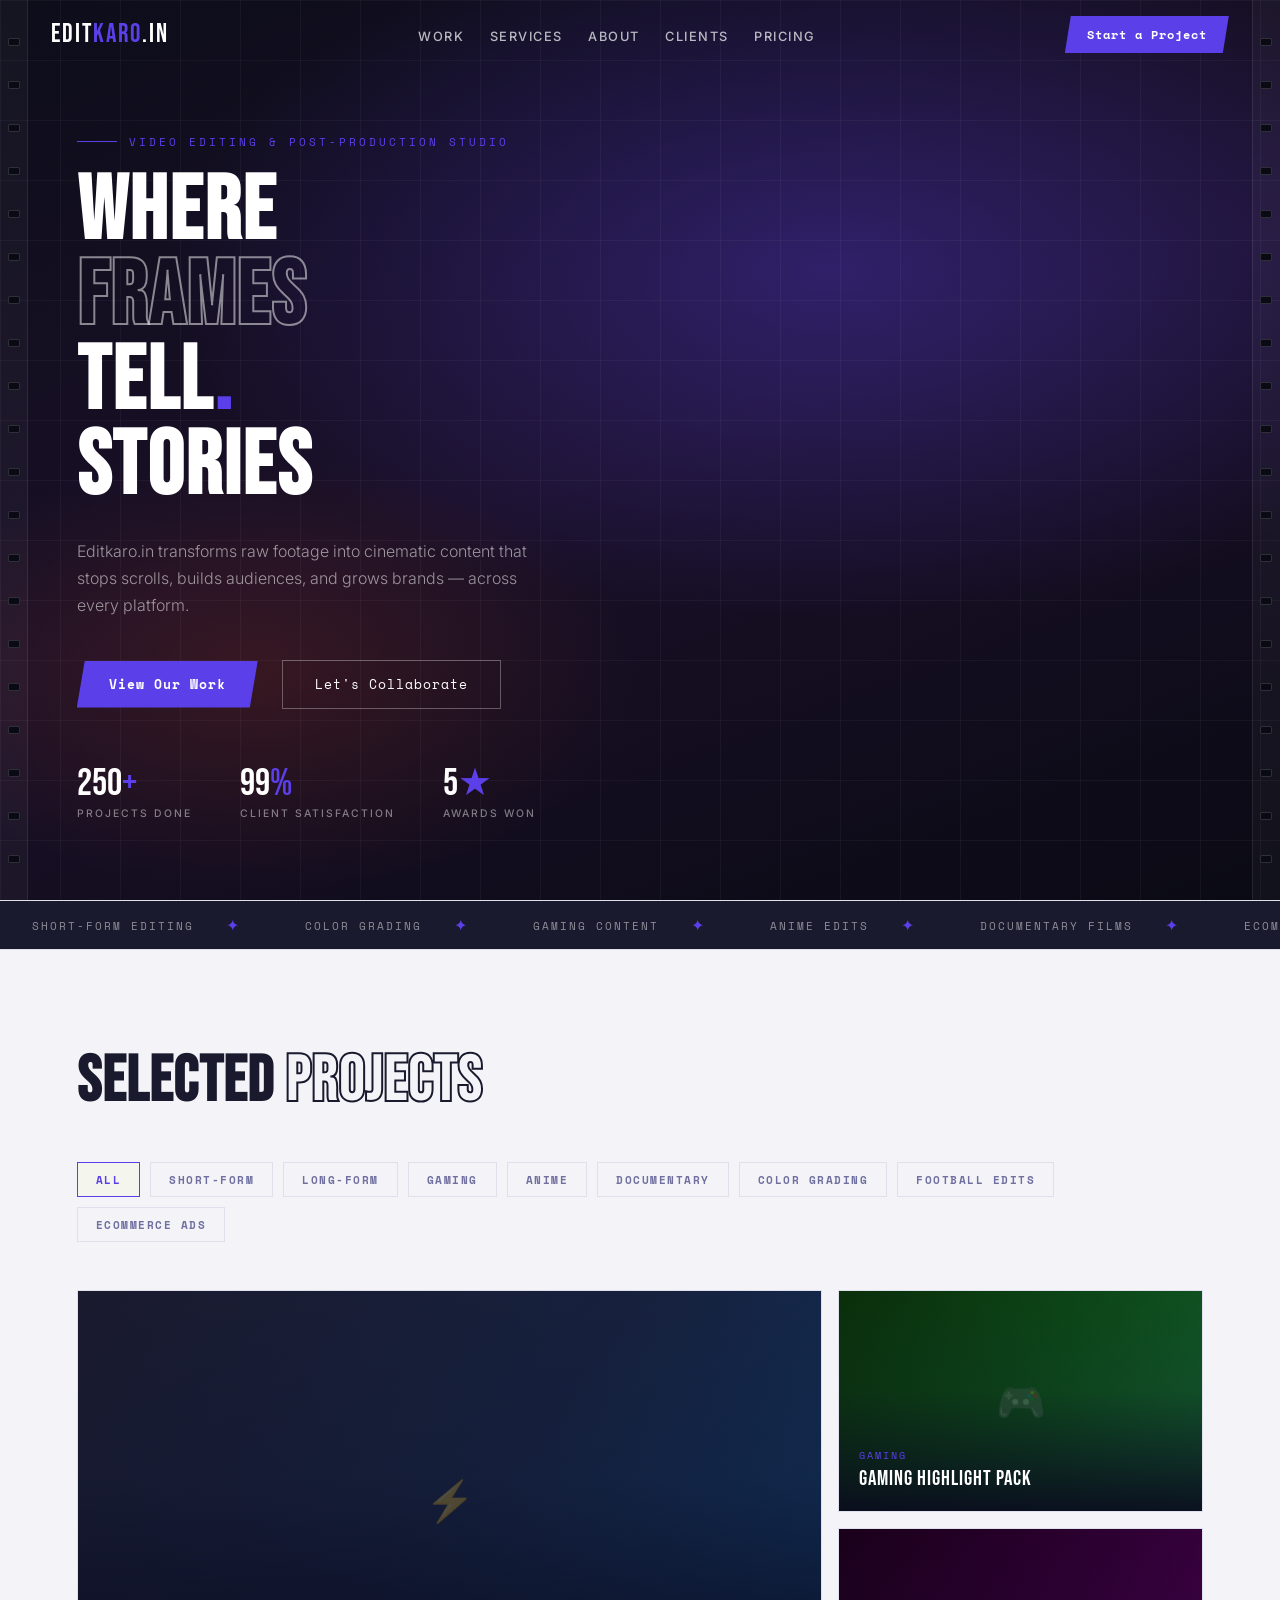
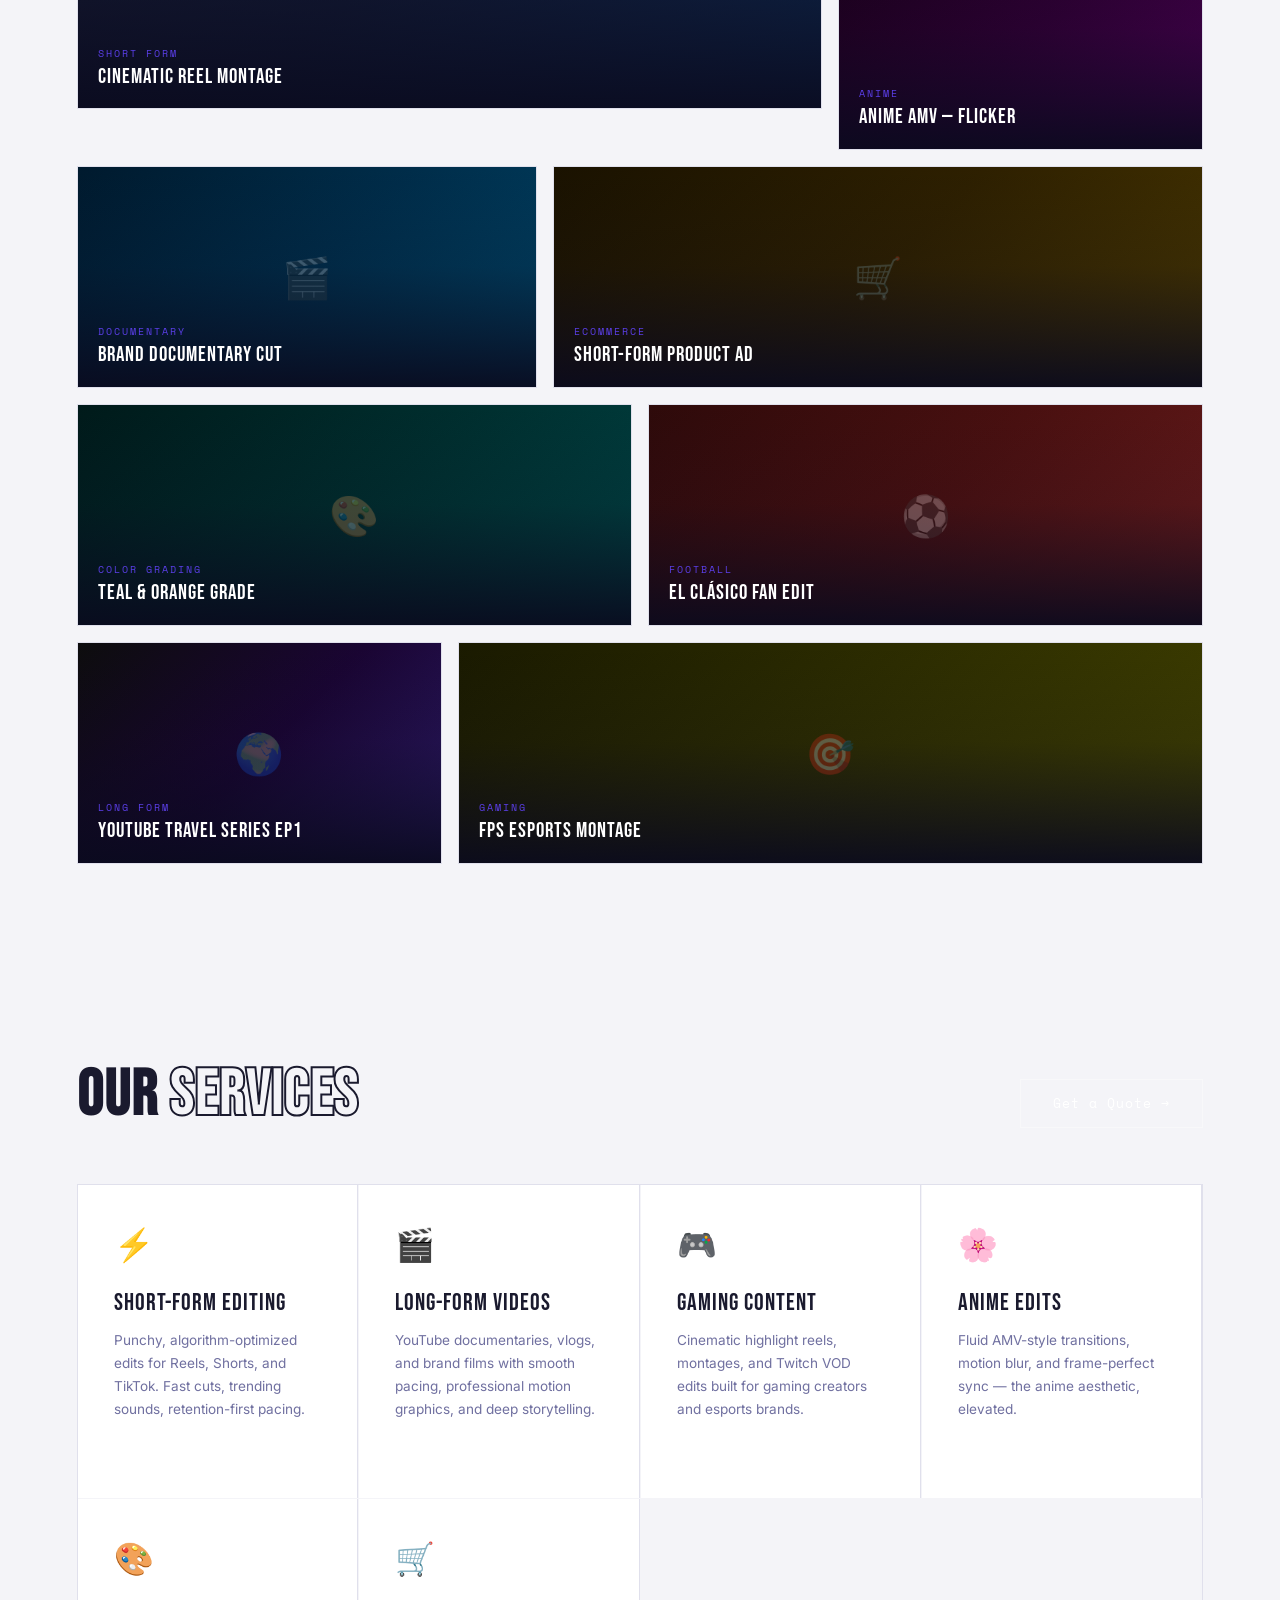
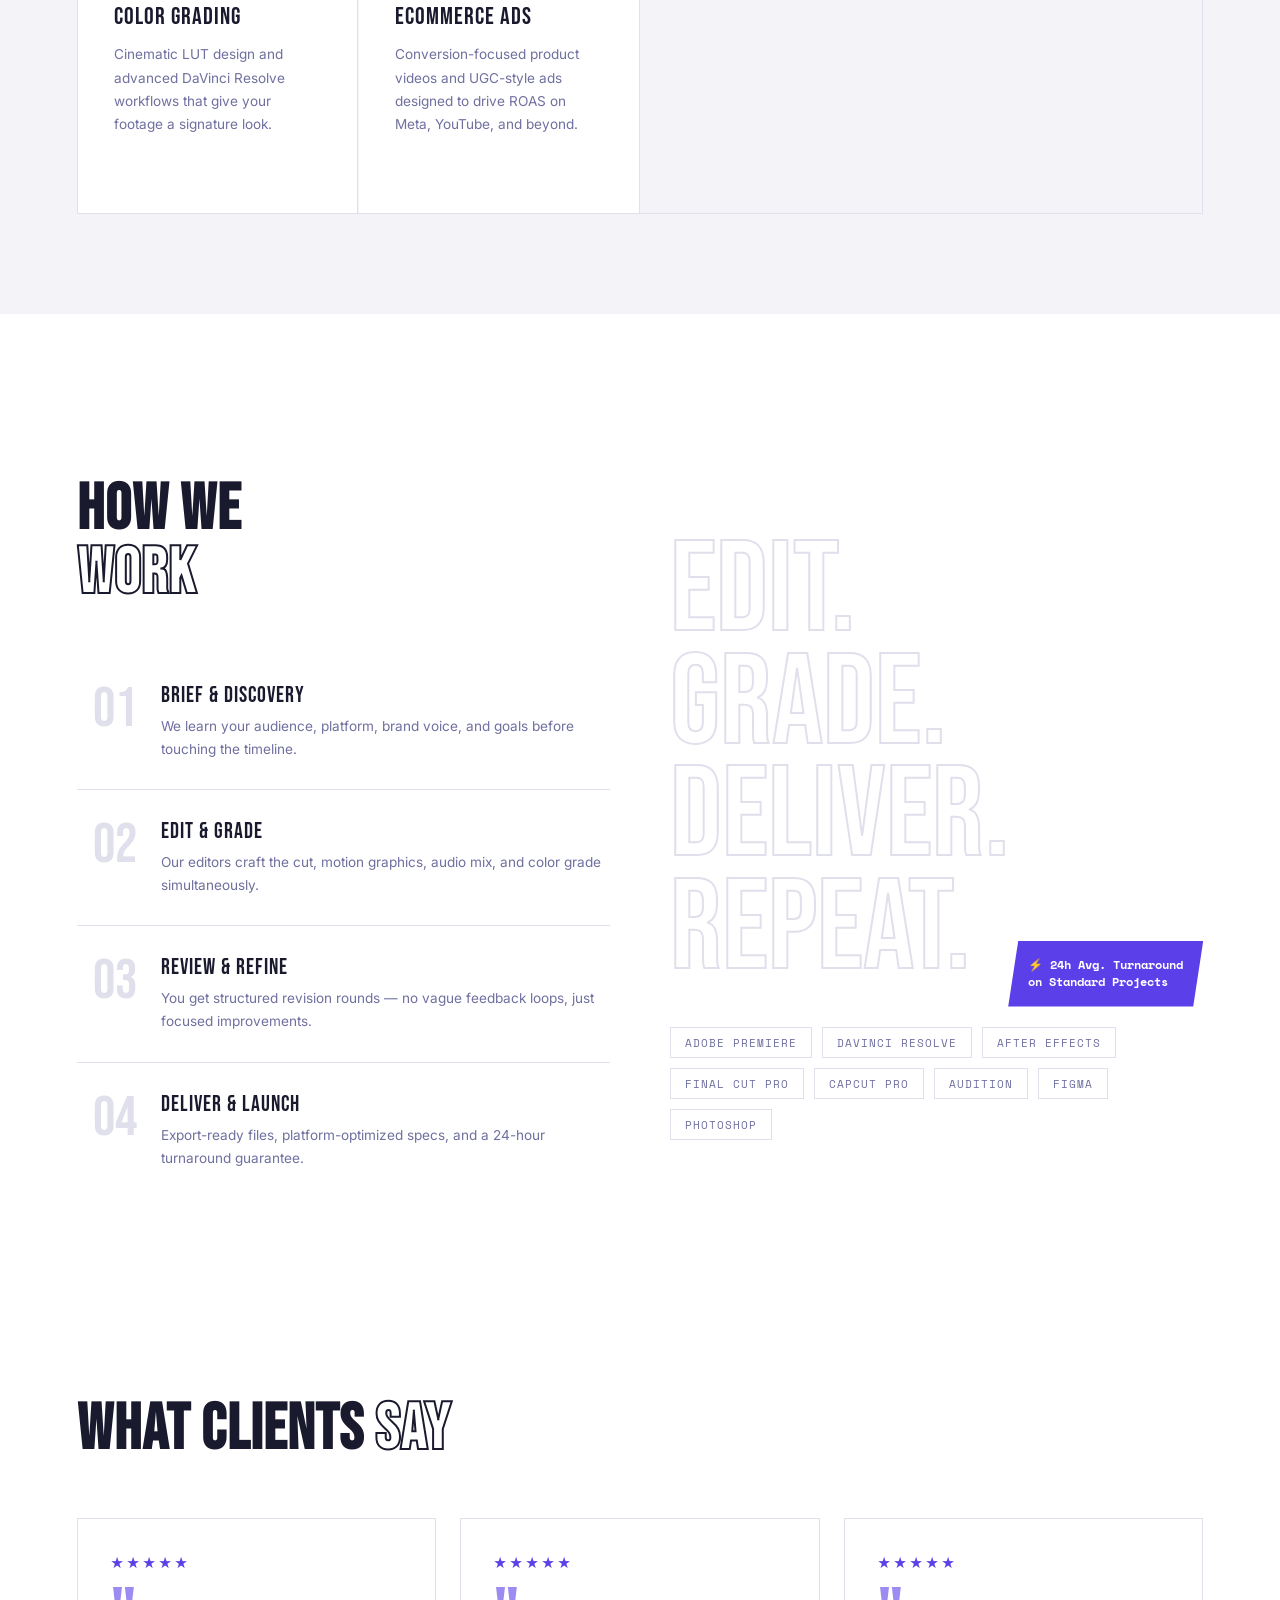
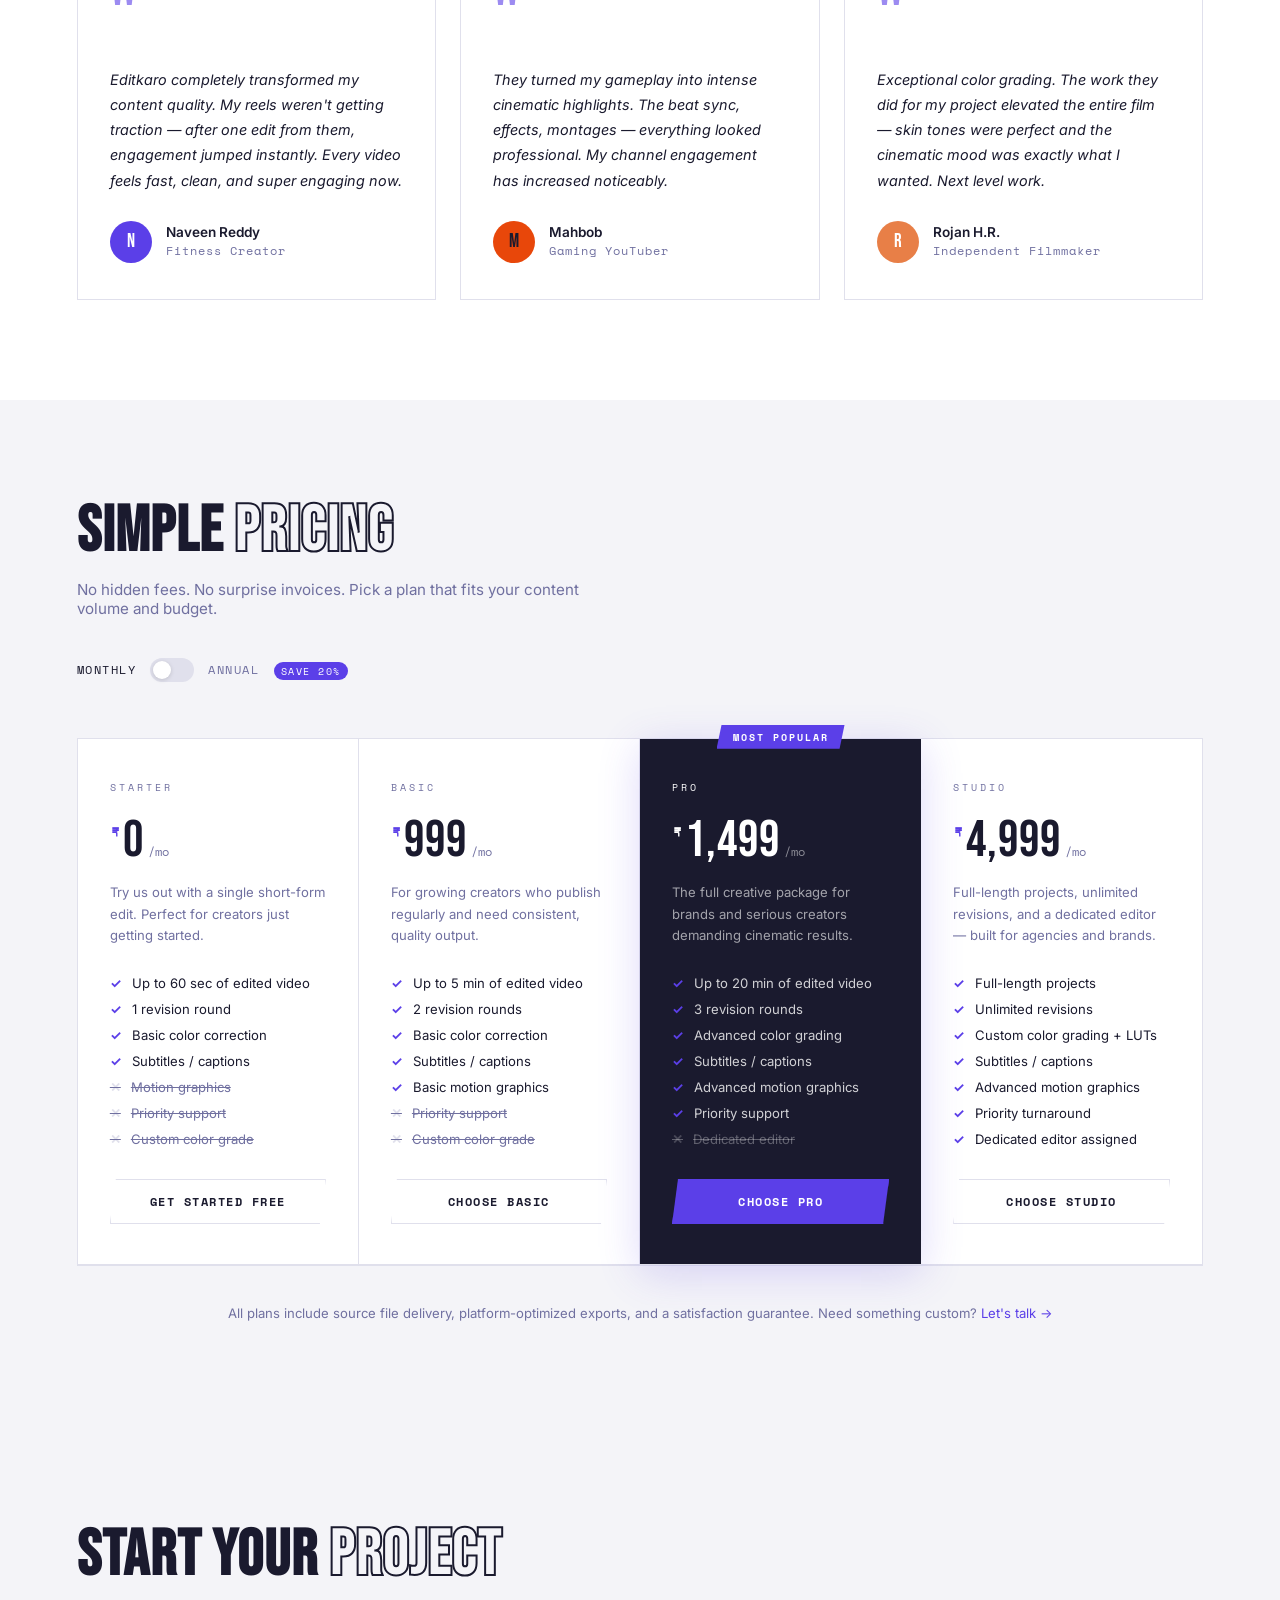
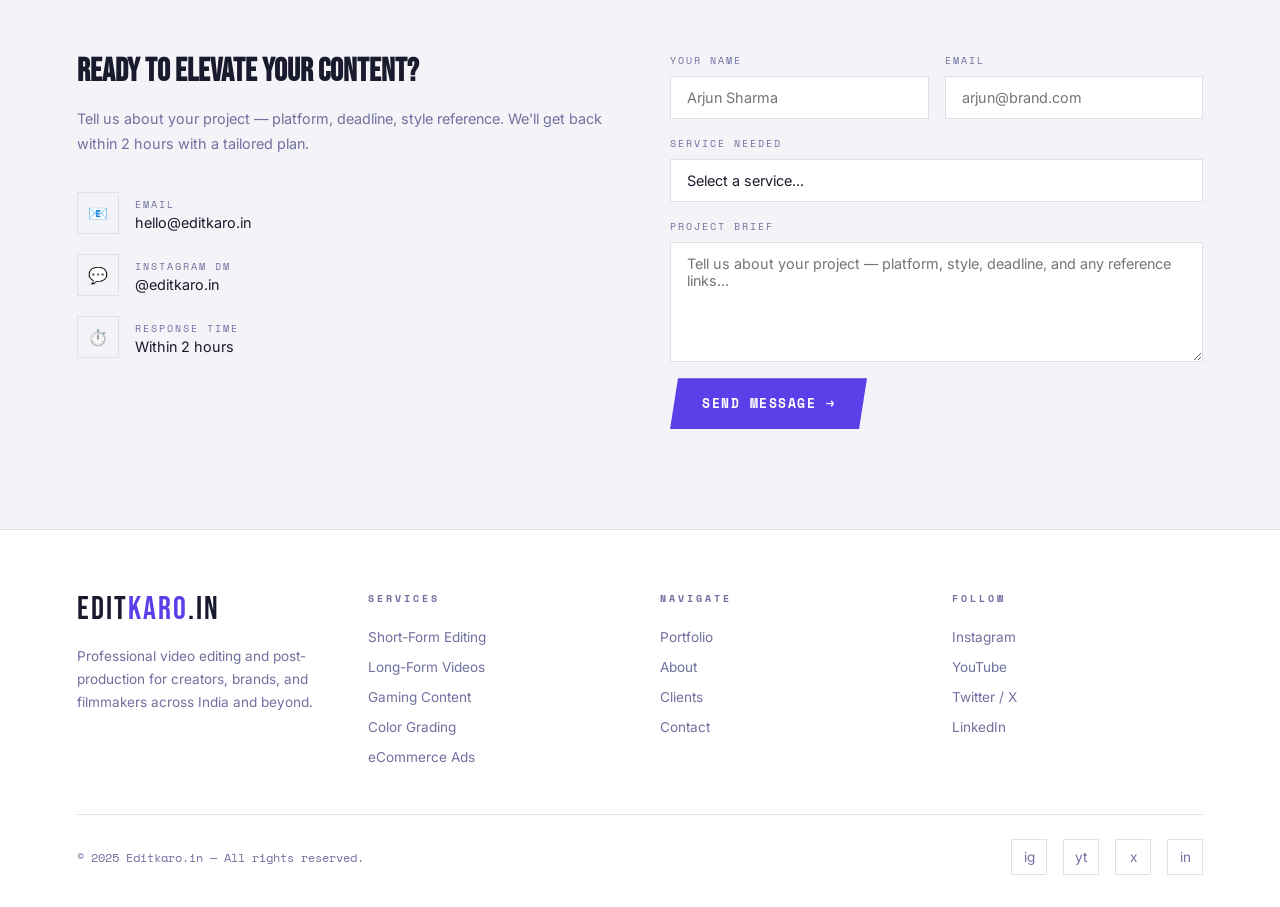
==== index.html @ dbe7d1b5 "Add files via upload" ====
<!DOCTYPE html>
<html lang="en">
<head>
  <meta charset="UTF-8" />
  <meta name="viewport" content="width=device-width, initial-scale=1.0"/>
  <title>Editkaro.in — Where Frames Tell Stories</title>
  <link rel="preconnect" href="https://fonts.googleapis.com"/>
  <link rel="preconnect" href="https://fonts.gstatic.com" crossorigin/>
  <link href="https://fonts.googleapis.com/css2?family=Bebas+Neue&family=Inter:wght@300;400;500;600&family=Space+Mono:wght@400;700&display=swap" rel="stylesheet"/>
  <link rel="stylesheet" href="style.css"/>
</head>
<body>
<div id="cinematic-intro">
  <div class="intro-bar-top"></div>
  <div class="intro-bar-bottom"></div>
  <div class="intro-bg"></div>
  <div class="intro-grid"></div>
  <div class="intro-grain"></div>
  <div class="intro-scanline"></div>
  <div class="intro-corner ic-tl">
    <svg width="40" height="40" viewBox="0 0 40 40"><path d="M0 20 L0 0 L20 0" stroke="rgba(91,63,232,.7)" stroke-width="2" fill="none"/></svg>
  </div>
  <div class="intro-corner ic-tr">
    <svg width="40" height="40" viewBox="0 0 40 40"><path d="M0 20 L0 0 L20 0" stroke="rgba(91,63,232,.7)" stroke-width="2" fill="none"/></svg>
  </div>
  <div class="intro-corner ic-bl">
    <svg width="40" height="40" viewBox="0 0 40 40"><path d="M0 20 L0 0 L20 0" stroke="rgba(91,63,232,.7)" stroke-width="2" fill="none"/></svg>
  </div>
  <div class="intro-corner ic-br">
    <svg width="40" height="40" viewBox="0 0 40 40"><path d="M0 20 L0 0 L20 0" stroke="rgba(91,63,232,.7)" stroke-width="2" fill="none"/></svg>
  </div>
  <div class="intro-logo">
    <div class="intro-logo-text">EDIT<span>KARO</span>.IN</div>
    <div class="intro-logo-sub">Where Frames Tell Stories</div>
  </div>
  <div class="intro-tagline">Video Editing &amp; Post-Production Studio <span>✦</span> Est. 2020</div>
  <div class="intro-ticks">
    <div class="tick t1"></div>
    <div class="tick t2"></div>
    <div class="tick t3"></div>
  </div>
</div>
<nav id="mainNav">
  <div class="nav-logo">EDIT<span>KARO</span>.IN</div>
  <ul class="nav-links">
    <li><a href="#portfolio">Work</a></li>
    <li><a href="#services">Services</a></li>
    <li><a href="#about">About</a></li>
    <li><a href="#testimonials">Clients</a></li>
    <li><a href="#pricing">Pricing</a></li>
  </ul>
  <a href="#contact" class="nav-cta">Start a Project</a>
  <div class="hamburger" id="hamburger" aria-label="Menu">
    <span></span><span></span><span></span>
  </div>
</nav>
<div class="mobile-menu" id="mobileMenu">
  <a href="#portfolio" class="mm-link">Work</a>
  <a href="#services" class="mm-link">Services</a>
  <a href="#about" class="mm-link">About</a>
  <a href="#testimonials" class="mm-link">Clients</a>
  <a href="#contact" class="mm-link">Contact</a>
</div>
<section id="hero">
  <div class="hero-bg"></div>
  <div class="hero-grid"></div>
  <div class="sprockets" id="sprockets-left"></div>
  <div class="sprockets sprockets-right" id="sprockets-right"></div>
  <div class="hero-eyebrow">Video Editing & Post-Production Studio</div>
  <h1 class="hero-headline">
    WHERE<br>
    <span class="stroke">FRAMES</span><br>
    TELL<span class="lime">.</span><br>
    STORIES
  </h1>
  <p class="hero-sub">
    Editkaro.in transforms raw footage into cinematic content that stops scrolls, builds audiences, and grows brands — across every platform.
  </p>
  <div class="hero-actions">
    <a href="#portfolio" class="btn-primary">View Our Work</a>
    <a href="#contact" class="btn-ghost">Let's Collaborate</a>
  </div>
  <div class="hero-stats">
    <div class="stat">
      <div class="stat-num">250<span>+</span></div>
      <div class="stat-label">Projects Done</div>
    </div>
    <div class="stat">
      <div class="stat-num">99<span>%</span></div>
      <div class="stat-label">Client Satisfaction</div>
    </div>
    <div class="stat">
      <div class="stat-num">5<span>★</span></div>
      <div class="stat-label">Awards Won</div>
    </div>
  </div>
</section>
<div class="marquee-wrap">
  <div class="marquee-track" id="marqueeTrack"></div>
</div>
<section id="portfolio">
  <div class="reveal">
    <h2 class="section-title">SELECTED <span class="stroke">PROJECTS</span></h2>
  </div>
  <div class="filter-bar reveal" id="filterBar">
    <button class="filter-btn active" data-filter="all">All</button>
    <button class="filter-btn" data-filter="short-form">Short-Form</button>
    <button class="filter-btn" data-filter="long-form">Long-Form</button>
    <button class="filter-btn" data-filter="gaming">Gaming</button>
    <button class="filter-btn" data-filter="anime">Anime</button>
    <button class="filter-btn" data-filter="documentary">Documentary</button>
    <button class="filter-btn" data-filter="color-grading">Color Grading</button>
    <button class="filter-btn" data-filter="football">Football Edits</button>
    <button class="filter-btn" data-filter="ecommerce">eCommerce Ads</button>
  </div>
  <div class="portfolio-grid" id="portfolioGrid">
  </div>
</section>
<section id="services">
  <div class="services-header reveal">
    <div>
      <h2 class="section-title">OUR <span class="stroke">SERVICES</span></h2>
    </div>
    <a href="#contact" class="btn-ghost">Get a Quote →</a>
  </div>
  <div class="services-grid reveal">
    <div class="svc-card">
      <span class="svc-num">01</span>
      <span class="svc-icon">⚡</span>
      <div class="svc-name">Short-Form Editing</div>
      <p class="svc-desc">Punchy, algorithm-optimized edits for Reels, Shorts, and TikTok. Fast cuts, trending sounds, retention-first pacing.</p>
      <span class="svc-arrow">→ See examples</span>
    </div>
    <div class="svc-card">
      <span class="svc-num">02</span>
      <span class="svc-icon">🎬</span>
      <div class="svc-name">Long-Form Videos</div>
      <p class="svc-desc">YouTube documentaries, vlogs, and brand films with smooth pacing, professional motion graphics, and deep storytelling.</p>
      <span class="svc-arrow">→ See examples</span>
    </div>
    <div class="svc-card">
      <span class="svc-num">03</span>
      <span class="svc-icon">🎮</span>
      <div class="svc-name">Gaming Content</div>
      <p class="svc-desc">Cinematic highlight reels, montages, and Twitch VOD edits built for gaming creators and esports brands.</p>
      <span class="svc-arrow">→ See examples</span>
    </div>
    <div class="svc-card">
      <span class="svc-num">04</span>
      <span class="svc-icon">🌸</span>
      <div class="svc-name">Anime Edits</div>
      <p class="svc-desc">Fluid AMV-style transitions, motion blur, and frame-perfect sync — the anime aesthetic, elevated.</p>
      <span class="svc-arrow">→ See examples</span>
    </div>
    <div class="svc-card">
      <span class="svc-num">05</span>
      <span class="svc-icon">🎨</span>
      <div class="svc-name">Color Grading</div>
      <p class="svc-desc">Cinematic LUT design and advanced DaVinci Resolve workflows that give your footage a signature look.</p>
      <span class="svc-arrow">→ See examples</span>
    </div>
    <div class="svc-card">
      <span class="svc-num">06</span>
      <span class="svc-icon">🛒</span>
      <div class="svc-name">eCommerce Ads</div>
      <p class="svc-desc">Conversion-focused product videos and UGC-style ads designed to drive ROAS on Meta, YouTube, and beyond.</p>
      <span class="svc-arrow">→ See examples</span>
    </div>
  </div>
</section>
<section id="about">
  <div class="about-grid">
    <div class="reveal">
      <h2 class="section-title">HOW WE<br><span class="stroke">WORK</span></h2>
      <div class="process-steps" style="margin-top:48px;">
        <div class="process-step">
          <div class="step-num">01</div>
          <div class="step-content">
            <div class="step-name">Brief & Discovery</div>
            <p class="step-desc">We learn your audience, platform, brand voice, and goals before touching the timeline.</p>
          </div>
        </div>
        <div class="process-step">
          <div class="step-num">02</div>
          <div class="step-content">
            <div class="step-name">Edit & Grade</div>
            <p class="step-desc">Our editors craft the cut, motion graphics, audio mix, and color grade simultaneously.</p>
          </div>
        </div>
        <div class="process-step">
          <div class="step-num">03</div>
          <div class="step-content">
            <div class="step-name">Review & Refine</div>
            <p class="step-desc">You get structured revision rounds — no vague feedback loops, just focused improvements.</p>
          </div>
        </div>
        <div class="process-step">
          <div class="step-num">04</div>
          <div class="step-content">
            <div class="step-name">Deliver & Launch</div>
            <p class="step-desc">Export-ready files, platform-optimized specs, and a 24-hour turnaround guarantee.</p>
          </div>
        </div>
      </div>
    </div>
    <div class="reveal">
      <div class="about-visual">
        <div class="about-big-text">EDIT.<br>GRADE.<br>DELIVER.<br>REPEAT.</div>
        <div class="about-badge">⚡ 24h Avg. Turnaround<br>on Standard Projects</div>
      </div>
      <div class="about-tags">
        <span class="tag">Adobe Premiere</span>
        <span class="tag">DaVinci Resolve</span>
        <span class="tag">After Effects</span>
        <span class="tag">Final Cut Pro</span>
        <span class="tag">CapCut Pro</span>
        <span class="tag">Audition</span>
        <span class="tag">Figma</span>
        <span class="tag">Photoshop</span>
      </div>
    </div>
  </div>
</section>
<section id="testimonials">
  <div class="reveal">
    <h2 class="section-title">WHAT CLIENTS <span class="stroke">SAY</span></h2>
  </div>
  <div class="testimonials-grid reveal">
    <div class="tcard">
      <div class="stars">★★★★★</div>
      <div class="tcard-quote">"</div>
      <p class="tcard-text">Editkaro completely transformed my content quality. My reels weren't getting traction — after one edit from them, engagement jumped instantly. Every video feels fast, clean, and super engaging now.</p>
      <div class="tcard-author">
        <div class="tcard-avatar av-1">N</div>
        <div>
          <div class="tcard-name">Naveen Reddy</div>
          <div class="tcard-role">Fitness Creator</div>
        </div>
      </div>
    </div>
    <div class="tcard">
      <div class="stars">★★★★★</div>
      <div class="tcard-quote">"</div>
      <p class="tcard-text">They turned my gameplay into intense cinematic highlights. The beat sync, effects, montages — everything looked professional. My channel engagement has increased noticeably.</p>
      <div class="tcard-author">
        <div class="tcard-avatar av-2">M</div>
        <div>
          <div class="tcard-name">Mahbob</div>
          <div class="tcard-role">Gaming YouTuber</div>
        </div>
      </div>
    </div>
    <div class="tcard">
      <div class="stars">★★★★★</div>
      <div class="tcard-quote">"</div>
      <p class="tcard-text">Exceptional color grading. The work they did for my project elevated the entire film — skin tones were perfect and the cinematic mood was exactly what I wanted. Next level work.</p>
      <div class="tcard-author">
        <div class="tcard-avatar av-3">R</div>
        <div>
          <div class="tcard-name">Rojan H.R.</div>
          <div class="tcard-role">Independent Filmmaker</div>
        </div>
      </div>
    </div>
  </div>
</section>
<section id="pricing" style="background: var(--deep);">
  <div class="reveal">
    <h2 class="section-title">SIMPLE <span class="stroke">PRICING</span></h2>
    <p style="margin-top:16px; color:var(--muted); font-size:.95rem; max-width:520px;">No hidden fees. No surprise invoices. Pick a plan that fits your content volume and budget.</p>
  </div>
  <div class="pricing-toggle reveal">
    <span class="pt-label" id="ptMonthly" onclick="toggleBilling('monthly')">Monthly</span>
    <div class="pt-switch" onclick="toggleBilling()">
      <div class="pt-knob" id="ptKnob"></div>
    </div>
    <span class="pt-label" id="ptAnnual" onclick="toggleBilling('annual')">Annual <span class="pt-save">Save 20%</span></span>
  </div>
  <div class="pricing-grid reveal">
    <div class="pplan">
      <div class="pplan-tier">Starter</div>
      <div class="pplan-price">
        <span class="pp-currency">₹</span>
        <span class="pp-amount" data-monthly="0" data-annual="0">0</span>
        <span class="pp-per">/mo</span>
      </div>
      <p class="pplan-desc">Try us out with a single short-form edit. Perfect for creators just getting started.</p>
      <ul class="pplan-features">
        <li class="feat yes">Up to 60 sec of edited video</li>
        <li class="feat yes">1 revision round</li>
        <li class="feat yes">Basic color correction</li>
        <li class="feat yes">Subtitles / captions</li>
        <li class="feat no">Motion graphics</li>
        <li class="feat no">Priority support</li>
        <li class="feat no">Custom color grade</li>
      </ul>
      <a href="#contact" class="pplan-cta pplan-cta-ghost">Get Started Free</a>
    </div>
    <div class="pplan">
      <div class="pplan-tier">Basic</div>
      <div class="pplan-price">
        <span class="pp-currency">₹</span>
        <span class="pp-amount" data-monthly="999" data-annual="799">999</span>
        <span class="pp-per">/mo</span>
      </div>
      <p class="pplan-desc">For growing creators who publish regularly and need consistent, quality output.</p>
      <ul class="pplan-features">
        <li class="feat yes">Up to 5 min of edited video</li>
        <li class="feat yes">2 revision rounds</li>
        <li class="feat yes">Basic color correction</li>
        <li class="feat yes">Subtitles / captions</li>
        <li class="feat yes">Basic motion graphics</li>
        <li class="feat no">Priority support</li>
        <li class="feat no">Custom color grade</li>
      </ul>
      <a href="#contact" class="pplan-cta pplan-cta-ghost">Choose Basic</a>
    </div>
    <div class="pplan pplan-featured">
      <div class="pplan-badge">Most Popular</div>
      <div class="pplan-tier">Pro</div>
      <div class="pplan-price">
        <span class="pp-currency">₹</span>
        <span class="pp-amount" data-monthly="1499" data-annual="1199">1,499</span>
        <span class="pp-per">/mo</span>
      </div>
      <p class="pplan-desc">The full creative package for brands and serious creators demanding cinematic results.</p>
      <ul class="pplan-features">
        <li class="feat yes">Up to 20 min of edited video</li>
        <li class="feat yes">3 revision rounds</li>
        <li class="feat yes">Advanced color grading</li>
        <li class="feat yes">Subtitles / captions</li>
        <li class="feat yes">Advanced motion graphics</li>
        <li class="feat yes">Priority support</li>
        <li class="feat no">Dedicated editor</li>
      </ul>
      <a href="#contact" class="pplan-cta pplan-cta-solid">Choose Pro</a>
    </div>
    <div class="pplan">
      <div class="pplan-tier">Studio</div>
      <div class="pplan-price">
        <span class="pp-currency">₹</span>
        <span class="pp-amount" data-monthly="4999" data-annual="3999">4,999</span>
        <span class="pp-per">/mo</span>
      </div>
      <p class="pplan-desc">Full-length projects, unlimited revisions, and a dedicated editor — built for agencies and brands.</p>
      <ul class="pplan-features">
        <li class="feat yes">Full-length projects</li>
        <li class="feat yes">Unlimited revisions</li>
        <li class="feat yes">Custom color grading + LUTs</li>
        <li class="feat yes">Subtitles / captions</li>
        <li class="feat yes">Advanced motion graphics</li>
        <li class="feat yes">Priority turnaround</li>
        <li class="feat yes">Dedicated editor assigned</li>
      </ul>
      <a href="#contact" class="pplan-cta pplan-cta-ghost">Choose Studio</a>
    </div>
  </div>
  <p class="pricing-note reveal">All plans include source file delivery, platform-optimized exports, and a satisfaction guarantee. Need something custom? <a href="#contact">Let's talk →</a></p>
</section>
<section id="contact">
  <div class="reveal">
    <h2 class="section-title">START YOUR <span class="stroke">PROJECT</span></h2>
  </div>
  <div class="contact-grid">
    <div class="reveal">
      <div class="contact-info">
        <h3>Ready to elevate your content?</h3>
        <p>Tell us about your project — platform, deadline, style reference. We'll get back within 2 hours with a tailored plan.</p>
      </div>
      <div class="contact-items">
        <div class="contact-item">
          <div class="ci-icon">📧</div>
          <div>
            <div class="ci-label">Email</div>
            <div class="ci-value">hello@editkaro.in</div>
          </div>
        </div>
        <div class="contact-item">
          <div class="ci-icon">💬</div>
          <div>
            <div class="ci-label">Instagram DM</div>
            <div class="ci-value">@editkaro.in</div>
          </div>
        </div>
        <div class="contact-item">
          <div class="ci-icon">⏱️</div>
          <div>
            <div class="ci-label">Response Time</div>
            <div class="ci-value">Within 2 hours</div>
          </div>
        </div>
      </div>
    </div>
    <div class="reveal">
      <div class="contact-form">
        <div class="form-row">
          <div class="form-group">
            <label>Your Name</label>
            <input type="text" placeholder="Arjun Sharma"/>
          </div>
          <div class="form-group">
            <label>Email</label>
            <input type="email" placeholder="arjun@brand.com"/>
          </div>
        </div>
        <div class="form-group">
          <label>Service Needed</label>
          <select>
            <option value="">Select a service...</option>
            <option>Short-Form Editing</option>
            <option>Long-Form Video</option>
            <option>Gaming Content</option>
            <option>Anime Edit</option>
            <option>Color Grading</option>
            <option>eCommerce Ad</option>
            <option>Football Edit</option>
            <option>Documentary</option>
          </select>
        </div>
        <div class="form-group">
          <label>Project Brief</label>
          <textarea placeholder="Tell us about your project — platform, style, deadline, and any reference links..."></textarea>
        </div>
        <button class="form-submit" onclick="handleSubmit(this)">Send Message →</button>
      </div>
    </div>
  </div>
</section>
<footer>
  <div class="footer-top">
    <div class="footer-brand">
      <div class="brand-name">EDIT<span>KARO</span>.IN</div>
      <p>Professional video editing and post-production for creators, brands, and filmmakers across India and beyond.</p>
    </div>
    <div class="footer-col">
      <h4>Services</h4>
      <ul>
        <li><a href="#services">Short-Form Editing</a></li>
        <li><a href="#services">Long-Form Videos</a></li>
        <li><a href="#services">Gaming Content</a></li>
        <li><a href="#services">Color Grading</a></li>
        <li><a href="#services">eCommerce Ads</a></li>
      </ul>
    </div>
    <div class="footer-col">
      <h4>Navigate</h4>
      <ul>
        <li><a href="#portfolio">Portfolio</a></li>
        <li><a href="#about">About</a></li>
        <li><a href="#testimonials">Clients</a></li>
        <li><a href="#contact">Contact</a></li>
      </ul>
    </div>
    <div class="footer-col">
      <h4>Follow</h4>
      <ul>
        <li><a href="#">Instagram</a></li>
        <li><a href="#">YouTube</a></li>
        <li><a href="#">Twitter / X</a></li>
        <li><a href="#">LinkedIn</a></li>
      </ul>
    </div>
  </div>
  <div class="footer-bottom">
    <div class="footer-copy">© 2025 Editkaro.in — All rights reserved.</div>
    <div class="social-links">
      <a href="#" class="social-link">ig</a>
      <a href="#" class="social-link">yt</a>
      <a href="#" class="social-link">x</a>
      <a href="#" class="social-link">in</a>
    </div>
  </div>
</footer>
<div class="lightbox" id="lightbox">
  <div class="lightbox-inner">
    <div class="lightbox-close" id="lightboxClose">[ CLOSE × ]</div>
    <iframe class="lightbox-video" id="lightboxFrame" src="" allowfullscreen frameborder="0"></iframe>
    <div class="lightbox-placeholder" id="lightboxPlaceholder">
      <div class="lightbox-placeholder-icon">🎬</div>
      <div class="lightbox-placeholder-text">
        <strong id="lightboxPlaceholderTitle"></strong>
        Video coming soon<br>
        <span>Add a YouTube ID to enable playback</span>
      </div>
    </div>
    <div class="lightbox-info">
      <div class="lightbox-cat" id="lightboxCat"></div>
      <div class="lightbox-title" id="lightboxTitle"></div>
    </div>
  </div>
</div>
<script src="script.js"></script>
</body>
</html>
---- style.css ----
*, *::before, *::after { box-sizing: border-box; margin: 0; padding: 0; }
    :root {
      --black:   #FFFFFF;
      --deep:    #F4F4F8;
      --card:    #FFFFFF;
      --border:  #E0E0EC;
      --accent:  #5B3FE8;   
      --accent2: #E8470A;   
      --text:    #1A1A2E;
      --muted:   #7070A0;
      --white:   #1A1A2E;
      --ff-display: 'Bebas Neue', sans-serif;
      --ff-body:    'Inter', sans-serif;
      --ff-mono:    'Space Mono', monospace;
    }
    html { scroll-behavior: smooth; }
    body {
      background: var(--black);
      color: var(--text);
      font-family: var(--ff-body);
      overflow-x: hidden;
    }
    ::-webkit-scrollbar { width: 4px; }
    ::-webkit-scrollbar-track { background: var(--black); }
    ::-webkit-scrollbar-thumb { background: var(--accent); border-radius: 2px; }
    nav {
      position: fixed; top: 0; left: 0; right: 0; z-index: 100;
      display: flex; align-items: center; justify-content: space-between;
      padding: 16px 4vw;
      gap: 24px;
      background: transparent;
      backdrop-filter: none;
      border-bottom: 1px solid transparent;
      transition: background .4s, border-color .4s, backdrop-filter .4s;
      box-sizing: border-box;
    }
    nav.scrolled {
      background: rgba(255,255,255,0.95);
      backdrop-filter: blur(16px);
      border-bottom-color: var(--border);
    }
    nav.scrolled .nav-logo { color: var(--text); }
    nav.scrolled .nav-links a { color: var(--muted); }
    nav.scrolled .nav-links a:hover { color: var(--accent); }
    nav.scrolled .hamburger span { background: var(--text); }
    .nav-logo {
      font-family: var(--ff-display);
      font-size: 1.6rem;
      letter-spacing: 2px;
      color: #fff;
      transition: color .4s;
    }
    .nav-logo span { color: var(--accent); }
    .nav-links { display: flex; gap: clamp(12px, 2vw, 32px); list-style: none; flex-shrink: 1; }
    .nav-links a {
      font-size: .8rem; font-weight: 500; letter-spacing: 1.5px;
      text-transform: uppercase; color: rgba(255,255,255,.7);
      text-decoration: none; transition: color .2s;
    }
    .nav-links a:hover { color: var(--accent); }
    .nav-cta {
      background: var(--accent); color: #fff;
      border: none; padding: 10px 22px;
      font-family: var(--ff-mono); font-size: .75rem; font-weight: 700;
      letter-spacing: 1px; cursor: pointer;
      clip-path: polygon(6px 0%, 100% 0%, calc(100% - 6px) 100%, 0% 100%);
      transition: background .2s, transform .15s;
      text-decoration: none;
    }
    .nav-cta:hover { background: #fff; color: var(--accent); transform: translateY(-1px); }
    .hamburger { display: none; flex-direction: column; gap: 5px; cursor: pointer; }
    .hamburger span { display: block; width: 24px; height: 2px; background: #fff; transition: .3s; }
    #cinematic-intro {
      position: fixed; inset: 0; z-index: 9999;
      background: #000;
      display: flex; align-items: center; justify-content: center;
      overflow: hidden;
      animation: introFadeOut .8s ease-in forwards;
      animation-delay: 4.4s;
      pointer-events: none;
    }
    #cinematic-intro.done { display: none; }
    .intro-bar-top, .intro-bar-bottom {
      position: absolute; left: 0; right: 0; height: 80px;
      background: #000; z-index: 2;
    }
    .intro-bar-top { top: 0; animation: barRetract .6s ease-out forwards; animation-delay: 3.8s; }
    .intro-bar-bottom { bottom: 0; animation: barRetractBottom .6s ease-out forwards; animation-delay: 3.8s; }
    @keyframes barRetract { to { transform: translateY(-100%); } }
    @keyframes barRetractBottom { to { transform: translateY(100%); } }
    .intro-grain {
      position: absolute; inset: 0; z-index: 1; opacity: .18;
      background-image: url("data:image/svg+xml,%3Csvg viewBox='0 0 200 200' xmlns='http://www.w3.org/2000/svg'%3E%3Cfilter id='n'%3E%3CfeTurbulence type='fractalNoise' baseFrequency='0.9' numOctaves='4' stitchTiles='stitch'/%3E%3C/filter%3E%3Crect width='100%25' height='100%25' filter='url(%23n)'/%3E%3C/svg%3E");
      background-size: 180px;
      animation: grainShift .12s steps(1) infinite;
    }
    @keyframes grainShift {
      0%  { background-position: 0 0; }
      25% { background-position: -40px 20px; }
      50% { background-position: 20px -30px; }
      75% { background-position: -20px 40px; }
    }
    .intro-bg {
      position: absolute; inset: 0; z-index: 0;
      background: #000;
      animation: introBgPulse 5s ease-in-out forwards;
    }
    @keyframes introBgPulse {
      0%   { background: #000; }
      20%  { background: radial-gradient(ellipse 70% 60% at 60% 40%, rgba(91,63,232,.55) 0%, #060612 60%); }
      50%  { background: radial-gradient(ellipse 90% 70% at 40% 50%, rgba(232,71,10,.4) 0%, #080410 55%), radial-gradient(ellipse 60% 50% at 75% 30%, rgba(91,63,232,.5) 0%, transparent 60%); }
      80%  { background: radial-gradient(ellipse 80% 60% at 65% 30%, rgba(91,63,232,.6) 0%, #0d0d1a 65%); }
      100% { background: radial-gradient(ellipse 80% 60% at 65% 30%, rgba(91,63,232,.35) 0%, transparent 65%), linear-gradient(160deg, #0d0d1a 0%, #1a1028 50%, #0a0a14 100%); }
    }
    .intro-grid {
      position: absolute; inset: 0; z-index: 0; opacity: 0;
      background-image:
        linear-gradient(rgba(255,255,255,.04) 1px, transparent 1px),
        linear-gradient(90deg, rgba(255,255,255,.04) 1px, transparent 1px);
      background-size: 60px 60px;
      animation: introGridAppear 1.5s ease-out forwards, gridDrift 20s linear 1.5s infinite;
      animation-delay: 1.5s, 1.5s;
    }
    @keyframes introGridAppear { from { opacity: 0; } to { opacity: 1; } }
    .intro-logo {
      position: relative; z-index: 3;
      text-align: center;
      display: flex; flex-direction: column; align-items: center; gap: 16px;
    }
    .intro-logo-text {
      font-family: 'Bebas Neue', sans-serif;
      font-size: clamp(3rem, 10vw, 7rem);
      letter-spacing: 6px;
      color: #fff;
      opacity: 0;
      transform: scale(.85);
      animation: logoReveal .9s cubic-bezier(.22,1,.36,1) forwards;
      animation-delay: .4s;
    }
    .intro-logo-text span { color: #5B3FE8; }
    .intro-logo-sub {
      font-family: 'Space Mono', monospace;
      font-size: clamp(.55rem, 1.5vw, .75rem);
      letter-spacing: 5px;
      text-transform: uppercase;
      color: rgba(255,255,255,.45);
      opacity: 0;
      animation: logoReveal .7s ease-out forwards;
      animation-delay: 1s;
    }
    .intro-scanline {
      position: absolute; left: 0; right: 0; height: 2px;
      background: linear-gradient(90deg, transparent 0%, rgba(91,63,232,.8) 30%, rgba(255,255,255,.9) 50%, rgba(91,63,232,.8) 70%, transparent 100%);
      z-index: 4;
      top: 50%;
      opacity: 0;
      animation: scanReveal .15s ease-out forwards, scanSweep 1.2s ease-in-out forwards;
      animation-delay: .3s, .3s;
    }
    @keyframes scanReveal { to { opacity: 1; } }
    @keyframes scanSweep {
      0%   { top: 0%; opacity: 1; }
      60%  { top: 100%; opacity: 1; }
      100% { top: 100%; opacity: 0; }
    }
    .intro-corner {
      position: absolute; z-index: 3;
      width: 40px; height: 40px;
      opacity: 0;
      animation: cornerFade .5s ease-out forwards;
      animation-delay: .8s;
    }
    .intro-corner svg { display: block; }
    .ic-tl { top: 20%; left: 8%; }
    .ic-tr { top: 20%; right: 8%; transform: scaleX(-1); }
    .ic-bl { bottom: 20%; left: 8%; transform: scaleY(-1); }
    .ic-br { bottom: 20%; right: 8%; transform: scale(-1,-1); }
    @keyframes cornerFade { to { opacity: .5; } }
    .intro-tagline {
      position: absolute; bottom: 22%; left: 50%; transform: translateX(-50%);
      z-index: 3;
      font-family: 'Space Mono', monospace;
      font-size: clamp(.6rem, 1.4vw, .8rem);
      letter-spacing: 4px;
      text-transform: uppercase;
      color: rgba(255,255,255,.35);
      white-space: nowrap;
      opacity: 0;
      animation: logoReveal .7s ease-out forwards;
      animation-delay: 2s;
    }
    .intro-tagline span { color: #5B3FE8; }
    .intro-ticks {
      position: absolute; bottom: 14%; left: 50%; transform: translateX(-50%);
      z-index: 3; display: flex; gap: 10px;
    }
    .tick {
      width: 6px; height: 6px; border-radius: 50%;
      background: rgba(255,255,255,.2);
      border: 1px solid rgba(255,255,255,.25);
    }
    .tick.t1 { animation: tickFill .15s ease-out forwards; animation-delay: 1.2s; }
    .tick.t2 { animation: tickFill .15s ease-out forwards; animation-delay: 2.2s; }
    .tick.t3 { animation: tickFill .15s ease-out forwards; animation-delay: 3.2s; }
    @keyframes tickFill { to { background: #5B3FE8; border-color: #5B3FE8; box-shadow: 0 0 8px #5B3FE8; } }
    @keyframes logoReveal {
      from { opacity: 0; transform: scale(.88) translateY(8px); }
      to   { opacity: 1; transform: scale(1) translateY(0); }
    }
    @keyframes introFadeOut {
      from { opacity: 1; }
      to   { opacity: 0; pointer-events: none; }
    }
    #hero {
      position: relative; min-height: 100vh;
      display: flex; flex-direction: column; justify-content: flex-end;
      padding: 120px 6vw 80px;
      overflow: hidden;
      max-width: 100%;
    }
    .hero-bg {
      position: absolute; inset: 0; z-index: 0;
      background:
        radial-gradient(ellipse 80% 60% at 65% 30%, rgba(91,63,232,.35) 0%, transparent 65%),
        radial-gradient(ellipse 50% 40% at 20% 75%, rgba(232,71,10,.15) 0%, transparent 60%),
        linear-gradient(160deg, #0d0d1a 0%, #1a1028 50%, #0a0a14 100%);
    }
    .hero-grid {
      position: absolute; inset: 0; z-index: 0;
      background-image:
        linear-gradient(rgba(255,255,255,.04) 1px, transparent 1px),
        linear-gradient(90deg, rgba(255,255,255,.04) 1px, transparent 1px);
      background-size: 60px 60px;
      animation: gridDrift 20s linear infinite;
    }
    @keyframes gridDrift {
      from { background-position: 0 0; }
      to   { background-position: 60px 60px; }
    }
    .sprockets {
      position: absolute; top: 0; bottom: 0; left: 0; width: 28px; z-index: 1;
      display: flex; flex-direction: column; justify-content: space-around; padding: 20px 0;
    }
    .sprockets::before {
      content: '';
      position: absolute; inset: 0;
      background: rgba(255,255,255,.03);
      border-right: 1px solid rgba(255,255,255,.08);
    }
    .sprocket-hole {
      width: 12px; height: 8px; margin: 0 auto;
      background: #0a0a14;
      border: 1px solid rgba(255,255,255,.15);
      border-radius: 2px;
      position: relative; z-index: 2;
    }
    .sprockets-right {
      left: auto; right: 0;
      border-right: none;
    }
    .sprockets-right::before { border-right: none; border-left: 1px solid rgba(255,255,255,.08); }
    .hero-eyebrow {
      position: relative; z-index: 2;
      font-family: var(--ff-mono); font-size: .7rem;
      color: var(--accent); letter-spacing: 3px; text-transform: uppercase;
      margin-bottom: 20px;
      display: flex; align-items: center; gap: 12px;
    }
    .hero-eyebrow::before {
      content: '';
      display: block; width: 40px; height: 1px; background: var(--accent);
    }
    .hero-headline {
      position: relative; z-index: 2;
      font-family: var(--ff-display);
      font-size: clamp(2.5rem, 7vw, 6rem);
      line-height: .95;
      letter-spacing: 2px;
      color: #ffffff;
    }
    .hero-headline .stroke {
      -webkit-text-stroke: 2px rgba(255,255,255,.5);
      color: transparent;
    }
    .hero-headline .lime { color: var(--accent); }
    .hero-sub {
      position: relative; z-index: 2;
      margin-top: 28px;
      font-size: 1rem; font-weight: 300; color: rgba(255,255,255,.55);
      max-width: 480px; line-height: 1.7;
    }
    .hero-actions {
      position: relative; z-index: 2;
      margin-top: 40px; display: flex; align-items: center; gap: 24px; flex-wrap: wrap;
    }
    .btn-primary {
      background: var(--accent); color: var(--black);
      font-family: var(--ff-mono); font-size: .8rem; font-weight: 700;
      letter-spacing: 1px; padding: 14px 32px; cursor: pointer;
      clip-path: polygon(8px 0%, 100% 0%, calc(100% - 8px) 100%, 0% 100%);
      text-decoration: none; display: inline-block;
      transition: transform .15s, background .2s;
    }
    .btn-primary:hover { background: var(--white); transform: translateY(-2px); }
    .btn-ghost {
      border: 1px solid rgba(255,255,255,.3); color: #fff;
      font-family: var(--ff-mono); font-size: .8rem;
      letter-spacing: 1px; padding: 14px 32px; cursor: pointer;
      text-decoration: none; display: inline-block;
      transition: border-color .2s, color .2s;
    }
    .btn-ghost:hover { border-color: var(--accent); color: var(--accent); }
    .hero-stats {
      position: relative; z-index: 2;
      display: flex; gap: 48px;
      margin-top: 56px;
    }
    .stat { text-align: left; }
    .stat-num {
      font-family: var(--ff-display); font-size: 2.4rem;
      color: #ffffff; line-height: 1;
    }
    .stat-num span { color: var(--accent); }
    .stat-label {
      font-size: .65rem; font-weight: 500; letter-spacing: 2px;
      text-transform: uppercase; color: rgba(255,255,255,.45); margin-top: 4px;
    }
    .marquee-wrap {
      overflow: hidden; border-top: 1px solid var(--border); border-bottom: 1px solid var(--border);
      padding: 12px 0; background: var(--text);
    }
    .marquee-track {
      display: flex; gap: 0; width: max-content;
      animation: marquee 22s linear infinite;
    }
    .marquee-track:hover { animation-play-state: paused; }
    @keyframes marquee { from { transform: translateX(0); } to { transform: translateX(-50%); } }
    .marquee-item {
      padding: 0 32px; white-space: nowrap;
      font-family: var(--ff-mono); font-size: .7rem;
      letter-spacing: 2px; text-transform: uppercase; color: rgba(255,255,255,.5);
      display: flex; align-items: center; gap: 32px;
    }
    .marquee-item .dot { color: var(--accent); font-size: 1rem; }
    section { padding: clamp(60px, 8vw, 100px) clamp(20px, 6vw, 80px); max-width: 1600px; margin-left: auto; margin-right: auto; width: 100%; box-sizing: border-box; }
    .marquee-wrap { max-width: 100%; }
    footer { max-width: 1600px; margin-left: auto; margin-right: auto; width: 100%; }
    nav { max-width: 100%; }
    .section-label {
      font-family: var(--ff-mono); font-size: .65rem;
      color: var(--accent); letter-spacing: 3px; text-transform: uppercase;
      margin-bottom: 16px;
    }
    .section-title {
      font-family: var(--ff-display);
      font-size: clamp(2.4rem, 5vw, 4rem);
      line-height: 1; letter-spacing: 1px; color: var(--white);
    }
    .section-title .stroke {
      -webkit-text-stroke: 2px var(--text);
      color: transparent;
    }
    #portfolio { background: var(--deep); }
    .filter-bar {
      display: flex; flex-wrap: wrap; gap: 10px;
      margin: 48px 0 48px;
    }
    .filter-btn {
      font-family: var(--ff-mono); font-size: .7rem; font-weight: 700;
      letter-spacing: 1.5px; text-transform: uppercase;
      padding: 8px 18px; cursor: pointer;
      border: 1px solid var(--border); background: transparent;
      color: var(--muted);
      transition: all .2s;
    }
    .filter-btn:hover, .filter-btn.active {
      border-color: var(--accent); color: var(--accent);
      background: rgba(232,255,71,.06);
    }
    .portfolio-grid {
      display: grid;
      grid-template-columns: repeat(12, 1fr);
      gap: 16px;
    }
    .pcard {
      position: relative; overflow: hidden; cursor: pointer;
      background: var(--card); border: 1px solid var(--border);
      transition: border-color .3s, transform .3s;
    }
    .pcard:hover { border-color: var(--accent); transform: translateY(-4px); }
    .pcard:nth-child(1)  { grid-column: span 8; grid-row: span 2; aspect-ratio: 16/9; }
    .pcard:nth-child(2)  { grid-column: span 4; }
    .pcard:nth-child(3)  { grid-column: span 4; }
    .pcard:nth-child(4)  { grid-column: span 5; }
    .pcard:nth-child(5)  { grid-column: span 7; }
    .pcard:nth-child(6)  { grid-column: span 6; }
    .pcard:nth-child(7)  { grid-column: span 6; }
    .pcard:nth-child(8)  { grid-column: span 4; }
    .pcard:nth-child(9)  { grid-column: span 8; }
    .pcard-thumb {
      width: 100%; height: 100%;
      min-height: 180px;
      object-fit: cover;
      display: block;
      transition: transform .5s, filter .4s;
      filter: brightness(.85) saturate(.9);
    }
    .pcard:hover .pcard-thumb { transform: scale(1.06); filter: brightness(1) saturate(1.1); }
    .pcard-overlay {
      position: absolute; inset: 0;
      background: linear-gradient(to top, rgba(10,10,30,.92) 0%, rgba(10,10,30,.15) 55%, transparent 100%);
      display: flex; flex-direction: column; justify-content: flex-end;
      padding: 20px;
      transition: opacity .3s;
    }
    .pcard-cat {
      font-family: var(--ff-mono); font-size: .6rem;
      letter-spacing: 2px; text-transform: uppercase;
      color: var(--accent); margin-bottom: 6px;
    }
    .pcard-title {
      font-family: var(--ff-display); font-size: 1.3rem;
      letter-spacing: 1px; color: #ffffff; line-height: 1.1;
    }
    .pcard-play {
      position: absolute; top: 50%; left: 50%; transform: translate(-50%, -50%) scale(0);
      width: 52px; height: 52px; border-radius: 50%;
      background: var(--accent);
      display: flex; align-items: center; justify-content: center;
      transition: transform .3s cubic-bezier(.34,1.56,.64,1);
    }
    .pcard-play svg { fill: var(--black); margin-left: 4px; }
    .pcard:hover .pcard-play { transform: translate(-50%, -50%) scale(1); }
    .thumb-gradient {
      width: 100%; height: 100%; min-height: 200px;
      display: flex; align-items: center; justify-content: center;
    }
    .tg-1 { background: linear-gradient(135deg, #1a1a2e 0%, #16213e 50%, #0f3460 100%); }
    .tg-2 { background: linear-gradient(135deg, #0d0d0d 0%, #1a0533 50%, #2d1b69 100%); }
    .tg-3 { background: linear-gradient(135deg, #0a2e0a 0%, #0d4a1a 50%, #166434 100%); }
    .tg-4 { background: linear-gradient(135deg, #2e0a0a 0%, #4a1010 50%, #6b1c1c 100%); }
    .tg-5 { background: linear-gradient(135deg, #1a1200 0%, #2e2000 50%, #4a3800 100%); }
    .tg-6 { background: linear-gradient(135deg, #001a2e 0%, #002d4a 50%, #004466 100%); }
    .tg-7 { background: linear-gradient(135deg, #1a001a 0%, #2e0033 50%, #4a0052 100%); }
    .tg-8 { background: linear-gradient(135deg, #001a1a 0%, #002e2e 50%, #004444 100%); }
    .tg-9 { background: linear-gradient(135deg, #1a1a00 0%, #2e2e00 50%, #424200 100%); }
    .thumb-icon { font-size: 3rem; opacity: .25; }
    #about { background: var(--black); }
    .about-grid { display: grid; grid-template-columns: repeat(auto-fit, minmax(320px, 1fr)); gap: 60px; align-items: center; margin-top: 64px; }
    .process-steps { display: flex; flex-direction: column; gap: 0; }
    .process-step {
      display: flex; gap: 24px; align-items: flex-start;
      padding: 28px 0; border-bottom: 1px solid var(--border);
    }
    .process-step:last-child { border-bottom: none; }
    .step-num {
      font-family: var(--ff-display); font-size: 3.5rem; line-height: 1;
      color: var(--border); flex-shrink: 0; width: 60px; text-align: right;
      transition: color .3s;
    }
    .process-step:hover .step-num { color: var(--accent); }
    .step-content {}
    .step-name {
      font-family: var(--ff-display); font-size: 1.4rem;
      letter-spacing: 1px; color: var(--white); margin-bottom: 6px;
    }
    .step-desc { font-size: .85rem; color: var(--muted); line-height: 1.7; }
    .about-visual {
      position: relative;
    }
    .about-big-text {
      font-family: var(--ff-display);
      font-size: clamp(5rem, 10vw, 8rem);
      line-height: .88;
      -webkit-text-stroke: 2px var(--border);
      color: transparent;
      user-select: none;
      transition: -webkit-text-stroke .3s;
    }
    .about-big-text:hover { -webkit-text-stroke-color: var(--accent); }
    .about-badge {
      position: absolute; bottom: -20px; right: 0;
      background: var(--accent); color: var(--black);
      font-family: var(--ff-mono); font-size: .75rem; font-weight: 700;
      padding: 16px 20px; line-height: 1.4;
      clip-path: polygon(10px 0%, 100% 0%, calc(100% - 10px) 100%, 0% 100%);
    }
    .about-tags {
      display: flex; flex-wrap: wrap; gap: 10px; margin-top: 40px;
    }
    .tag {
      border: 1px solid var(--border); color: var(--muted);
      font-size: .7rem; font-family: var(--ff-mono);
      letter-spacing: 1px; padding: 6px 14px; text-transform: uppercase;
      transition: border-color .2s, color .2s;
    }
    .tag:hover { border-color: var(--accent2); color: var(--text); }
    #services { background: var(--deep); }
    .services-header { display: flex; justify-content: space-between; align-items: flex-end; margin-bottom: 56px; }
    .services-grid {
      display: grid; grid-template-columns: repeat(auto-fit, minmax(280px, 1fr)); gap: 1px;
      border: 1px solid var(--border);
    }
    .svc-card {
      background: var(--card); padding: 40px 36px;
      border-right: 1px solid var(--border);
      position: relative; overflow: hidden;
      transition: background .3s;
    }
    .svc-card:hover { background: #F7F7FF; }
    .svc-card::after {
      content: '';
      position: absolute; bottom: 0; left: 0; right: 0; height: 2px;
      background: var(--accent); transform: scaleX(0); transform-origin: left;
      transition: transform .4s;
    }
    .svc-card:hover::after { transform: scaleX(1); }
    .svc-icon {
      font-size: 2rem; margin-bottom: 24px; display: block;
    }
    .svc-num {
      position: absolute; top: 20px; right: 24px;
      font-family: var(--ff-display); font-size: 4rem; line-height: 1;
      color: rgba(255,255,255,.04); user-select: none;
    }
    .svc-name {
      font-family: var(--ff-display); font-size: 1.5rem;
      letter-spacing: 1px; color: var(--white); margin-bottom: 12px;
    }
    .svc-desc { font-size: .85rem; color: var(--muted); line-height: 1.7; }
    .svc-arrow {
      display: inline-block; margin-top: 20px;
      color: var(--accent); font-size: .75rem;
      font-family: var(--ff-mono); letter-spacing: 1px;
      opacity: 0; transform: translateX(-6px);
      transition: opacity .3s, transform .3s;
    }
    .svc-card:hover .svc-arrow { opacity: 1; transform: translateX(0); }
    #testimonials { background: var(--black); }
    .testimonials-grid {
      display: grid; grid-template-columns: repeat(auto-fit, minmax(280px, 1fr)); gap: 24px; margin-top: 56px;
    }
    .tcard {
      background: var(--card); border: 1px solid var(--border);
      padding: 36px 32px;
      position: relative; overflow: hidden;
      transition: border-color .3s, transform .3s;
    }
    .tcard:hover { border-color: var(--accent2); transform: translateY(-4px); }
    .tcard-quote {
      font-family: var(--ff-display); font-size: 5rem; line-height: .8;
      color: var(--accent); margin-bottom: 16px; opacity: .6;
    }
    .tcard-text {
      font-size: .9rem; color: var(--text); line-height: 1.75;
      font-style: italic; margin-bottom: 28px;
    }
    .tcard-author { display: flex; align-items: center; gap: 14px; }
    .tcard-avatar {
      width: 42px; height: 42px; border-radius: 50%;
      display: flex; align-items: center; justify-content: center;
      font-family: var(--ff-display); font-size: 1.2rem;
      color: var(--black); flex-shrink: 0;
    }
    .av-1 { background: var(--accent); }
    .av-2 { background: var(--accent2); color: var(--white); }
    .av-3 { background: #E87F47; }
    .tcard-name {
      font-weight: 600; font-size: .85rem; color: var(--white); margin-bottom: 2px;
    }
    .tcard-role { font-size: .72rem; color: var(--muted); font-family: var(--ff-mono); letter-spacing: 1px; }
    .stars { color: var(--accent); font-size: .85rem; margin-bottom: 16px; letter-spacing: 2px; }
    #contact { background: var(--deep); }
    .contact-grid { display: grid; grid-template-columns: repeat(auto-fit, minmax(300px, 1fr)); gap: 60px; margin-top: 64px; }
    .contact-info h3 {
      font-family: var(--ff-display); font-size: 2rem;
      color: var(--white); margin-bottom: 16px;
    }
    .contact-info p { font-size: .9rem; color: var(--muted); line-height: 1.7; margin-bottom: 36px; }
    .contact-items { display: flex; flex-direction: column; gap: 20px; }
    .contact-item {
      display: flex; gap: 16px; align-items: center;
    }
    .ci-icon {
      width: 42px; height: 42px;
      border: 1px solid var(--border);
      display: flex; align-items: center; justify-content: center;
      font-size: 1rem; flex-shrink: 0;
      transition: border-color .2s, background .2s;
    }
    .contact-item:hover .ci-icon { border-color: var(--accent); background: rgba(232,255,71,.08); }
    .ci-label { font-size: .65rem; font-family: var(--ff-mono); letter-spacing: 2px; color: var(--muted); text-transform: uppercase; }
    .ci-value { font-size: .9rem; color: var(--text); margin-top: 2px; }
    .contact-form { display: flex; flex-direction: column; gap: 16px; }
    .form-row { display: grid; grid-template-columns: 1fr 1fr; gap: 16px; }
    .form-group { display: flex; flex-direction: column; gap: 8px; }
    .form-group label {
      font-family: var(--ff-mono); font-size: .65rem;
      letter-spacing: 2px; text-transform: uppercase; color: var(--muted);
    }
    .form-group input, .form-group select, .form-group textarea {
      background: var(--card); border: 1px solid var(--border);
      color: var(--text); font-family: var(--ff-body); font-size: .9rem;
      padding: 12px 16px; outline: none;
      transition: border-color .2s;
    }
    .form-group input:focus, .form-group select:focus, .form-group textarea:focus {
      border-color: var(--accent);
    }
    .form-group select { appearance: none; cursor: pointer; }
    .form-group textarea { resize: vertical; min-height: 120px; }
    .form-submit {
      background: var(--accent); color: var(--black);
      font-family: var(--ff-mono); font-size: .8rem; font-weight: 700;
      letter-spacing: 1.5px; text-transform: uppercase;
      padding: 16px 32px; cursor: pointer; border: none;
      clip-path: polygon(8px 0%, 100% 0%, calc(100% - 8px) 100%, 0% 100%);
      transition: background .2s, transform .15s;
      align-self: flex-start;
    }
    .form-submit:hover { background: var(--white); transform: translateY(-2px); }
    footer {
      background: var(--black); border-top: 1px solid var(--border);
      padding: 60px clamp(20px, 6vw, 80px) 32px;
      box-sizing: border-box;
    }
    .footer-top { display: grid; grid-template-columns: repeat(auto-fit, minmax(160px, 1fr)); gap: 40px; margin-bottom: 48px; }
    .footer-brand .brand-name {
      font-family: var(--ff-display); font-size: 2rem; color: var(--white); letter-spacing: 2px;
    }
    .footer-brand .brand-name span { color: var(--accent); }
    .footer-brand p { font-size: .85rem; color: var(--muted); line-height: 1.7; margin-top: 16px; max-width: 280px; }
    .footer-col h4 {
      font-family: var(--ff-mono); font-size: .65rem;
      letter-spacing: 3px; text-transform: uppercase; color: var(--muted);
      margin-bottom: 20px;
    }
    .footer-col ul { list-style: none; display: flex; flex-direction: column; gap: 10px; }
    .footer-col ul a {
      font-size: .85rem; color: var(--muted); text-decoration: none;
      transition: color .2s;
    }
    .footer-col ul a:hover { color: var(--accent); }
    .footer-bottom {
      border-top: 1px solid var(--border); padding-top: 24px;
      display: flex; justify-content: space-between; align-items: center;
    }
    .footer-copy { font-size: .75rem; color: var(--muted); font-family: var(--ff-mono); }
    .social-links { display: flex; gap: 16px; }
    .social-link {
      width: 36px; height: 36px; border: 1px solid var(--border);
      display: flex; align-items: center; justify-content: center;
      color: var(--muted); text-decoration: none; font-size: .85rem;
      transition: border-color .2s, color .2s, background .2s;
    }
    .social-link:hover { border-color: var(--accent); color: var(--accent); background: rgba(232,255,71,.06); }
    .lightbox {
      display: none; position: fixed; inset: 0; z-index: 200;
      background: rgba(10,10,30,.95);
      align-items: center; justify-content: center;
      overflow: hidden;
      box-sizing: border-box;
    }
    .lightbox.open { display: flex; }
    .lightbox-inner {
      position: relative;
      width: calc(100vw - 48px);
      max-width: 860px;
      margin: 60px auto 0;
      box-sizing: border-box;
      animation: lbOpen .3s cubic-bezier(.34,1.56,.64,1);
    }
    @keyframes lbOpen { from { transform: scale(.9); opacity: 0; } to { transform: scale(1); opacity: 1; } }
    .lightbox-close {
      position: absolute; top: -36px; right: 0;
      font-family: var(--ff-mono); font-size: .72rem;
      color: var(--muted); cursor: pointer;
      letter-spacing: 2px;
      transition: color .2s;
      white-space: nowrap;
      z-index: 10;
    }
    .lightbox-close:hover { color: var(--accent); }
    .lightbox-video {
      width: 100%;
      aspect-ratio: 16/9;
      max-height: 70vh;
      border: 1px solid var(--border);
      display: block;
      box-sizing: border-box;
    }
    .lightbox-video.hidden { display: none; }
    .lightbox-placeholder {
      width: 100%;
      aspect-ratio: 16/9;
      max-height: 70vh;
      background: #0d0d1a;
      border: 1px solid var(--border);
      display: none;
      flex-direction: column;
      align-items: center; justify-content: center;
      gap: 16px;
      color: rgba(255,255,255,.35);
      font-family: var(--ff-mono); font-size: .75rem;
      letter-spacing: 2px; text-transform: uppercase;
      text-align: center;
      box-sizing: border-box;
    }
    .lightbox-placeholder.visible { display: flex; }
    .lightbox-placeholder-icon { font-size: 3rem; opacity: .3; }
    .lightbox-placeholder-text { line-height: 1.7; }
    .lightbox-placeholder-text strong { display: block; color: rgba(255,255,255,.6); font-size: .9rem; margin-bottom: 6px; letter-spacing: 1px; }
    .lightbox-placeholder-text span { color: var(--accent); }
    .lightbox-info { padding: 20px 0; }
    .lightbox-cat { font-family: var(--ff-mono); font-size: .65rem; color: var(--accent); letter-spacing: 2px; text-transform: uppercase; }
    .lightbox-title { font-family: var(--ff-display); font-size: 1.8rem; color: var(--white); margin-top: 6px; }
    .mobile-menu {
      display: none; position: fixed; inset: 0; z-index: 99;
      background: #FFFFFF; flex-direction: column;
      align-items: center; justify-content: center; gap: 32px;
    }
    .mobile-menu.open { display: flex; }
    .mobile-menu a {
      font-family: var(--ff-display); font-size: 2.5rem; color: var(--white);
      text-decoration: none; letter-spacing: 2px;
      transition: color .2s;
    }
    .mobile-menu a:hover { color: var(--accent); }
    .reveal { opacity: 0; transform: translateY(30px); transition: opacity .7s, transform .7s; }
    .reveal.visible { opacity: 1; transform: translateY(0); }
    .pricing-toggle {
      display: flex; align-items: center; gap: 14px;
      margin: 40px 0 56px;
    }
    .pt-label {
      font-family: var(--ff-mono); font-size: .75rem;
      letter-spacing: 1.5px; text-transform: uppercase;
      color: var(--muted); cursor: pointer;
      transition: color .2s;
    }
    .pt-label.active { color: var(--text); }
    .pt-save {
      background: var(--accent); color: #fff;
      font-size: .6rem; padding: 2px 7px;
      border-radius: 20px; margin-left: 6px;
      vertical-align: middle;
    }
    .pt-switch {
      width: 44px; height: 24px; background: var(--border);
      border-radius: 12px; position: relative; cursor: pointer;
      transition: background .3s;
    }
    .pt-switch.on { background: var(--accent); }
    .pt-knob {
      position: absolute; top: 3px; left: 3px;
      width: 18px; height: 18px; border-radius: 50%;
      background: #fff; transition: transform .3s;
      box-shadow: 0 1px 4px rgba(0,0,0,.15);
    }
    .pt-switch.on .pt-knob { transform: translateX(20px); }
    .pricing-grid {
      display: grid; grid-template-columns: repeat(auto-fit, minmax(220px, 1fr));
      gap: 0; border: 1px solid var(--border);
    }
    .pplan {
      background: var(--card); padding: 40px 32px;
      border-right: 1px solid var(--border);
      display: flex; flex-direction: column;
      position: relative; transition: transform .3s, box-shadow .3s;
    }
    .pplan:last-child { border-right: none; }
    .pplan:hover { transform: translateY(-6px); box-shadow: 0 20px 60px rgba(91,63,232,.1); z-index: 1; }
    .pplan-featured {
      background: var(--text); color: #fff;
      border-right: none;
      box-shadow: 0 8px 40px rgba(91,63,232,.2);
      z-index: 2; transform: translateY(-8px);
    }
    .pplan-featured:hover { transform: translateY(-14px); }
    .pplan-featured .pplan-tier,
    .pplan-featured .pp-currency,
    .pplan-featured .pp-amount { color: #fff; }
    .pplan-featured .pp-per { color: rgba(255,255,255,.5); }
    .pplan-featured .pplan-desc { color: rgba(255,255,255,.6); }
    .pplan-featured .feat { color: rgba(255,255,255,.8); }
    .pplan-featured .feat::before { color: var(--accent); }
    .pplan-featured .feat.no { color: rgba(255,255,255,.3); }
    .pplan-featured .feat.no::before { color: rgba(255,255,255,.2); }
    .pplan-badge {
      position: absolute; top: -14px; left: 50%; transform: translateX(-50%);
      background: var(--accent); color: #fff;
      font-family: var(--ff-mono); font-size: .6rem;
      font-weight: 700; letter-spacing: 2px; text-transform: uppercase;
      padding: 5px 16px;
      clip-path: polygon(5px 0%, 100% 0%, calc(100% - 5px) 100%, 0% 100%);
      white-space: nowrap;
    }
    .pplan-tier {
      font-family: var(--ff-mono); font-size: .65rem;
      letter-spacing: 3px; text-transform: uppercase;
      color: var(--muted); margin-bottom: 20px;
    }
    .pplan-price {
      display: flex; align-items: flex-start; gap: 2px;
      margin-bottom: 16px; line-height: 1;
    }
    .pp-currency {
      font-family: var(--ff-mono); font-size: 1.1rem;
      color: var(--accent); margin-top: 8px;
    }
    .pp-amount {
      font-family: var(--ff-display); font-size: 3.2rem;
      color: var(--text); letter-spacing: 1px;
      transition: all .3s;
    }
    .pp-per {
      font-size: .75rem; color: var(--muted);
      font-family: var(--ff-mono); align-self: flex-end;
      margin-bottom: 8px; margin-left: 2px;
    }
    .pplan-desc {
      font-size: .82rem; color: var(--muted);
      line-height: 1.65; margin-bottom: 28px;
    }
    .pplan-features {
      list-style: none; display: flex; flex-direction: column;
      gap: 10px; flex: 1; margin-bottom: 32px;
    }
    .feat {
      font-size: .82rem; color: var(--text);
      display: flex; align-items: center; gap: 10px;
    }
    .feat::before { content: '✓'; color: var(--accent); font-weight: 700; flex-shrink: 0; }
    .feat.no { color: var(--muted); text-decoration: line-through; }
    .feat.no::before { content: '✕'; color: var(--border); }
    .pplan-cta {
      display: block; text-align: center;
      font-family: var(--ff-mono); font-size: .72rem;
      font-weight: 700; letter-spacing: 1.5px; text-transform: uppercase;
      padding: 13px 24px; text-decoration: none; margin-top: auto;
      clip-path: polygon(6px 0%, 100% 0%, calc(100% - 6px) 100%, 0% 100%);
      transition: all .2s;
    }
    .pplan-cta-ghost {
      border: 1px solid var(--border); color: var(--text);
      background: transparent;
    }
    .pplan-cta-ghost:hover { border-color: var(--accent); color: var(--accent); background: rgba(91,63,232,.05); }
    .pplan-cta-solid {
      background: var(--accent); color: #fff;
      border: 1px solid var(--accent);
    }
    .pplan-cta-solid:hover { background: #4a2fd4; }
    .pricing-note {
      text-align: center; margin-top: 36px;
      font-size: .82rem; color: var(--muted); line-height: 1.7;
    }
    .pricing-note a { color: var(--accent); text-decoration: none; }
    .pricing-note a:hover { text-decoration: underline; }
    @media (max-width: 1280px) {
      .pplan-featured { transform: none; }
      .pplan:hover, .pplan-featured:hover { transform: translateY(-4px); }
      .pplan { border-bottom: 1px solid var(--border); }
    }
    @media (max-width: 1024px) {
      .portfolio-grid { grid-template-columns: repeat(6, 1fr); }
      .pcard:nth-child(1) { grid-column: span 6; }
      .pcard:nth-child(2), .pcard:nth-child(3) { grid-column: span 3; }
      .pcard:nth-child(4), .pcard:nth-child(5) { grid-column: span 3; }
      .pcard:nth-child(6), .pcard:nth-child(7) { grid-column: span 3; }
      .pcard:nth-child(8), .pcard:nth-child(9) { grid-column: span 3; }
    }
    @media (max-width: 768px) {
      .nav-links, .nav-cta { display: none; }
      .hamburger { display: flex; }
      .hero-stats { position: relative; bottom: auto; right: auto; flex-direction: row; margin-top: 48px; justify-content: flex-start; }
      .stat { text-align: left; }
      .portfolio-grid { grid-template-columns: 1fr 1fr; }
      .pcard:nth-child(n) { grid-column: span 2; }
      .pcard:nth-child(2), .pcard:nth-child(3), .pcard:nth-child(4) { grid-column: span 1; }
      .services-grid { grid-template-columns: 1fr; }
      .testimonials-grid { grid-template-columns: 1fr; }
      .contact-grid { grid-template-columns: 1fr; gap: 40px; }
      .form-row { grid-template-columns: 1fr; }
      .footer-top { grid-template-columns: 1fr; gap: 32px; }
      .footer-bottom { flex-direction: column; gap: 16px; text-align: center; }
      .services-header { flex-direction: column; align-items: flex-start; gap: 16px; }
      .pricing-grid { grid-template-columns: 1fr; }
      .pplan { border-right: none; border-bottom: 1px solid var(--border); }
      .sprockets, .sprockets-right { display: none; }
    }
    @media (prefers-reduced-motion: reduce) {
      *, *::before, *::after { animation: none !important; transition: none !important; }
    }
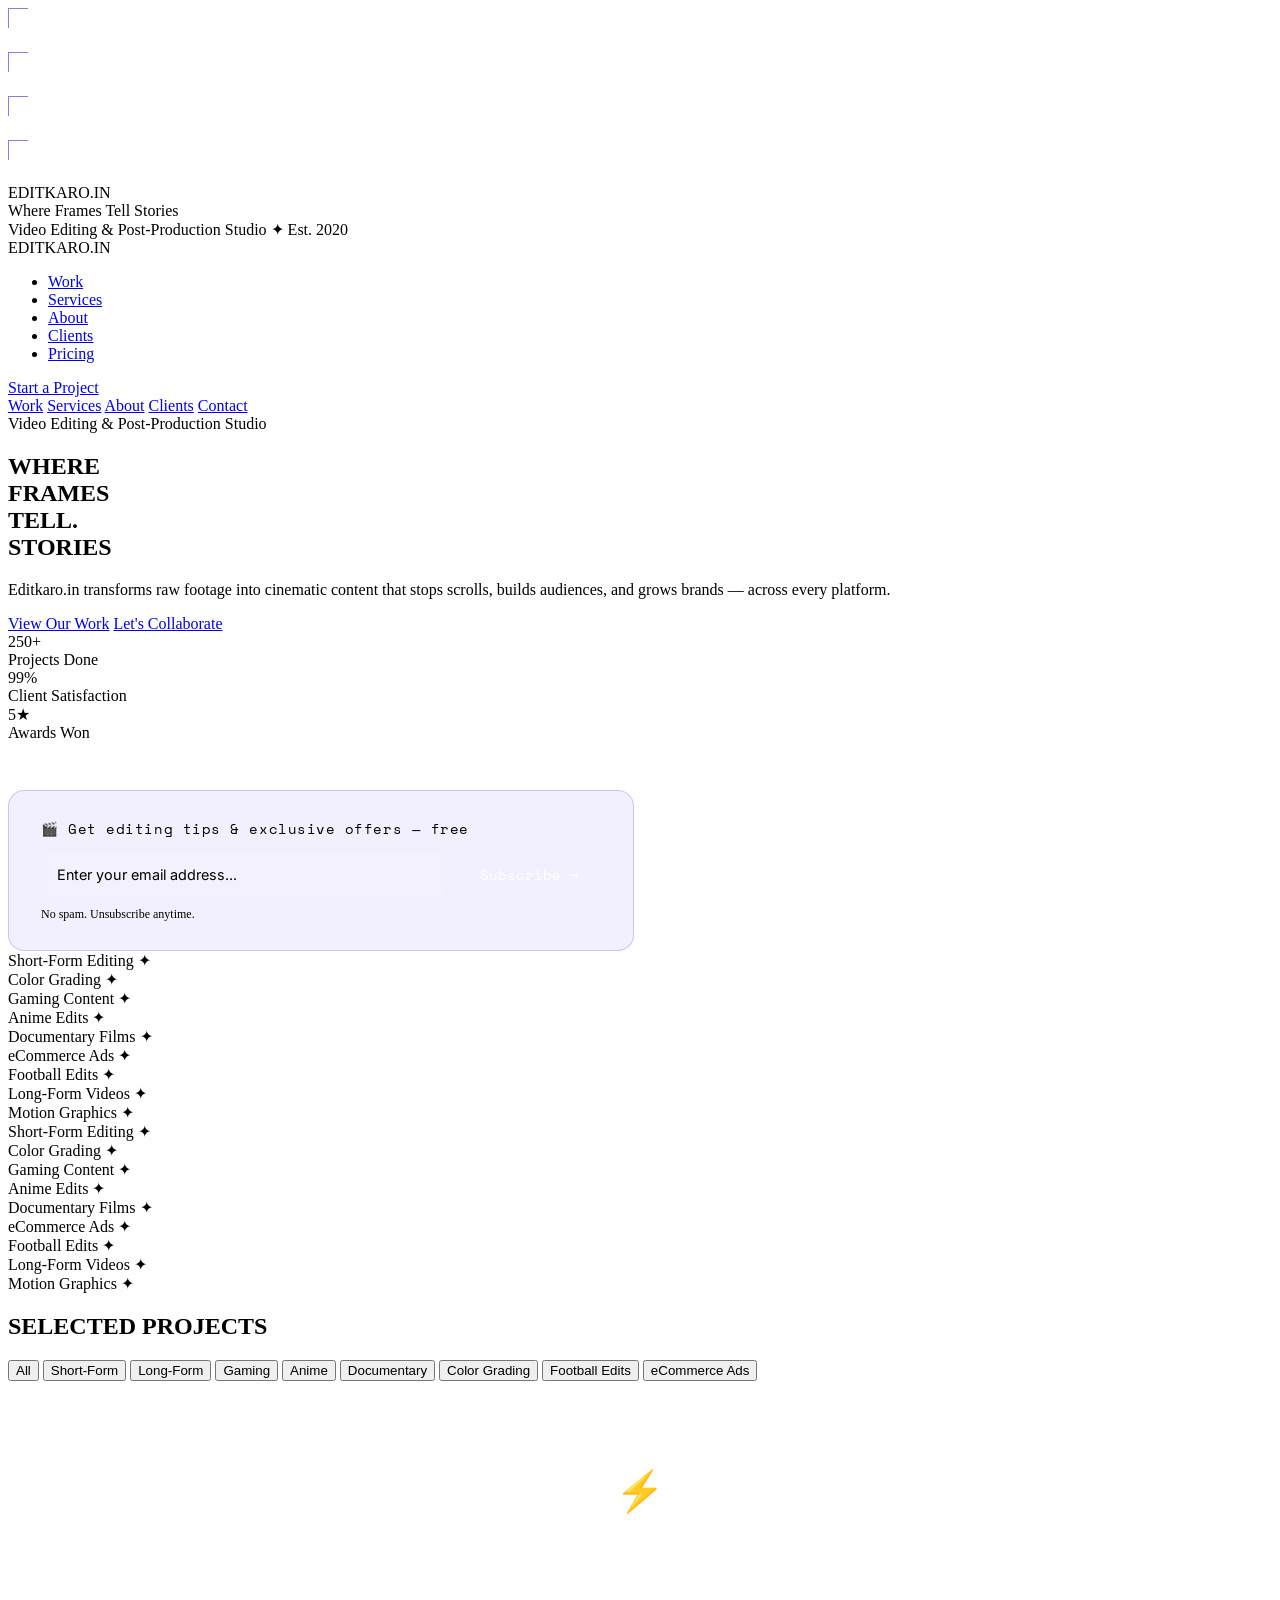
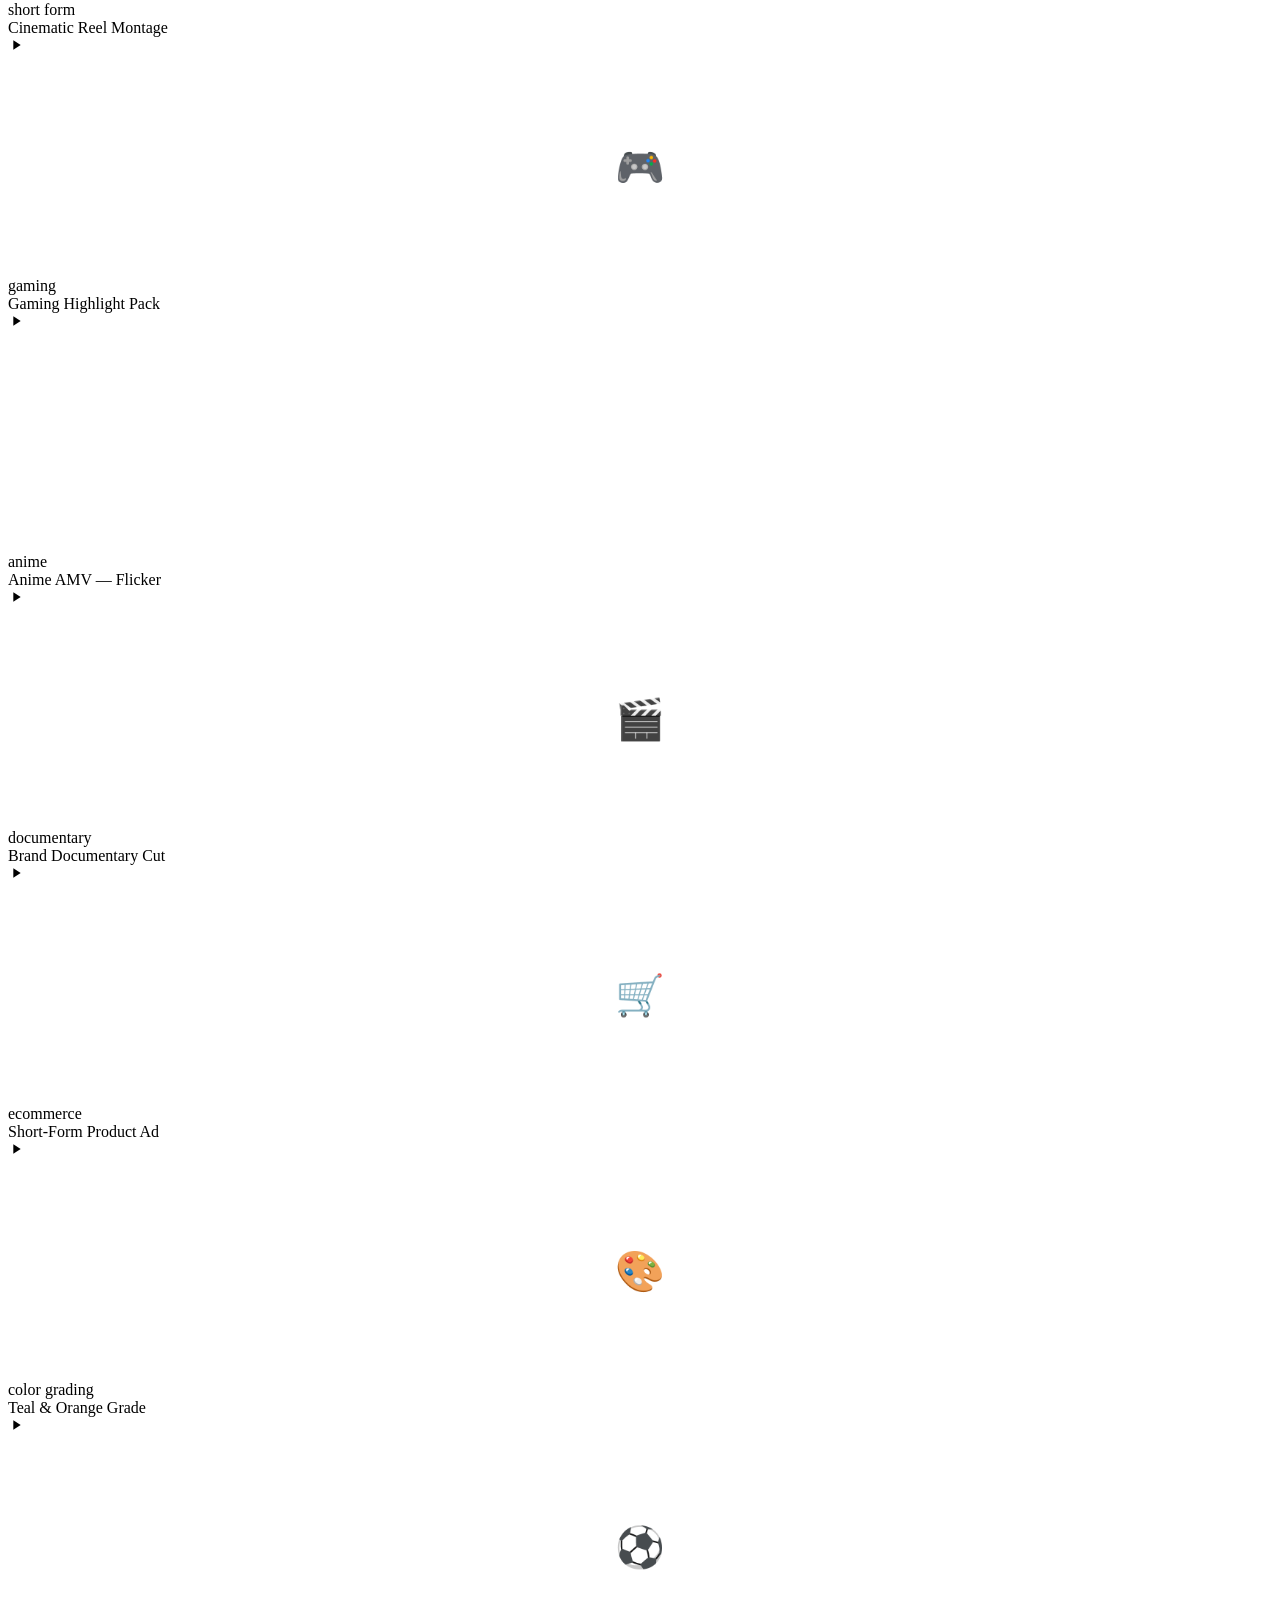
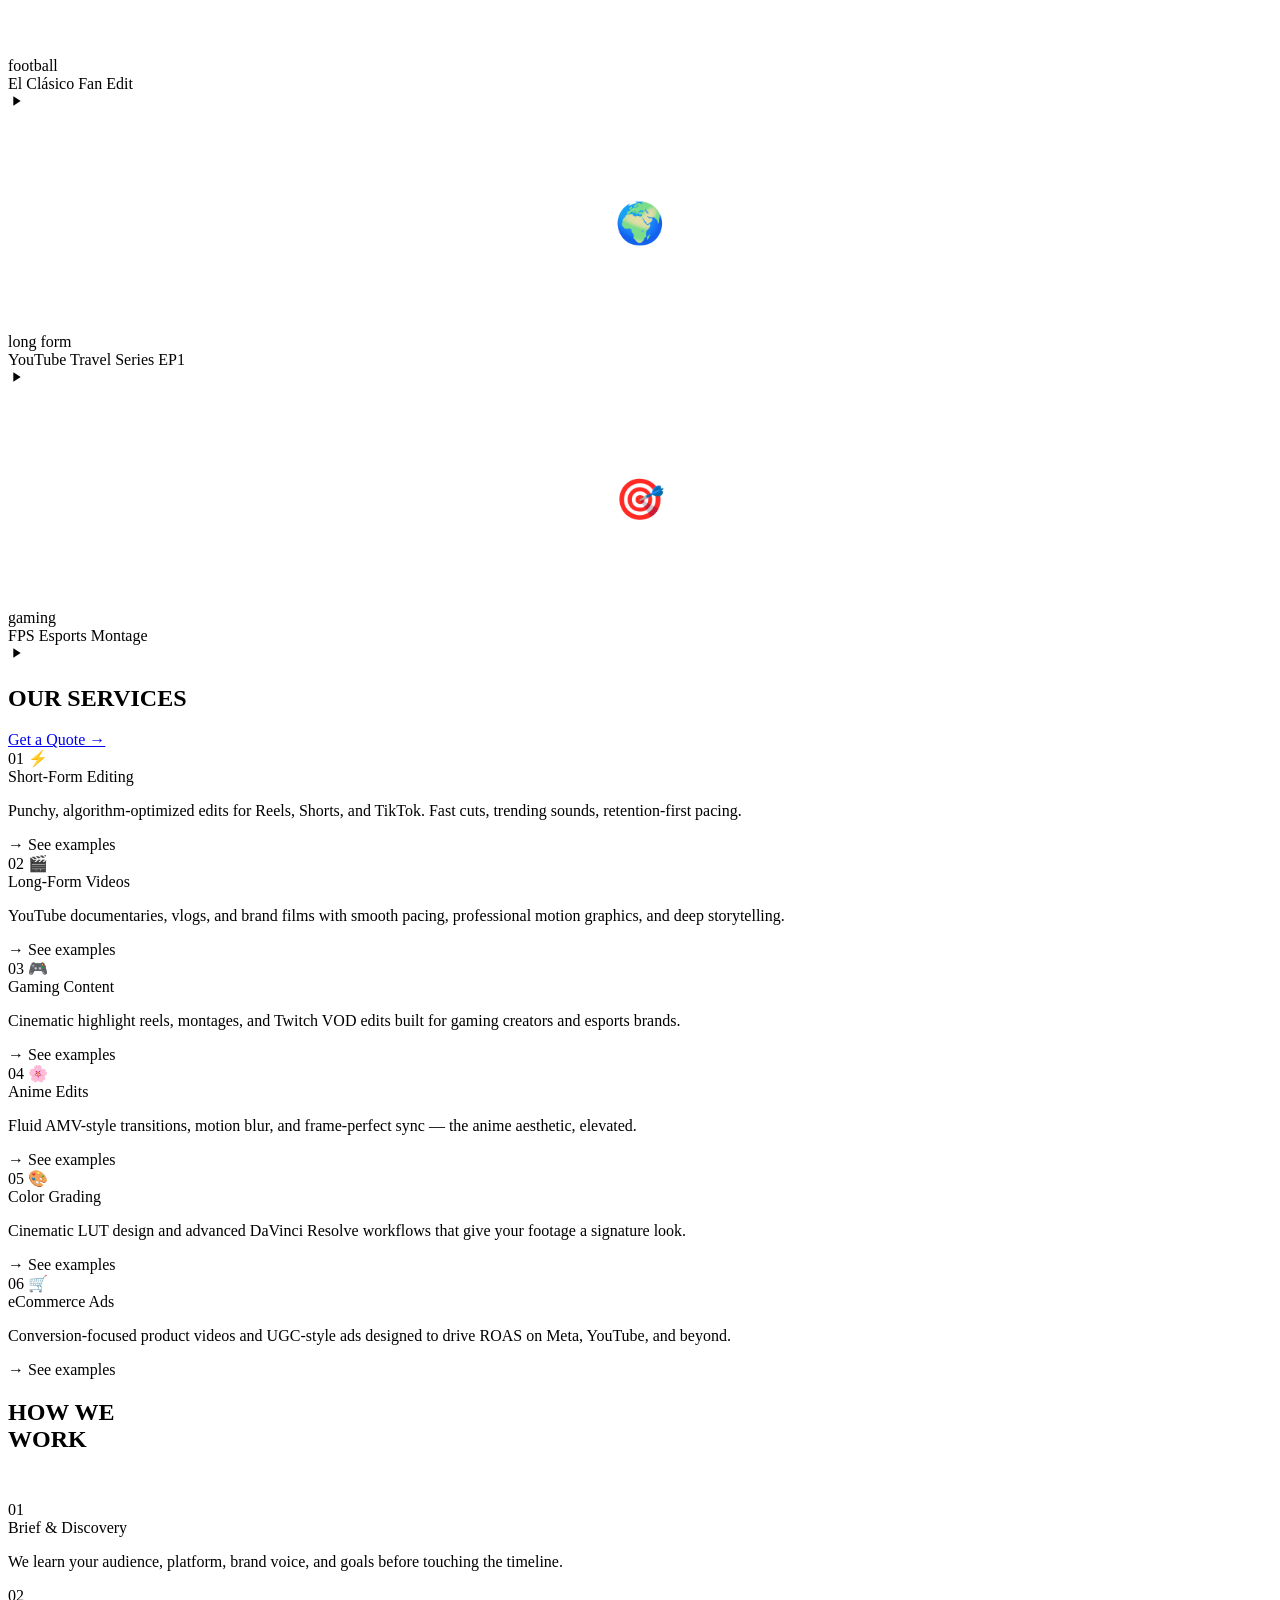
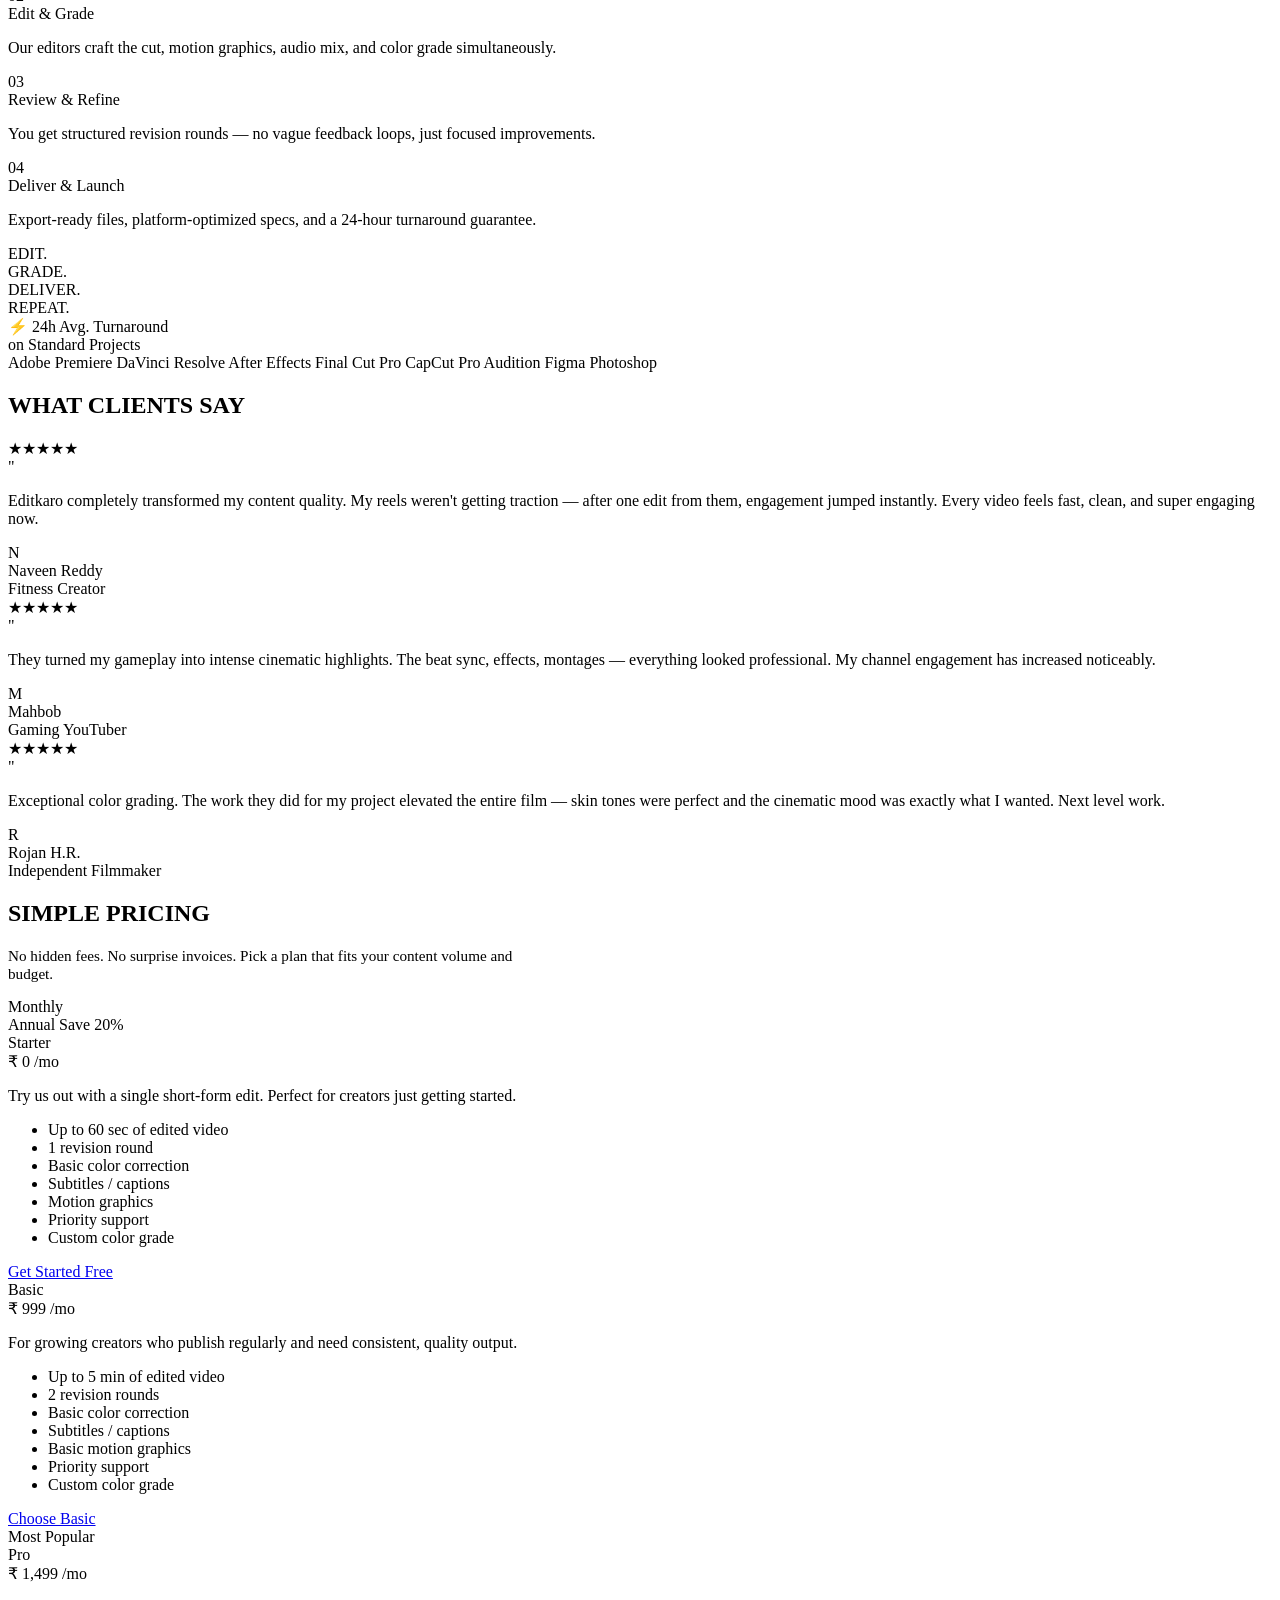
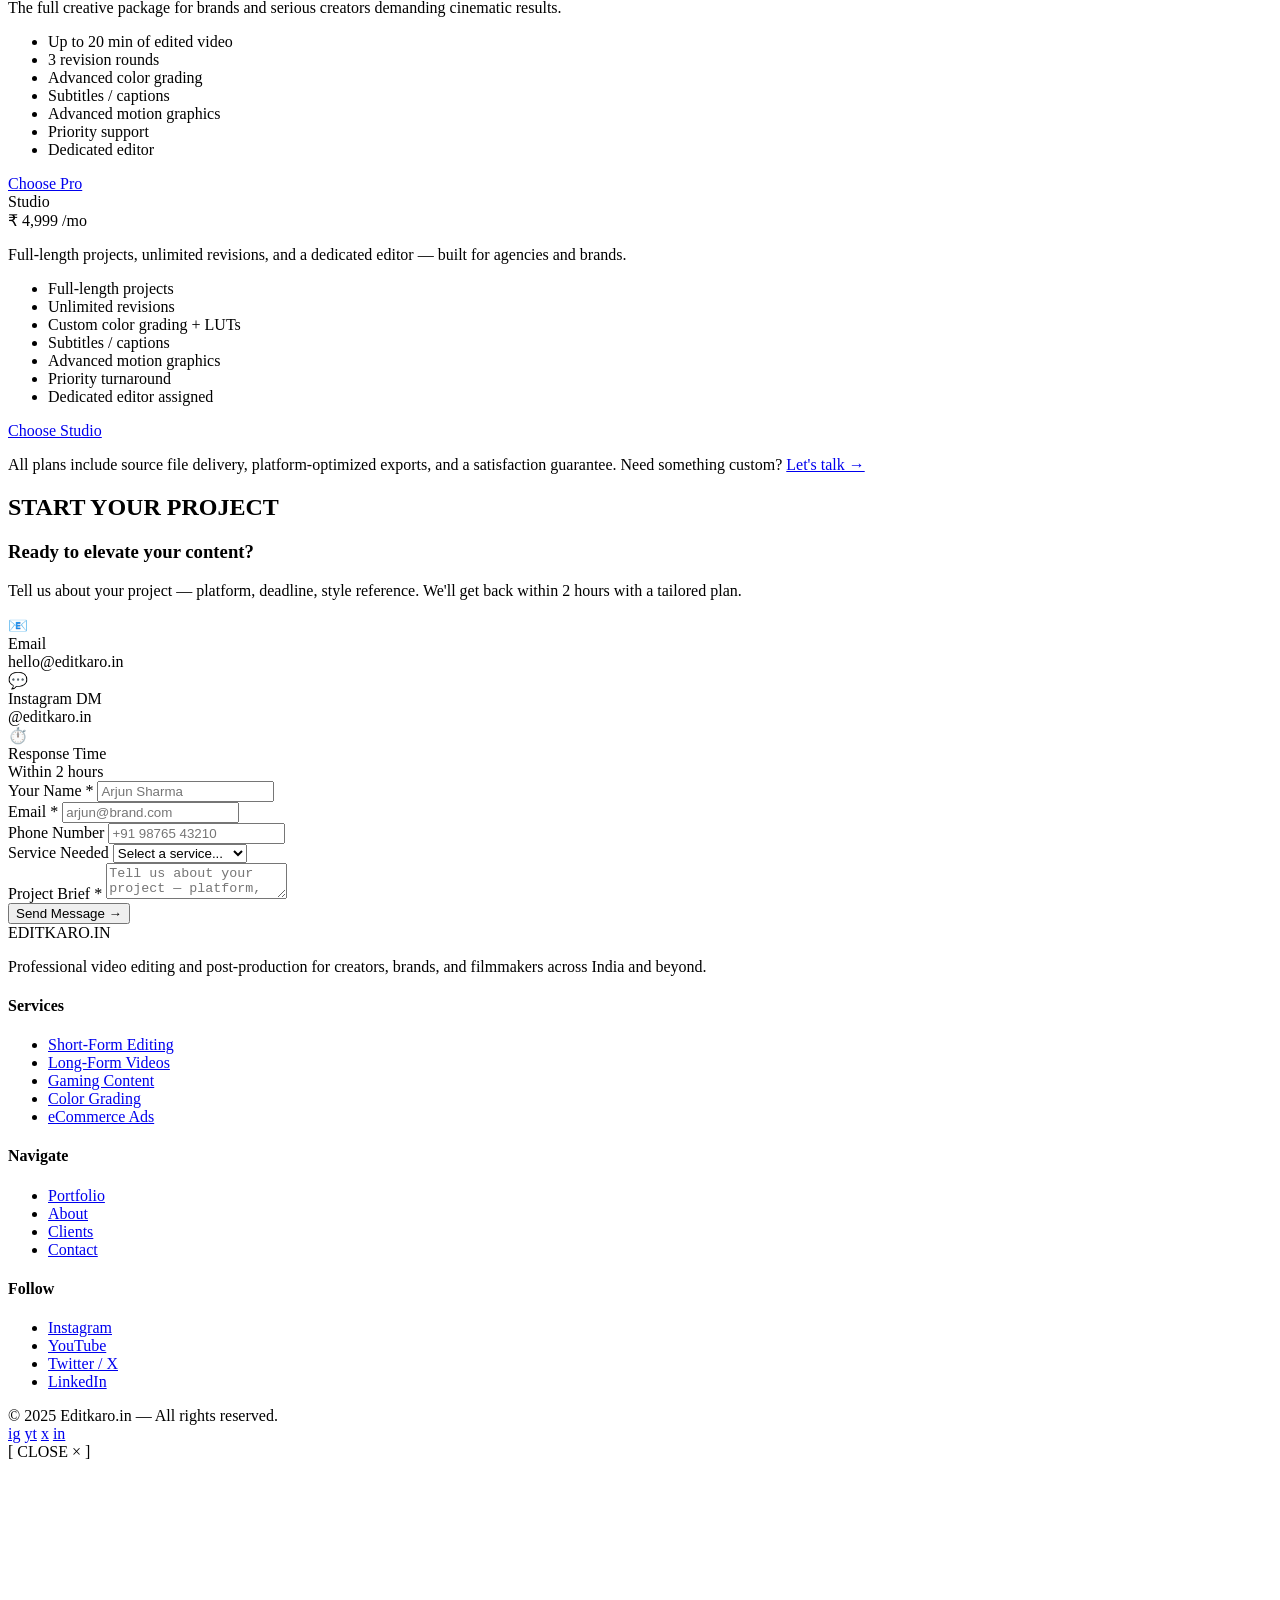
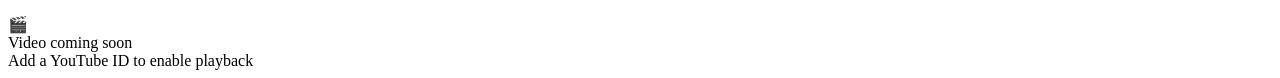
==== commit 9b91207f: "Add files via upload" ====
--- a/index.html
+++ b/index.html
@@ -4,6 +4,24 @@
   <meta charset="UTF-8" />
   <meta name="viewport" content="width=device-width, initial-scale=1.0"/>
   <title>Editkaro.in — Where Frames Tell Stories</title>
+
+  <!-- SEO Meta Tags -->
+  <meta name="description" content="Editkaro.in is a professional video editing and post-production studio. We create cinematic short-form, long-form, gaming, anime, documentary, color grading, and eCommerce video content."/>
+  <meta name="keywords" content="video editing, post production, short form video, gaming highlights, anime edits, color grading, ecommerce ads, documentary, Editkaro, India"/>
+  <meta name="author" content="Editkaro.in"/>
+  <meta name="robots" content="index, follow"/>
+
+  <!-- Open Graph -->
+  <meta property="og:title" content="Editkaro.in — Where Frames Tell Stories"/>
+  <meta property="og:description" content="Professional video editing and post-production studio for creators, brands, and filmmakers."/>
+  <meta property="og:type" content="website"/>
+  <meta property="og:url" content="https://editkarocom.netlify.app"/>
+
+  <!-- Twitter Card -->
+  <meta name="twitter:card" content="summary_large_image"/>
+  <meta name="twitter:title" content="Editkaro.in — Where Frames Tell Stories"/>
+  <meta name="twitter:description" content="Professional video editing and post-production studio."/>
+
   <link rel="preconnect" href="https://fonts.googleapis.com"/>
   <link rel="preconnect" href="https://fonts.gstatic.com" crossorigin/>
   <link href="https://fonts.googleapis.com/css2?family=Bebas+Neue&family=Inter:wght@300;400;500;600&family=Space+Mono:wght@400;700&display=swap" rel="stylesheet"/>
@@ -40,12 +58,13 @@
     <div class="tick t3"></div>
   </div>
 </div>
+
 <nav id="mainNav">
   <div class="nav-logo">EDIT<span>KARO</span>.IN</div>
   <ul class="nav-links">
     <li><a href="#portfolio">Work</a></li>
     <li><a href="#services">Services</a></li>
-    <li><a href="#about">About</a></li>
+    <li><a href="about.html">About</a></li>
     <li><a href="#testimonials">Clients</a></li>
     <li><a href="#pricing">Pricing</a></li>
   </ul>
@@ -54,13 +73,15 @@
     <span></span><span></span><span></span>
   </div>
 </nav>
+
 <div class="mobile-menu" id="mobileMenu">
   <a href="#portfolio" class="mm-link">Work</a>
   <a href="#services" class="mm-link">Services</a>
-  <a href="#about" class="mm-link">About</a>
+  <a href="about.html" class="mm-link">About</a>
   <a href="#testimonials" class="mm-link">Clients</a>
   <a href="#contact" class="mm-link">Contact</a>
 </div>
+
 <section id="hero">
   <div class="hero-bg"></div>
   <div class="hero-grid"></div>
@@ -94,10 +115,22 @@
       <div class="stat-label">Awards Won</div>
     </div>
   </div>
-</section>
+
+  <!-- ── Email Collector ── -->
+  <div class="email-collector reveal">
+    <div class="ec-label">🎬 Get editing tips & exclusive offers — free</div>
+    <div class="ec-row">
+      <input id="emailCollectorInput" type="email" placeholder="Enter your email address..." class="ec-input"/>
+      <button class="ec-btn" onclick="handleEmailSubmit(this)">Subscribe →</button>
+    </div>
+    <div class="ec-note">No spam. Unsubscribe anytime.</div>
+  </div>
+</section>
+
 <div class="marquee-wrap">
   <div class="marquee-track" id="marqueeTrack"></div>
 </div>
+
 <section id="portfolio">
   <div class="reveal">
     <h2 class="section-title">SELECTED <span class="stroke">PROJECTS</span></h2>
@@ -113,9 +146,9 @@
     <button class="filter-btn" data-filter="football">Football Edits</button>
     <button class="filter-btn" data-filter="ecommerce">eCommerce Ads</button>
   </div>
-  <div class="portfolio-grid" id="portfolioGrid">
-  </div>
-</section>
+  <div class="portfolio-grid" id="portfolioGrid"></div>
+</section>
+
 <section id="services">
   <div class="services-header reveal">
     <div>
@@ -168,6 +201,7 @@
     </div>
   </div>
 </section>
+
 <section id="about">
   <div class="about-grid">
     <div class="reveal">
@@ -221,6 +255,7 @@
     </div>
   </div>
 </section>
+
 <section id="testimonials">
   <div class="reveal">
     <h2 class="section-title">WHAT CLIENTS <span class="stroke">SAY</span></h2>
@@ -264,6 +299,7 @@
     </div>
   </div>
 </section>
+
 <section id="pricing" style="background: var(--deep);">
   <div class="reveal">
     <h2 class="section-title">SIMPLE <span class="stroke">PRICING</span></h2>
@@ -357,6 +393,7 @@
   </div>
   <p class="pricing-note reveal">All plans include source file delivery, platform-optimized exports, and a satisfaction guarantee. Need something custom? <a href="#contact">Let's talk →</a></p>
 </section>
+
 <section id="contact">
   <div class="reveal">
     <h2 class="section-title">START YOUR <span class="stroke">PROJECT</span></h2>
@@ -395,13 +432,17 @@
       <div class="contact-form">
         <div class="form-row">
           <div class="form-group">
-            <label>Your Name</label>
-            <input type="text" placeholder="Arjun Sharma"/>
+            <label>Your Name *</label>
+            <input id="contactName" type="text" placeholder="Arjun Sharma"/>
           </div>
           <div class="form-group">
-            <label>Email</label>
-            <input type="email" placeholder="arjun@brand.com"/>
-          </div>
+            <label>Email *</label>
+            <input id="contactEmail" type="email" placeholder="arjun@brand.com"/>
+          </div>
+        </div>
+        <div class="form-group">
+          <label>Phone Number</label>
+          <input id="contactPhone" type="tel" placeholder="+91 98765 43210"/>
         </div>
         <div class="form-group">
           <label>Service Needed</label>
@@ -418,14 +459,15 @@
           </select>
         </div>
         <div class="form-group">
-          <label>Project Brief</label>
-          <textarea placeholder="Tell us about your project — platform, style, deadline, and any reference links..."></textarea>
+          <label>Project Brief *</label>
+          <textarea id="contactMessage" placeholder="Tell us about your project — platform, style, deadline, and any reference links..."></textarea>
         </div>
         <button class="form-submit" onclick="handleSubmit(this)">Send Message →</button>
       </div>
     </div>
   </div>
 </section>
+
 <footer>
   <div class="footer-top">
     <div class="footer-brand">
@@ -446,7 +488,7 @@
       <h4>Navigate</h4>
       <ul>
         <li><a href="#portfolio">Portfolio</a></li>
-        <li><a href="#about">About</a></li>
+        <li><a href="about.html">About</a></li>
         <li><a href="#testimonials">Clients</a></li>
         <li><a href="#contact">Contact</a></li>
       </ul>
@@ -471,6 +513,7 @@
     </div>
   </div>
 </footer>
+
 <div class="lightbox" id="lightbox">
   <div class="lightbox-inner">
     <div class="lightbox-close" id="lightboxClose">[ CLOSE × ]</div>
@@ -489,6 +532,7 @@
     </div>
   </div>
 </div>
+
 <script src="script.js"></script>
 </body>
 </html>
--- a/style.css
+++ b/style.css
@@ -1,894 +1,58 @@
-    *, *::before, *::after { box-sizing: border-box; margin: 0; padding: 0; }
-    :root {
-      --black:   #FFFFFF;
-      --deep:    #F4F4F8;
-      --card:    #FFFFFF;
-      --border:  #E0E0EC;
-      --accent:  #5B3FE8;   
-      --accent2: #E8470A;   
-      --text:    #1A1A2E;
-      --muted:   #7070A0;
-      --white:   #1A1A2E;
-      --ff-display: 'Bebas Neue', sans-serif;
-      --ff-body:    'Inter', sans-serif;
-      --ff-mono:    'Space Mono', monospace;
-    }
-    html { scroll-behavior: smooth; }
-    body {
-      background: var(--black);
-      color: var(--text);
-      font-family: var(--ff-body);
-      overflow-x: hidden;
-    }
-    ::-webkit-scrollbar { width: 4px; }
-    ::-webkit-scrollbar-track { background: var(--black); }
-    ::-webkit-scrollbar-thumb { background: var(--accent); border-radius: 2px; }
-    nav {
-      position: fixed; top: 0; left: 0; right: 0; z-index: 100;
-      display: flex; align-items: center; justify-content: space-between;
-      padding: 16px 4vw;
-      gap: 24px;
-      background: transparent;
-      backdrop-filter: none;
-      border-bottom: 1px solid transparent;
-      transition: background .4s, border-color .4s, backdrop-filter .4s;
-      box-sizing: border-box;
-    }
-    nav.scrolled {
-      background: rgba(255,255,255,0.95);
-      backdrop-filter: blur(16px);
-      border-bottom-color: var(--border);
-    }
-    nav.scrolled .nav-logo { color: var(--text); }
-    nav.scrolled .nav-links a { color: var(--muted); }
-    nav.scrolled .nav-links a:hover { color: var(--accent); }
-    nav.scrolled .hamburger span { background: var(--text); }
-    .nav-logo {
-      font-family: var(--ff-display);
-      font-size: 1.6rem;
-      letter-spacing: 2px;
-      color: #fff;
-      transition: color .4s;
-    }
-    .nav-logo span { color: var(--accent); }
-    .nav-links { display: flex; gap: clamp(12px, 2vw, 32px); list-style: none; flex-shrink: 1; }
-    .nav-links a {
-      font-size: .8rem; font-weight: 500; letter-spacing: 1.5px;
-      text-transform: uppercase; color: rgba(255,255,255,.7);
-      text-decoration: none; transition: color .2s;
-    }
-    .nav-links a:hover { color: var(--accent); }
-    .nav-cta {
-      background: var(--accent); color: #fff;
-      border: none; padding: 10px 22px;
-      font-family: var(--ff-mono); font-size: .75rem; font-weight: 700;
-      letter-spacing: 1px; cursor: pointer;
-      clip-path: polygon(6px 0%, 100% 0%, calc(100% - 6px) 100%, 0% 100%);
-      transition: background .2s, transform .15s;
-      text-decoration: none;
-    }
-    .nav-cta:hover { background: #fff; color: var(--accent); transform: translateY(-1px); }
-    .hamburger { display: none; flex-direction: column; gap: 5px; cursor: pointer; }
-    .hamburger span { display: block; width: 24px; height: 2px; background: #fff; transition: .3s; }
-    #cinematic-intro {
-      position: fixed; inset: 0; z-index: 9999;
-      background: #000;
-      display: flex; align-items: center; justify-content: center;
-      overflow: hidden;
-      animation: introFadeOut .8s ease-in forwards;
-      animation-delay: 4.4s;
-      pointer-events: none;
-    }
-    #cinematic-intro.done { display: none; }
-    .intro-bar-top, .intro-bar-bottom {
-      position: absolute; left: 0; right: 0; height: 80px;
-      background: #000; z-index: 2;
-    }
-    .intro-bar-top { top: 0; animation: barRetract .6s ease-out forwards; animation-delay: 3.8s; }
-    .intro-bar-bottom { bottom: 0; animation: barRetractBottom .6s ease-out forwards; animation-delay: 3.8s; }
-    @keyframes barRetract { to { transform: translateY(-100%); } }
-    @keyframes barRetractBottom { to { transform: translateY(100%); } }
-    .intro-grain {
-      position: absolute; inset: 0; z-index: 1; opacity: .18;
-      background-image: url("data:image/svg+xml,%3Csvg viewBox='0 0 200 200' xmlns='http://www.w3.org/2000/svg'%3E%3Cfilter id='n'%3E%3CfeTurbulence type='fractalNoise' baseFrequency='0.9' numOctaves='4' stitchTiles='stitch'/%3E%3C/filter%3E%3Crect width='100%25' height='100%25' filter='url(%23n)'/%3E%3C/svg%3E");
-      background-size: 180px;
-      animation: grainShift .12s steps(1) infinite;
-    }
-    @keyframes grainShift {
-      0%  { background-position: 0 0; }
-      25% { background-position: -40px 20px; }
-      50% { background-position: 20px -30px; }
-      75% { background-position: -20px 40px; }
-    }
-    .intro-bg {
-      position: absolute; inset: 0; z-index: 0;
-      background: #000;
-      animation: introBgPulse 5s ease-in-out forwards;
-    }
-    @keyframes introBgPulse {
-      0%   { background: #000; }
-      20%  { background: radial-gradient(ellipse 70% 60% at 60% 40%, rgba(91,63,232,.55) 0%, #060612 60%); }
-      50%  { background: radial-gradient(ellipse 90% 70% at 40% 50%, rgba(232,71,10,.4) 0%, #080410 55%), radial-gradient(ellipse 60% 50% at 75% 30%, rgba(91,63,232,.5) 0%, transparent 60%); }
-      80%  { background: radial-gradient(ellipse 80% 60% at 65% 30%, rgba(91,63,232,.6) 0%, #0d0d1a 65%); }
-      100% { background: radial-gradient(ellipse 80% 60% at 65% 30%, rgba(91,63,232,.35) 0%, transparent 65%), linear-gradient(160deg, #0d0d1a 0%, #1a1028 50%, #0a0a14 100%); }
-    }
-    .intro-grid {
-      position: absolute; inset: 0; z-index: 0; opacity: 0;
-      background-image:
-        linear-gradient(rgba(255,255,255,.04) 1px, transparent 1px),
-        linear-gradient(90deg, rgba(255,255,255,.04) 1px, transparent 1px);
-      background-size: 60px 60px;
-      animation: introGridAppear 1.5s ease-out forwards, gridDrift 20s linear 1.5s infinite;
-      animation-delay: 1.5s, 1.5s;
-    }
-    @keyframes introGridAppear { from { opacity: 0; } to { opacity: 1; } }
-    .intro-logo {
-      position: relative; z-index: 3;
-      text-align: center;
-      display: flex; flex-direction: column; align-items: center; gap: 16px;
-    }
-    .intro-logo-text {
-      font-family: 'Bebas Neue', sans-serif;
-      font-size: clamp(3rem, 10vw, 7rem);
-      letter-spacing: 6px;
-      color: #fff;
-      opacity: 0;
-      transform: scale(.85);
-      animation: logoReveal .9s cubic-bezier(.22,1,.36,1) forwards;
-      animation-delay: .4s;
-    }
-    .intro-logo-text span { color: #5B3FE8; }
-    .intro-logo-sub {
-      font-family: 'Space Mono', monospace;
-      font-size: clamp(.55rem, 1.5vw, .75rem);
-      letter-spacing: 5px;
-      text-transform: uppercase;
-      color: rgba(255,255,255,.45);
-      opacity: 0;
-      animation: logoReveal .7s ease-out forwards;
-      animation-delay: 1s;
-    }
-    .intro-scanline {
-      position: absolute; left: 0; right: 0; height: 2px;
-      background: linear-gradient(90deg, transparent 0%, rgba(91,63,232,.8) 30%, rgba(255,255,255,.9) 50%, rgba(91,63,232,.8) 70%, transparent 100%);
-      z-index: 4;
-      top: 50%;
-      opacity: 0;
-      animation: scanReveal .15s ease-out forwards, scanSweep 1.2s ease-in-out forwards;
-      animation-delay: .3s, .3s;
-    }
-    @keyframes scanReveal { to { opacity: 1; } }
-    @keyframes scanSweep {
-      0%   { top: 0%; opacity: 1; }
-      60%  { top: 100%; opacity: 1; }
-      100% { top: 100%; opacity: 0; }
-    }
-    .intro-corner {
-      position: absolute; z-index: 3;
-      width: 40px; height: 40px;
-      opacity: 0;
-      animation: cornerFade .5s ease-out forwards;
-      animation-delay: .8s;
-    }
-    .intro-corner svg { display: block; }
-    .ic-tl { top: 20%; left: 8%; }
-    .ic-tr { top: 20%; right: 8%; transform: scaleX(-1); }
-    .ic-bl { bottom: 20%; left: 8%; transform: scaleY(-1); }
-    .ic-br { bottom: 20%; right: 8%; transform: scale(-1,-1); }
-    @keyframes cornerFade { to { opacity: .5; } }
-    .intro-tagline {
-      position: absolute; bottom: 22%; left: 50%; transform: translateX(-50%);
-      z-index: 3;
-      font-family: 'Space Mono', monospace;
-      font-size: clamp(.6rem, 1.4vw, .8rem);
-      letter-spacing: 4px;
-      text-transform: uppercase;
-      color: rgba(255,255,255,.35);
-      white-space: nowrap;
-      opacity: 0;
-      animation: logoReveal .7s ease-out forwards;
-      animation-delay: 2s;
-    }
-    .intro-tagline span { color: #5B3FE8; }
-    .intro-ticks {
-      position: absolute; bottom: 14%; left: 50%; transform: translateX(-50%);
-      z-index: 3; display: flex; gap: 10px;
-    }
-    .tick {
-      width: 6px; height: 6px; border-radius: 50%;
-      background: rgba(255,255,255,.2);
-      border: 1px solid rgba(255,255,255,.25);
-    }
-    .tick.t1 { animation: tickFill .15s ease-out forwards; animation-delay: 1.2s; }
-    .tick.t2 { animation: tickFill .15s ease-out forwards; animation-delay: 2.2s; }
-    .tick.t3 { animation: tickFill .15s ease-out forwards; animation-delay: 3.2s; }
-    @keyframes tickFill { to { background: #5B3FE8; border-color: #5B3FE8; box-shadow: 0 0 8px #5B3FE8; } }
-    @keyframes logoReveal {
-      from { opacity: 0; transform: scale(.88) translateY(8px); }
-      to   { opacity: 1; transform: scale(1) translateY(0); }
-    }
-    @keyframes introFadeOut {
-      from { opacity: 1; }
-      to   { opacity: 0; pointer-events: none; }
-    }
-    #hero {
-      position: relative; min-height: 100vh;
-      display: flex; flex-direction: column; justify-content: flex-end;
-      padding: 120px 6vw 80px;
-      overflow: hidden;
-      max-width: 100%;
-    }
-    .hero-bg {
-      position: absolute; inset: 0; z-index: 0;
-      background:
-        radial-gradient(ellipse 80% 60% at 65% 30%, rgba(91,63,232,.35) 0%, transparent 65%),
-        radial-gradient(ellipse 50% 40% at 20% 75%, rgba(232,71,10,.15) 0%, transparent 60%),
-        linear-gradient(160deg, #0d0d1a 0%, #1a1028 50%, #0a0a14 100%);
-    }
-    .hero-grid {
-      position: absolute; inset: 0; z-index: 0;
-      background-image:
-        linear-gradient(rgba(255,255,255,.04) 1px, transparent 1px),
-        linear-gradient(90deg, rgba(255,255,255,.04) 1px, transparent 1px);
-      background-size: 60px 60px;
-      animation: gridDrift 20s linear infinite;
-    }
-    @keyframes gridDrift {
-      from { background-position: 0 0; }
-      to   { background-position: 60px 60px; }
-    }
-    .sprockets {
-      position: absolute; top: 0; bottom: 0; left: 0; width: 28px; z-index: 1;
-      display: flex; flex-direction: column; justify-content: space-around; padding: 20px 0;
-    }
-    .sprockets::before {
-      content: '';
-      position: absolute; inset: 0;
-      background: rgba(255,255,255,.03);
-      border-right: 1px solid rgba(255,255,255,.08);
-    }
-    .sprocket-hole {
-      width: 12px; height: 8px; margin: 0 auto;
-      background: #0a0a14;
-      border: 1px solid rgba(255,255,255,.15);
-      border-radius: 2px;
-      position: relative; z-index: 2;
-    }
-    .sprockets-right {
-      left: auto; right: 0;
-      border-right: none;
-    }
-    .sprockets-right::before { border-right: none; border-left: 1px solid rgba(255,255,255,.08); }
-    .hero-eyebrow {
-      position: relative; z-index: 2;
-      font-family: var(--ff-mono); font-size: .7rem;
-      color: var(--accent); letter-spacing: 3px; text-transform: uppercase;
-      margin-bottom: 20px;
-      display: flex; align-items: center; gap: 12px;
-    }
-    .hero-eyebrow::before {
-      content: '';
-      display: block; width: 40px; height: 1px; background: var(--accent);
-    }
-    .hero-headline {
-      position: relative; z-index: 2;
-      font-family: var(--ff-display);
-      font-size: clamp(2.5rem, 7vw, 6rem);
-      line-height: .95;
-      letter-spacing: 2px;
-      color: #ffffff;
-    }
-    .hero-headline .stroke {
-      -webkit-text-stroke: 2px rgba(255,255,255,.5);
-      color: transparent;
-    }
-    .hero-headline .lime { color: var(--accent); }
-    .hero-sub {
-      position: relative; z-index: 2;
-      margin-top: 28px;
-      font-size: 1rem; font-weight: 300; color: rgba(255,255,255,.55);
-      max-width: 480px; line-height: 1.7;
-    }
-    .hero-actions {
-      position: relative; z-index: 2;
-      margin-top: 40px; display: flex; align-items: center; gap: 24px; flex-wrap: wrap;
-    }
-    .btn-primary {
-      background: var(--accent); color: var(--black);
-      font-family: var(--ff-mono); font-size: .8rem; font-weight: 700;
-      letter-spacing: 1px; padding: 14px 32px; cursor: pointer;
-      clip-path: polygon(8px 0%, 100% 0%, calc(100% - 8px) 100%, 0% 100%);
-      text-decoration: none; display: inline-block;
-      transition: transform .15s, background .2s;
-    }
-    .btn-primary:hover { background: var(--white); transform: translateY(-2px); }
-    .btn-ghost {
-      border: 1px solid rgba(255,255,255,.3); color: #fff;
-      font-family: var(--ff-mono); font-size: .8rem;
-      letter-spacing: 1px; padding: 14px 32px; cursor: pointer;
-      text-decoration: none; display: inline-block;
-      transition: border-color .2s, color .2s;
-    }
-    .btn-ghost:hover { border-color: var(--accent); color: var(--accent); }
-    .hero-stats {
-      position: relative; z-index: 2;
-      display: flex; gap: 48px;
-      margin-top: 56px;
-    }
-    .stat { text-align: left; }
-    .stat-num {
-      font-family: var(--ff-display); font-size: 2.4rem;
-      color: #ffffff; line-height: 1;
-    }
-    .stat-num span { color: var(--accent); }
-    .stat-label {
-      font-size: .65rem; font-weight: 500; letter-spacing: 2px;
-      text-transform: uppercase; color: rgba(255,255,255,.45); margin-top: 4px;
-    }
-    .marquee-wrap {
-      overflow: hidden; border-top: 1px solid var(--border); border-bottom: 1px solid var(--border);
-      padding: 12px 0; background: var(--text);
-    }
-    .marquee-track {
-      display: flex; gap: 0; width: max-content;
-      animation: marquee 22s linear infinite;
-    }
-    .marquee-track:hover { animation-play-state: paused; }
-    @keyframes marquee { from { transform: translateX(0); } to { transform: translateX(-50%); } }
-    .marquee-item {
-      padding: 0 32px; white-space: nowrap;
-      font-family: var(--ff-mono); font-size: .7rem;
-      letter-spacing: 2px; text-transform: uppercase; color: rgba(255,255,255,.5);
-      display: flex; align-items: center; gap: 32px;
-    }
-    .marquee-item .dot { color: var(--accent); font-size: 1rem; }
-    section { padding: clamp(60px, 8vw, 100px) clamp(20px, 6vw, 80px); max-width: 1600px; margin-left: auto; margin-right: auto; width: 100%; box-sizing: border-box; }
-    .marquee-wrap { max-width: 100%; }
-    footer { max-width: 1600px; margin-left: auto; margin-right: auto; width: 100%; }
-    nav { max-width: 100%; }
-    .section-label {
-      font-family: var(--ff-mono); font-size: .65rem;
-      color: var(--accent); letter-spacing: 3px; text-transform: uppercase;
-      margin-bottom: 16px;
-    }
-    .section-title {
-      font-family: var(--ff-display);
-      font-size: clamp(2.4rem, 5vw, 4rem);
-      line-height: 1; letter-spacing: 1px; color: var(--white);
-    }
-    .section-title .stroke {
-      -webkit-text-stroke: 2px var(--text);
-      color: transparent;
-    }
-    #portfolio { background: var(--deep); }
-    .filter-bar {
-      display: flex; flex-wrap: wrap; gap: 10px;
-      margin: 48px 0 48px;
-    }
-    .filter-btn {
-      font-family: var(--ff-mono); font-size: .7rem; font-weight: 700;
-      letter-spacing: 1.5px; text-transform: uppercase;
-      padding: 8px 18px; cursor: pointer;
-      border: 1px solid var(--border); background: transparent;
-      color: var(--muted);
-      transition: all .2s;
-    }
-    .filter-btn:hover, .filter-btn.active {
-      border-color: var(--accent); color: var(--accent);
-      background: rgba(232,255,71,.06);
-    }
-    .portfolio-grid {
-      display: grid;
-      grid-template-columns: repeat(12, 1fr);
-      gap: 16px;
-    }
-    .pcard {
-      position: relative; overflow: hidden; cursor: pointer;
-      background: var(--card); border: 1px solid var(--border);
-      transition: border-color .3s, transform .3s;
-    }
-    .pcard:hover { border-color: var(--accent); transform: translateY(-4px); }
-    .pcard:nth-child(1)  { grid-column: span 8; grid-row: span 2; aspect-ratio: 16/9; }
-    .pcard:nth-child(2)  { grid-column: span 4; }
-    .pcard:nth-child(3)  { grid-column: span 4; }
-    .pcard:nth-child(4)  { grid-column: span 5; }
-    .pcard:nth-child(5)  { grid-column: span 7; }
-    .pcard:nth-child(6)  { grid-column: span 6; }
-    .pcard:nth-child(7)  { grid-column: span 6; }
-    .pcard:nth-child(8)  { grid-column: span 4; }
-    .pcard:nth-child(9)  { grid-column: span 8; }
-    .pcard-thumb {
-      width: 100%; height: 100%;
-      min-height: 180px;
-      object-fit: cover;
-      display: block;
-      transition: transform .5s, filter .4s;
-      filter: brightness(.85) saturate(.9);
-    }
-    .pcard:hover .pcard-thumb { transform: scale(1.06); filter: brightness(1) saturate(1.1); }
-    .pcard-overlay {
-      position: absolute; inset: 0;
-      background: linear-gradient(to top, rgba(10,10,30,.92) 0%, rgba(10,10,30,.15) 55%, transparent 100%);
-      display: flex; flex-direction: column; justify-content: flex-end;
-      padding: 20px;
-      transition: opacity .3s;
-    }
-    .pcard-cat {
-      font-family: var(--ff-mono); font-size: .6rem;
-      letter-spacing: 2px; text-transform: uppercase;
-      color: var(--accent); margin-bottom: 6px;
-    }
-    .pcard-title {
-      font-family: var(--ff-display); font-size: 1.3rem;
-      letter-spacing: 1px; color: #ffffff; line-height: 1.1;
-    }
-    .pcard-play {
-      position: absolute; top: 50%; left: 50%; transform: translate(-50%, -50%) scale(0);
-      width: 52px; height: 52px; border-radius: 50%;
-      background: var(--accent);
-      display: flex; align-items: center; justify-content: center;
-      transition: transform .3s cubic-bezier(.34,1.56,.64,1);
-    }
-    .pcard-play svg { fill: var(--black); margin-left: 4px; }
-    .pcard:hover .pcard-play { transform: translate(-50%, -50%) scale(1); }
-    .thumb-gradient {
-      width: 100%; height: 100%; min-height: 200px;
-      display: flex; align-items: center; justify-content: center;
-    }
-    .tg-1 { background: linear-gradient(135deg, #1a1a2e 0%, #16213e 50%, #0f3460 100%); }
-    .tg-2 { background: linear-gradient(135deg, #0d0d0d 0%, #1a0533 50%, #2d1b69 100%); }
-    .tg-3 { background: linear-gradient(135deg, #0a2e0a 0%, #0d4a1a 50%, #166434 100%); }
-    .tg-4 { background: linear-gradient(135deg, #2e0a0a 0%, #4a1010 50%, #6b1c1c 100%); }
-    .tg-5 { background: linear-gradient(135deg, #1a1200 0%, #2e2000 50%, #4a3800 100%); }
-    .tg-6 { background: linear-gradient(135deg, #001a2e 0%, #002d4a 50%, #004466 100%); }
-    .tg-7 { background: linear-gradient(135deg, #1a001a 0%, #2e0033 50%, #4a0052 100%); }
-    .tg-8 { background: linear-gradient(135deg, #001a1a 0%, #002e2e 50%, #004444 100%); }
-    .tg-9 { background: linear-gradient(135deg, #1a1a00 0%, #2e2e00 50%, #424200 100%); }
-    .thumb-icon { font-size: 3rem; opacity: .25; }
-    #about { background: var(--black); }
-    .about-grid { display: grid; grid-template-columns: repeat(auto-fit, minmax(320px, 1fr)); gap: 60px; align-items: center; margin-top: 64px; }
-    .process-steps { display: flex; flex-direction: column; gap: 0; }
-    .process-step {
-      display: flex; gap: 24px; align-items: flex-start;
-      padding: 28px 0; border-bottom: 1px solid var(--border);
-    }
-    .process-step:last-child { border-bottom: none; }
-    .step-num {
-      font-family: var(--ff-display); font-size: 3.5rem; line-height: 1;
-      color: var(--border); flex-shrink: 0; width: 60px; text-align: right;
-      transition: color .3s;
-    }
-    .process-step:hover .step-num { color: var(--accent); }
-    .step-content {}
-    .step-name {
-      font-family: var(--ff-display); font-size: 1.4rem;
-      letter-spacing: 1px; color: var(--white); margin-bottom: 6px;
-    }
-    .step-desc { font-size: .85rem; color: var(--muted); line-height: 1.7; }
-    .about-visual {
-      position: relative;
-    }
-    .about-big-text {
-      font-family: var(--ff-display);
-      font-size: clamp(5rem, 10vw, 8rem);
-      line-height: .88;
-      -webkit-text-stroke: 2px var(--border);
-      color: transparent;
-      user-select: none;
-      transition: -webkit-text-stroke .3s;
-    }
-    .about-big-text:hover { -webkit-text-stroke-color: var(--accent); }
-    .about-badge {
-      position: absolute; bottom: -20px; right: 0;
-      background: var(--accent); color: var(--black);
-      font-family: var(--ff-mono); font-size: .75rem; font-weight: 700;
-      padding: 16px 20px; line-height: 1.4;
-      clip-path: polygon(10px 0%, 100% 0%, calc(100% - 10px) 100%, 0% 100%);
-    }
-    .about-tags {
-      display: flex; flex-wrap: wrap; gap: 10px; margin-top: 40px;
-    }
-    .tag {
-      border: 1px solid var(--border); color: var(--muted);
-      font-size: .7rem; font-family: var(--ff-mono);
-      letter-spacing: 1px; padding: 6px 14px; text-transform: uppercase;
-      transition: border-color .2s, color .2s;
-    }
-    .tag:hover { border-color: var(--accent2); color: var(--text); }
-    #services { background: var(--deep); }
-    .services-header { display: flex; justify-content: space-between; align-items: flex-end; margin-bottom: 56px; }
-    .services-grid {
-      display: grid; grid-template-columns: repeat(auto-fit, minmax(280px, 1fr)); gap: 1px;
-      border: 1px solid var(--border);
-    }
-    .svc-card {
-      background: var(--card); padding: 40px 36px;
-      border-right: 1px solid var(--border);
-      position: relative; overflow: hidden;
-      transition: background .3s;
-    }
-    .svc-card:hover { background: #F7F7FF; }
-    .svc-card::after {
-      content: '';
-      position: absolute; bottom: 0; left: 0; right: 0; height: 2px;
-      background: var(--accent); transform: scaleX(0); transform-origin: left;
-      transition: transform .4s;
-    }
-    .svc-card:hover::after { transform: scaleX(1); }
-    .svc-icon {
-      font-size: 2rem; margin-bottom: 24px; display: block;
-    }
-    .svc-num {
-      position: absolute; top: 20px; right: 24px;
-      font-family: var(--ff-display); font-size: 4rem; line-height: 1;
-      color: rgba(255,255,255,.04); user-select: none;
-    }
-    .svc-name {
-      font-family: var(--ff-display); font-size: 1.5rem;
-      letter-spacing: 1px; color: var(--white); margin-bottom: 12px;
-    }
-    .svc-desc { font-size: .85rem; color: var(--muted); line-height: 1.7; }
-    .svc-arrow {
-      display: inline-block; margin-top: 20px;
-      color: var(--accent); font-size: .75rem;
-      font-family: var(--ff-mono); letter-spacing: 1px;
-      opacity: 0; transform: translateX(-6px);
-      transition: opacity .3s, transform .3s;
-    }
-    .svc-card:hover .svc-arrow { opacity: 1; transform: translateX(0); }
-    #testimonials { background: var(--black); }
-    .testimonials-grid {
-      display: grid; grid-template-columns: repeat(auto-fit, minmax(280px, 1fr)); gap: 24px; margin-top: 56px;
-    }
-    .tcard {
-      background: var(--card); border: 1px solid var(--border);
-      padding: 36px 32px;
-      position: relative; overflow: hidden;
-      transition: border-color .3s, transform .3s;
-    }
-    .tcard:hover { border-color: var(--accent2); transform: translateY(-4px); }
-    .tcard-quote {
-      font-family: var(--ff-display); font-size: 5rem; line-height: .8;
-      color: var(--accent); margin-bottom: 16px; opacity: .6;
-    }
-    .tcard-text {
-      font-size: .9rem; color: var(--text); line-height: 1.75;
-      font-style: italic; margin-bottom: 28px;
-    }
-    .tcard-author { display: flex; align-items: center; gap: 14px; }
-    .tcard-avatar {
-      width: 42px; height: 42px; border-radius: 50%;
-      display: flex; align-items: center; justify-content: center;
-      font-family: var(--ff-display); font-size: 1.2rem;
-      color: var(--black); flex-shrink: 0;
-    }
-    .av-1 { background: var(--accent); }
-    .av-2 { background: var(--accent2); color: var(--white); }
-    .av-3 { background: #E87F47; }
-    .tcard-name {
-      font-weight: 600; font-size: .85rem; color: var(--white); margin-bottom: 2px;
-    }
-    .tcard-role { font-size: .72rem; color: var(--muted); font-family: var(--ff-mono); letter-spacing: 1px; }
-    .stars { color: var(--accent); font-size: .85rem; margin-bottom: 16px; letter-spacing: 2px; }
-    #contact { background: var(--deep); }
-    .contact-grid { display: grid; grid-template-columns: repeat(auto-fit, minmax(300px, 1fr)); gap: 60px; margin-top: 64px; }
-    .contact-info h3 {
-      font-family: var(--ff-display); font-size: 2rem;
-      color: var(--white); margin-bottom: 16px;
-    }
-    .contact-info p { font-size: .9rem; color: var(--muted); line-height: 1.7; margin-bottom: 36px; }
-    .contact-items { display: flex; flex-direction: column; gap: 20px; }
-    .contact-item {
-      display: flex; gap: 16px; align-items: center;
-    }
-    .ci-icon {
-      width: 42px; height: 42px;
-      border: 1px solid var(--border);
-      display: flex; align-items: center; justify-content: center;
-      font-size: 1rem; flex-shrink: 0;
-      transition: border-color .2s, background .2s;
-    }
-    .contact-item:hover .ci-icon { border-color: var(--accent); background: rgba(232,255,71,.08); }
-    .ci-label { font-size: .65rem; font-family: var(--ff-mono); letter-spacing: 2px; color: var(--muted); text-transform: uppercase; }
-    .ci-value { font-size: .9rem; color: var(--text); margin-top: 2px; }
-    .contact-form { display: flex; flex-direction: column; gap: 16px; }
-    .form-row { display: grid; grid-template-columns: 1fr 1fr; gap: 16px; }
-    .form-group { display: flex; flex-direction: column; gap: 8px; }
-    .form-group label {
-      font-family: var(--ff-mono); font-size: .65rem;
-      letter-spacing: 2px; text-transform: uppercase; color: var(--muted);
-    }
-    .form-group input, .form-group select, .form-group textarea {
-      background: var(--card); border: 1px solid var(--border);
-      color: var(--text); font-family: var(--ff-body); font-size: .9rem;
-      padding: 12px 16px; outline: none;
-      transition: border-color .2s;
-    }
-    .form-group input:focus, .form-group select:focus, .form-group textarea:focus {
-      border-color: var(--accent);
-    }
-    .form-group select { appearance: none; cursor: pointer; }
-    .form-group textarea { resize: vertical; min-height: 120px; }
-    .form-submit {
-      background: var(--accent); color: var(--black);
-      font-family: var(--ff-mono); font-size: .8rem; font-weight: 700;
-      letter-spacing: 1.5px; text-transform: uppercase;
-      padding: 16px 32px; cursor: pointer; border: none;
-      clip-path: polygon(8px 0%, 100% 0%, calc(100% - 8px) 100%, 0% 100%);
-      transition: background .2s, transform .15s;
-      align-self: flex-start;
-    }
-    .form-submit:hover { background: var(--white); transform: translateY(-2px); }
-    footer {
-      background: var(--black); border-top: 1px solid var(--border);
-      padding: 60px clamp(20px, 6vw, 80px) 32px;
-      box-sizing: border-box;
-    }
-    .footer-top { display: grid; grid-template-columns: repeat(auto-fit, minmax(160px, 1fr)); gap: 40px; margin-bottom: 48px; }
-    .footer-brand .brand-name {
-      font-family: var(--ff-display); font-size: 2rem; color: var(--white); letter-spacing: 2px;
-    }
-    .footer-brand .brand-name span { color: var(--accent); }
-    .footer-brand p { font-size: .85rem; color: var(--muted); line-height: 1.7; margin-top: 16px; max-width: 280px; }
-    .footer-col h4 {
-      font-family: var(--ff-mono); font-size: .65rem;
-      letter-spacing: 3px; text-transform: uppercase; color: var(--muted);
-      margin-bottom: 20px;
-    }
-    .footer-col ul { list-style: none; display: flex; flex-direction: column; gap: 10px; }
-    .footer-col ul a {
-      font-size: .85rem; color: var(--muted); text-decoration: none;
-      transition: color .2s;
-    }
-    .footer-col ul a:hover { color: var(--accent); }
-    .footer-bottom {
-      border-top: 1px solid var(--border); padding-top: 24px;
-      display: flex; justify-content: space-between; align-items: center;
-    }
-    .footer-copy { font-size: .75rem; color: var(--muted); font-family: var(--ff-mono); }
-    .social-links { display: flex; gap: 16px; }
-    .social-link {
-      width: 36px; height: 36px; border: 1px solid var(--border);
-      display: flex; align-items: center; justify-content: center;
-      color: var(--muted); text-decoration: none; font-size: .85rem;
-      transition: border-color .2s, color .2s, background .2s;
-    }
-    .social-link:hover { border-color: var(--accent); color: var(--accent); background: rgba(232,255,71,.06); }
-    .lightbox {
-      display: none; position: fixed; inset: 0; z-index: 200;
-      background: rgba(10,10,30,.95);
-      align-items: center; justify-content: center;
-      overflow: hidden;
-      box-sizing: border-box;
-    }
-    .lightbox.open { display: flex; }
-    .lightbox-inner {
-      position: relative;
-      width: calc(100vw - 48px);
-      max-width: 860px;
-      margin: 60px auto 0;
-      box-sizing: border-box;
-      animation: lbOpen .3s cubic-bezier(.34,1.56,.64,1);
-    }
-    @keyframes lbOpen { from { transform: scale(.9); opacity: 0; } to { transform: scale(1); opacity: 1; } }
-    .lightbox-close {
-      position: absolute; top: -36px; right: 0;
-      font-family: var(--ff-mono); font-size: .72rem;
-      color: var(--muted); cursor: pointer;
-      letter-spacing: 2px;
-      transition: color .2s;
-      white-space: nowrap;
-      z-index: 10;
-    }
-    .lightbox-close:hover { color: var(--accent); }
-    .lightbox-video {
-      width: 100%;
-      aspect-ratio: 16/9;
-      max-height: 70vh;
-      border: 1px solid var(--border);
-      display: block;
-      box-sizing: border-box;
-    }
-    .lightbox-video.hidden { display: none; }
-    .lightbox-placeholder {
-      width: 100%;
-      aspect-ratio: 16/9;
-      max-height: 70vh;
-      background: #0d0d1a;
-      border: 1px solid var(--border);
-      display: none;
-      flex-direction: column;
-      align-items: center; justify-content: center;
-      gap: 16px;
-      color: rgba(255,255,255,.35);
-      font-family: var(--ff-mono); font-size: .75rem;
-      letter-spacing: 2px; text-transform: uppercase;
-      text-align: center;
-      box-sizing: border-box;
-    }
-    .lightbox-placeholder.visible { display: flex; }
-    .lightbox-placeholder-icon { font-size: 3rem; opacity: .3; }
-    .lightbox-placeholder-text { line-height: 1.7; }
-    .lightbox-placeholder-text strong { display: block; color: rgba(255,255,255,.6); font-size: .9rem; margin-bottom: 6px; letter-spacing: 1px; }
-    .lightbox-placeholder-text span { color: var(--accent); }
-    .lightbox-info { padding: 20px 0; }
-    .lightbox-cat { font-family: var(--ff-mono); font-size: .65rem; color: var(--accent); letter-spacing: 2px; text-transform: uppercase; }
-    .lightbox-title { font-family: var(--ff-display); font-size: 1.8rem; color: var(--white); margin-top: 6px; }
-    .mobile-menu {
-      display: none; position: fixed; inset: 0; z-index: 99;
-      background: #FFFFFF; flex-direction: column;
-      align-items: center; justify-content: center; gap: 32px;
-    }
-    .mobile-menu.open { display: flex; }
-    .mobile-menu a {
-      font-family: var(--ff-display); font-size: 2.5rem; color: var(--white);
-      text-decoration: none; letter-spacing: 2px;
-      transition: color .2s;
-    }
-    .mobile-menu a:hover { color: var(--accent); }
-    .reveal { opacity: 0; transform: translateY(30px); transition: opacity .7s, transform .7s; }
-    .reveal.visible { opacity: 1; transform: translateY(0); }
-    .pricing-toggle {
-      display: flex; align-items: center; gap: 14px;
-      margin: 40px 0 56px;
-    }
-    .pt-label {
-      font-family: var(--ff-mono); font-size: .75rem;
-      letter-spacing: 1.5px; text-transform: uppercase;
-      color: var(--muted); cursor: pointer;
-      transition: color .2s;
-    }
-    .pt-label.active { color: var(--text); }
-    .pt-save {
-      background: var(--accent); color: #fff;
-      font-size: .6rem; padding: 2px 7px;
-      border-radius: 20px; margin-left: 6px;
-      vertical-align: middle;
-    }
-    .pt-switch {
-      width: 44px; height: 24px; background: var(--border);
-      border-radius: 12px; position: relative; cursor: pointer;
-      transition: background .3s;
-    }
-    .pt-switch.on { background: var(--accent); }
-    .pt-knob {
-      position: absolute; top: 3px; left: 3px;
-      width: 18px; height: 18px; border-radius: 50%;
-      background: #fff; transition: transform .3s;
-      box-shadow: 0 1px 4px rgba(0,0,0,.15);
-    }
-    .pt-switch.on .pt-knob { transform: translateX(20px); }
-    .pricing-grid {
-      display: grid; grid-template-columns: repeat(auto-fit, minmax(220px, 1fr));
-      gap: 0; border: 1px solid var(--border);
-    }
-    .pplan {
-      background: var(--card); padding: 40px 32px;
-      border-right: 1px solid var(--border);
-      display: flex; flex-direction: column;
-      position: relative; transition: transform .3s, box-shadow .3s;
-    }
-    .pplan:last-child { border-right: none; }
-    .pplan:hover { transform: translateY(-6px); box-shadow: 0 20px 60px rgba(91,63,232,.1); z-index: 1; }
-    .pplan-featured {
-      background: var(--text); color: #fff;
-      border-right: none;
-      box-shadow: 0 8px 40px rgba(91,63,232,.2);
-      z-index: 2; transform: translateY(-8px);
-    }
-    .pplan-featured:hover { transform: translateY(-14px); }
-    .pplan-featured .pplan-tier,
-    .pplan-featured .pp-currency,
-    .pplan-featured .pp-amount { color: #fff; }
-    .pplan-featured .pp-per { color: rgba(255,255,255,.5); }
-    .pplan-featured .pplan-desc { color: rgba(255,255,255,.6); }
-    .pplan-featured .feat { color: rgba(255,255,255,.8); }
-    .pplan-featured .feat::before { color: var(--accent); }
-    .pplan-featured .feat.no { color: rgba(255,255,255,.3); }
-    .pplan-featured .feat.no::before { color: rgba(255,255,255,.2); }
-    .pplan-badge {
-      position: absolute; top: -14px; left: 50%; transform: translateX(-50%);
-      background: var(--accent); color: #fff;
-      font-family: var(--ff-mono); font-size: .6rem;
-      font-weight: 700; letter-spacing: 2px; text-transform: uppercase;
-      padding: 5px 16px;
-      clip-path: polygon(5px 0%, 100% 0%, calc(100% - 5px) 100%, 0% 100%);
-      white-space: nowrap;
-    }
-    .pplan-tier {
-      font-family: var(--ff-mono); font-size: .65rem;
-      letter-spacing: 3px; text-transform: uppercase;
-      color: var(--muted); margin-bottom: 20px;
-    }
-    .pplan-price {
-      display: flex; align-items: flex-start; gap: 2px;
-      margin-bottom: 16px; line-height: 1;
-    }
-    .pp-currency {
-      font-family: var(--ff-mono); font-size: 1.1rem;
-      color: var(--accent); margin-top: 8px;
-    }
-    .pp-amount {
-      font-family: var(--ff-display); font-size: 3.2rem;
-      color: var(--text); letter-spacing: 1px;
-      transition: all .3s;
-    }
-    .pp-per {
-      font-size: .75rem; color: var(--muted);
-      font-family: var(--ff-mono); align-self: flex-end;
-      margin-bottom: 8px; margin-left: 2px;
-    }
-    .pplan-desc {
-      font-size: .82rem; color: var(--muted);
-      line-height: 1.65; margin-bottom: 28px;
-    }
-    .pplan-features {
-      list-style: none; display: flex; flex-direction: column;
-      gap: 10px; flex: 1; margin-bottom: 32px;
-    }
-    .feat {
-      font-size: .82rem; color: var(--text);
-      display: flex; align-items: center; gap: 10px;
-    }
-    .feat::before { content: '✓'; color: var(--accent); font-weight: 700; flex-shrink: 0; }
-    .feat.no { color: var(--muted); text-decoration: line-through; }
-    .feat.no::before { content: '✕'; color: var(--border); }
-    .pplan-cta {
-      display: block; text-align: center;
-      font-family: var(--ff-mono); font-size: .72rem;
-      font-weight: 700; letter-spacing: 1.5px; text-transform: uppercase;
-      padding: 13px 24px; text-decoration: none; margin-top: auto;
-      clip-path: polygon(6px 0%, 100% 0%, calc(100% - 6px) 100%, 0% 100%);
-      transition: all .2s;
-    }
-    .pplan-cta-ghost {
-      border: 1px solid var(--border); color: var(--text);
-      background: transparent;
-    }
-    .pplan-cta-ghost:hover { border-color: var(--accent); color: var(--accent); background: rgba(91,63,232,.05); }
-    .pplan-cta-solid {
-      background: var(--accent); color: #fff;
-      border: 1px solid var(--accent);
-    }
-    .pplan-cta-solid:hover { background: #4a2fd4; }
-    .pricing-note {
-      text-align: center; margin-top: 36px;
-      font-size: .82rem; color: var(--muted); line-height: 1.7;
-    }
-    .pricing-note a { color: var(--accent); text-decoration: none; }
-    .pricing-note a:hover { text-decoration: underline; }
-    @media (max-width: 1280px) {
-      .pplan-featured { transform: none; }
-      .pplan:hover, .pplan-featured:hover { transform: translateY(-4px); }
-      .pplan { border-bottom: 1px solid var(--border); }
-    }
-    @media (max-width: 1024px) {
-      .portfolio-grid { grid-template-columns: repeat(6, 1fr); }
-      .pcard:nth-child(1) { grid-column: span 6; }
-      .pcard:nth-child(2), .pcard:nth-child(3) { grid-column: span 3; }
-      .pcard:nth-child(4), .pcard:nth-child(5) { grid-column: span 3; }
-      .pcard:nth-child(6), .pcard:nth-child(7) { grid-column: span 3; }
-      .pcard:nth-child(8), .pcard:nth-child(9) { grid-column: span 3; }
-    }
-    @media (max-width: 768px) {
-      .nav-links, .nav-cta { display: none; }
-      .hamburger { display: flex; }
-      .hero-stats { position: relative; bottom: auto; right: auto; flex-direction: row; margin-top: 48px; justify-content: flex-start; }
-      .stat { text-align: left; }
-      .portfolio-grid { grid-template-columns: 1fr 1fr; }
-      .pcard:nth-child(n) { grid-column: span 2; }
-      .pcard:nth-child(2), .pcard:nth-child(3), .pcard:nth-child(4) { grid-column: span 1; }
-      .services-grid { grid-template-columns: 1fr; }
-      .testimonials-grid { grid-template-columns: 1fr; }
-      .contact-grid { grid-template-columns: 1fr; gap: 40px; }
-      .form-row { grid-template-columns: 1fr; }
-      .footer-top { grid-template-columns: 1fr; gap: 32px; }
-      .footer-bottom { flex-direction: column; gap: 16px; text-align: center; }
-      .services-header { flex-direction: column; align-items: flex-start; gap: 16px; }
-      .pricing-grid { grid-template-columns: 1fr; }
-      .pplan { border-right: none; border-bottom: 1px solid var(--border); }
-      .sprockets, .sprockets-right { display: none; }
-    }
-    @media (prefers-reduced-motion: reduce) {
-      *, *::before, *::after { animation: none !important; transition: none !important; }
-    }
+
+/* ── Email Collector ─────────────────────────────────────────── */
+.email-collector {
+  margin-top: 48px;
+  background: rgba(91,63,232,0.08);
+  border: 1px solid rgba(91,63,232,0.25);
+  border-radius: 16px;
+  padding: 28px 32px;
+  max-width: 560px;
+}
+.ec-label {
+  font-size: .85rem;
+  color: var(--accent);
+  font-family: 'Space Mono', monospace;
+  margin-bottom: 14px;
+  letter-spacing: .04em;
+}
+.ec-row {
+  display: flex;
+  gap: 12px;
+}
+.ec-input {
+  flex: 1;
+  background: rgba(255,255,255,0.05);
+  border: 1px solid var(--border);
+  border-radius: 8px;
+  padding: 12px 16px;
+  color: var(--fg);
+  font-family: 'Inter', sans-serif;
+  font-size: .9rem;
+  outline: none;
+  transition: border-color .3s;
+}
+.ec-input:focus { border-color: var(--accent); }
+.ec-input::placeholder { color: var(--muted); }
+.ec-btn {
+  background: var(--accent);
+  color: #fff;
+  border: none;
+  border-radius: 8px;
+  padding: 12px 22px;
+  font-family: 'Space Mono', monospace;
+  font-size: .85rem;
+  cursor: pointer;
+  white-space: nowrap;
+  transition: opacity .3s, background .3s;
+}
+.ec-btn:hover { opacity: .85; }
+.ec-btn:disabled { opacity: .6; cursor: not-allowed; }
+.ec-note {
+  font-size: .75rem;
+  color: var(--muted);
+  margin-top: 10px;
+}
+@media(max-width:500px){
+  .ec-row { flex-direction: column; }
+  .email-collector { padding: 20px; }
+}
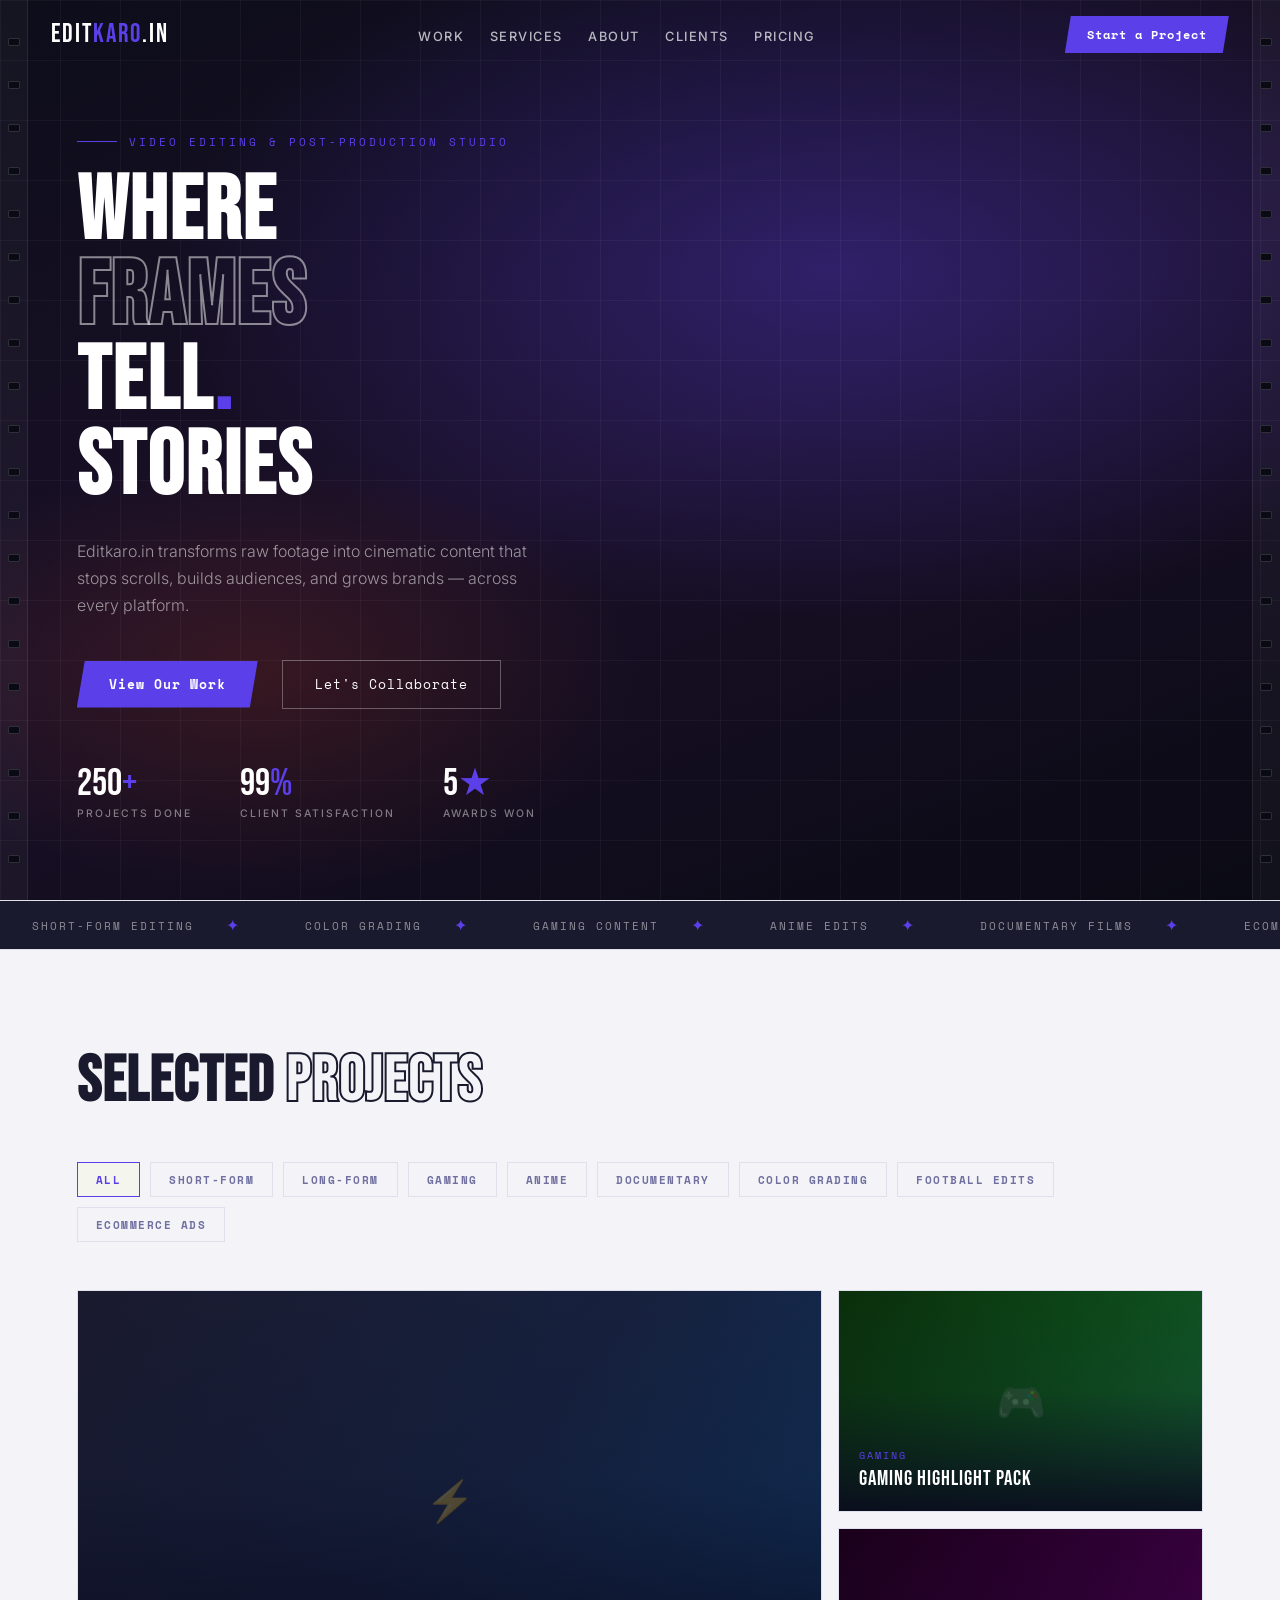
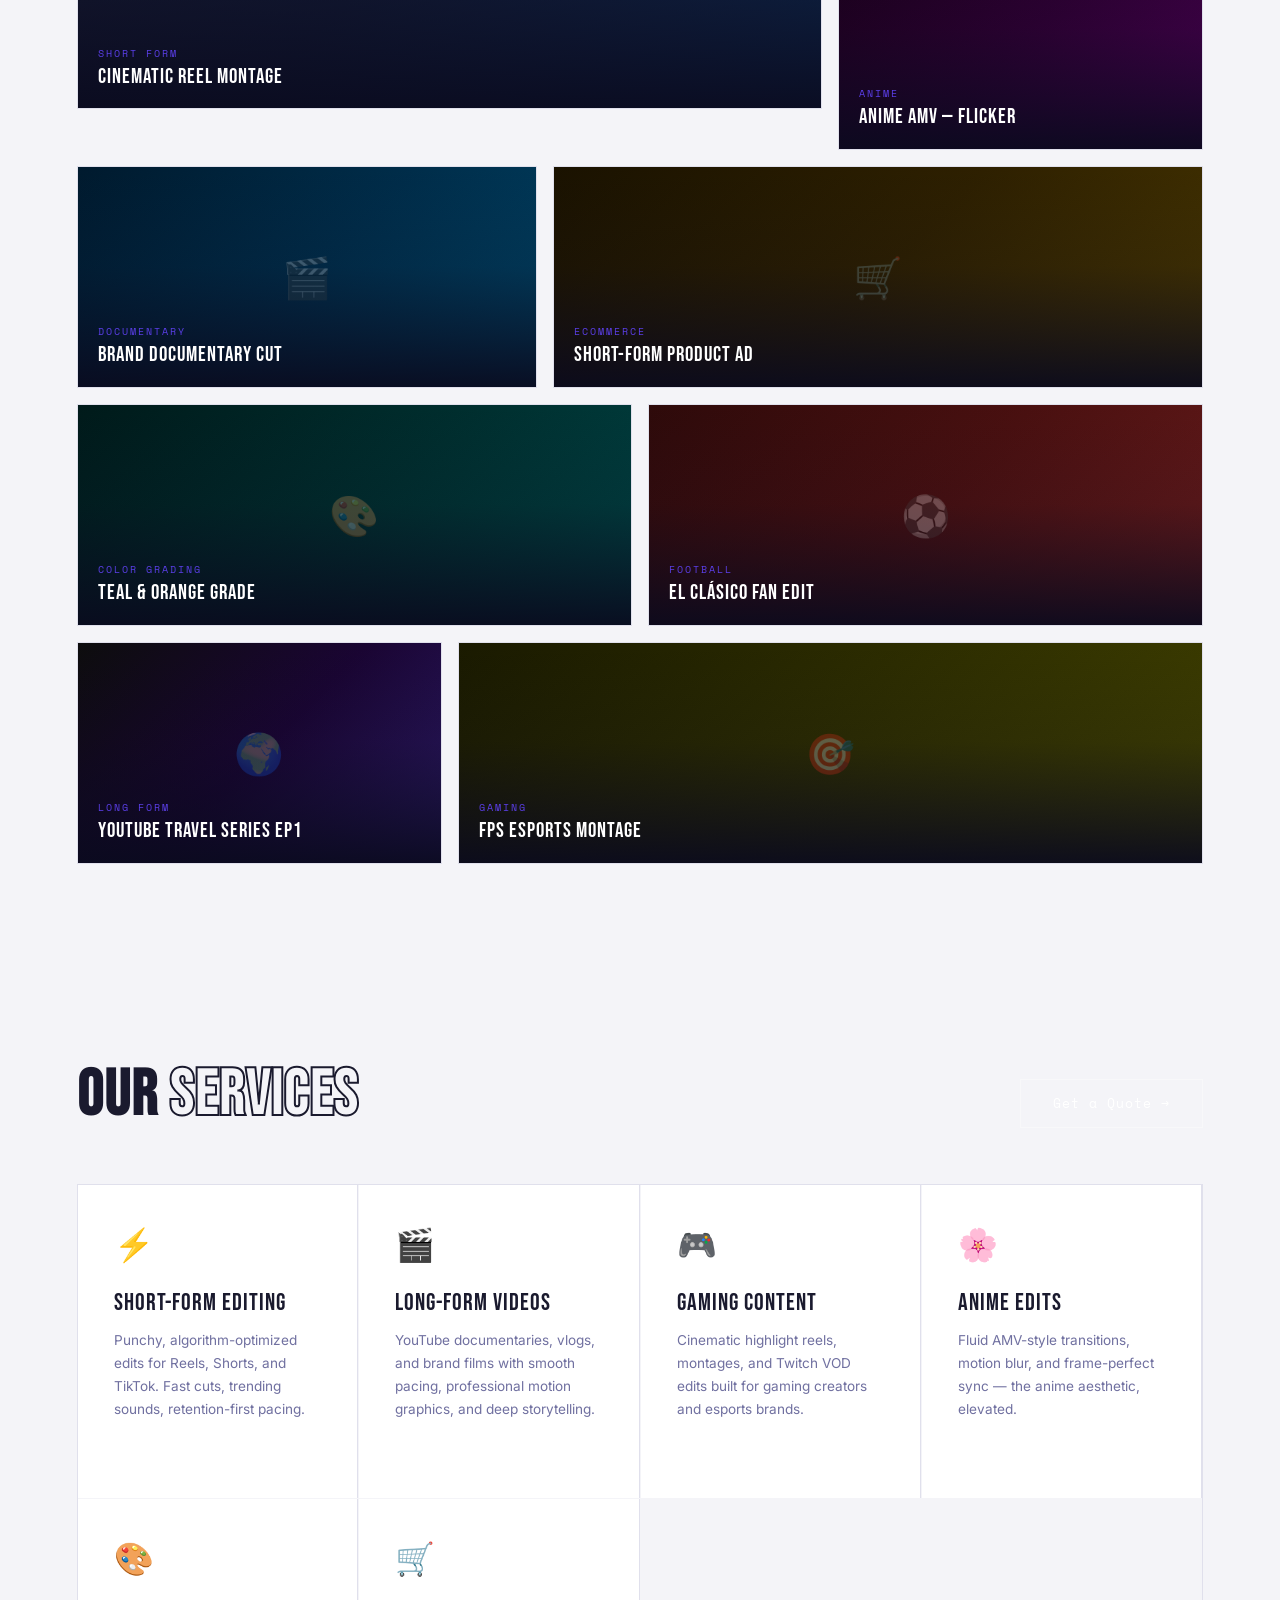
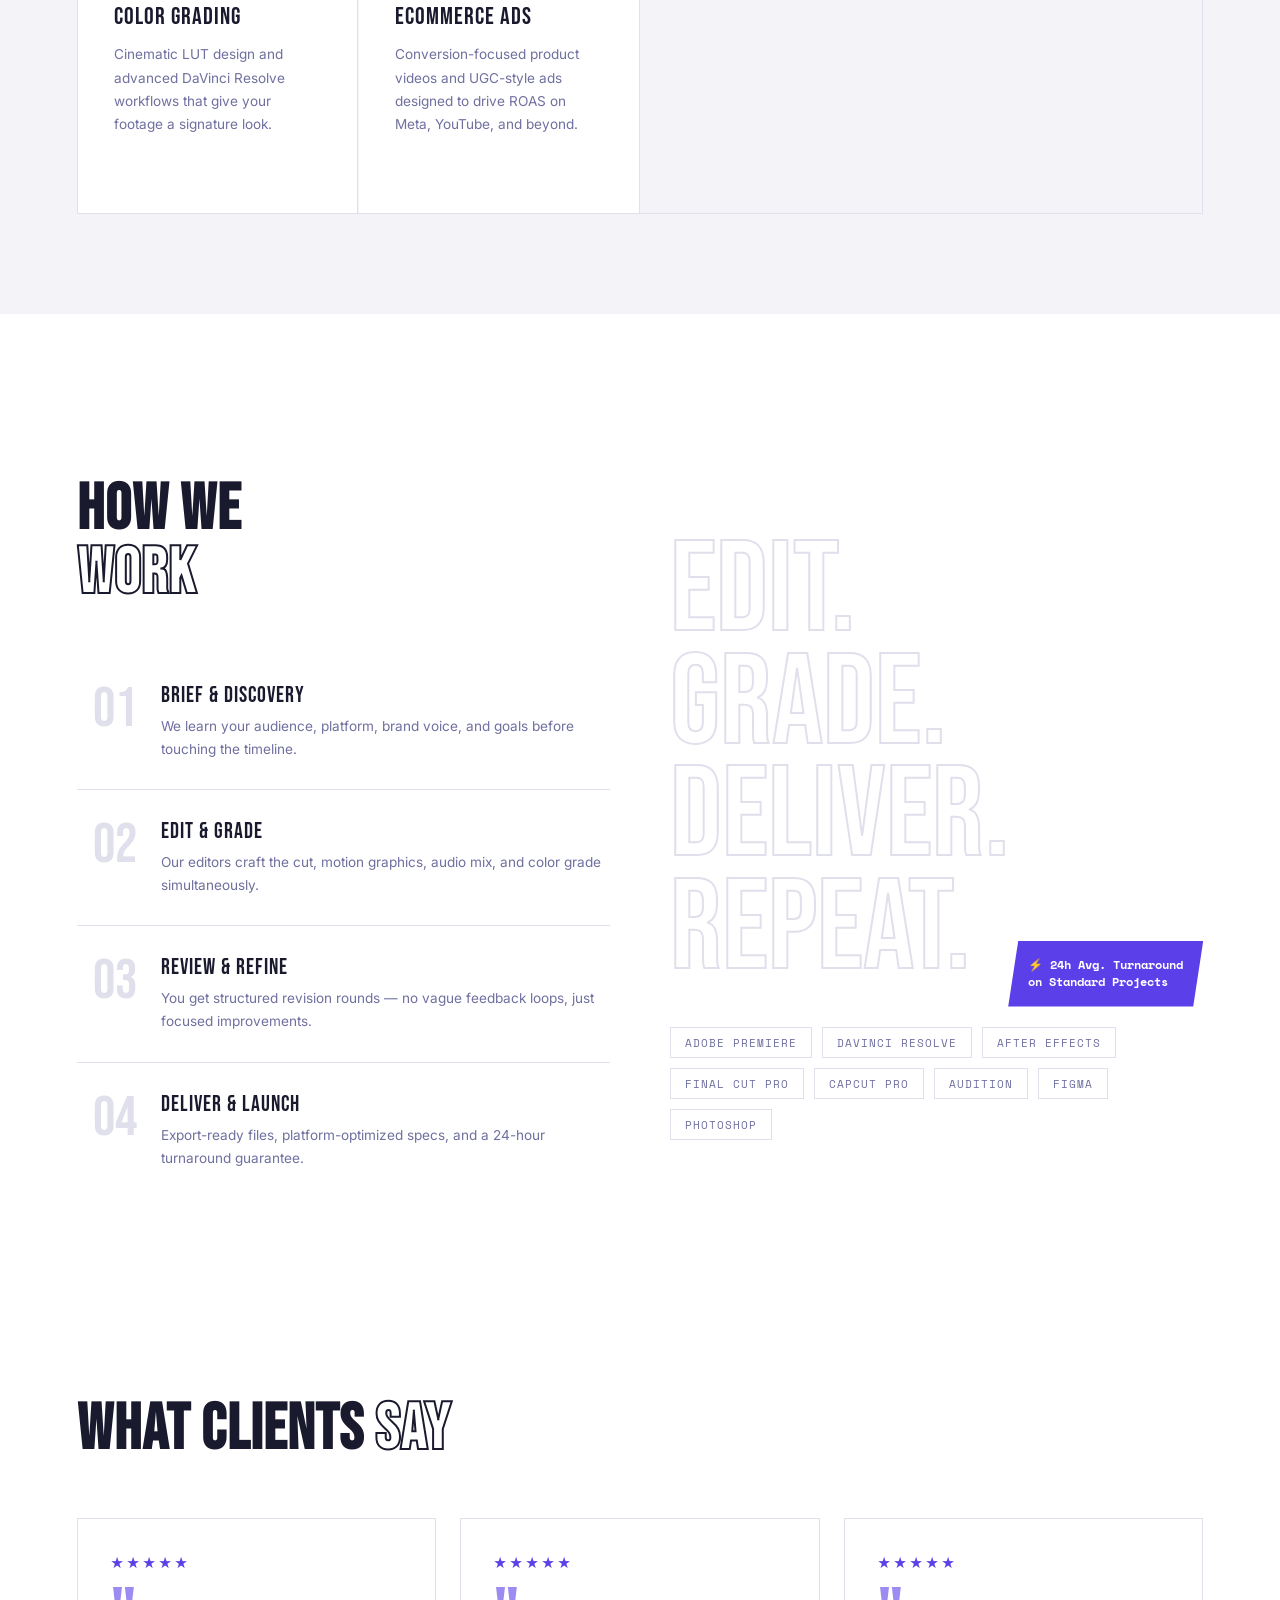
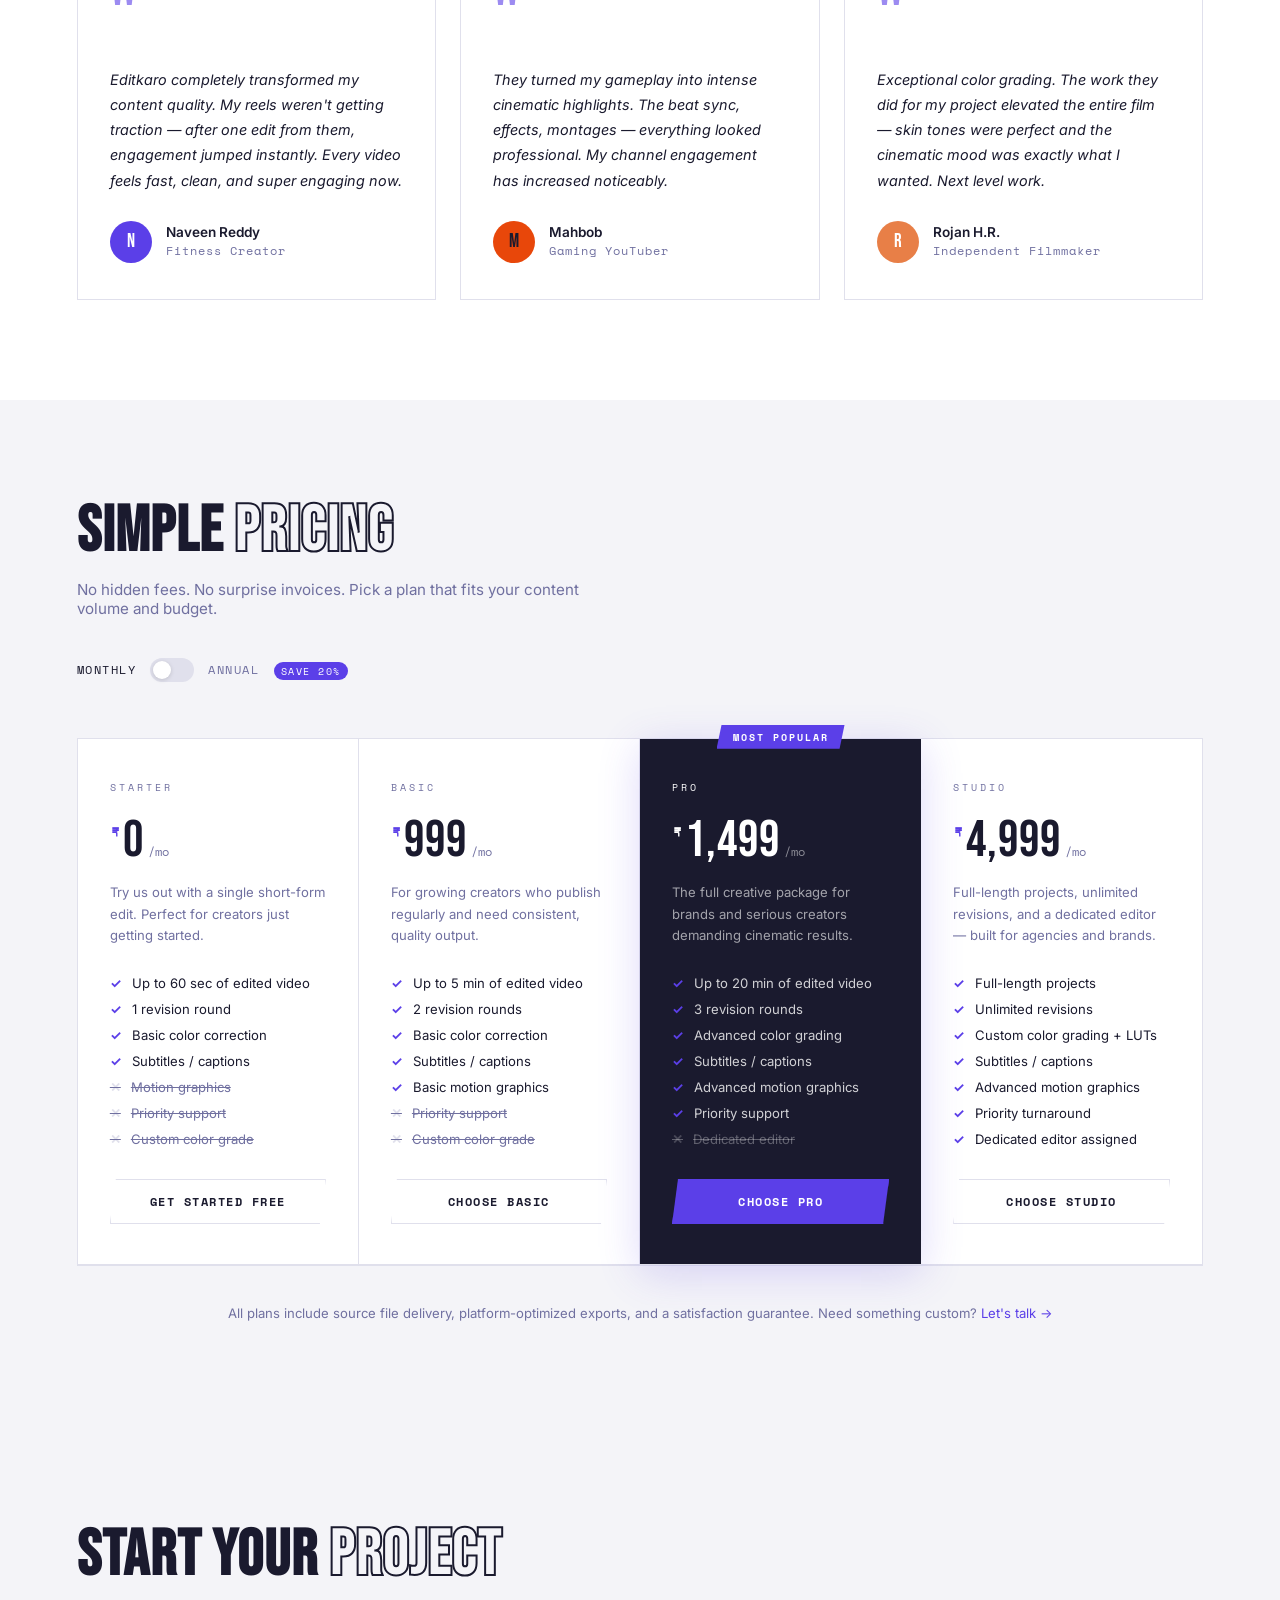
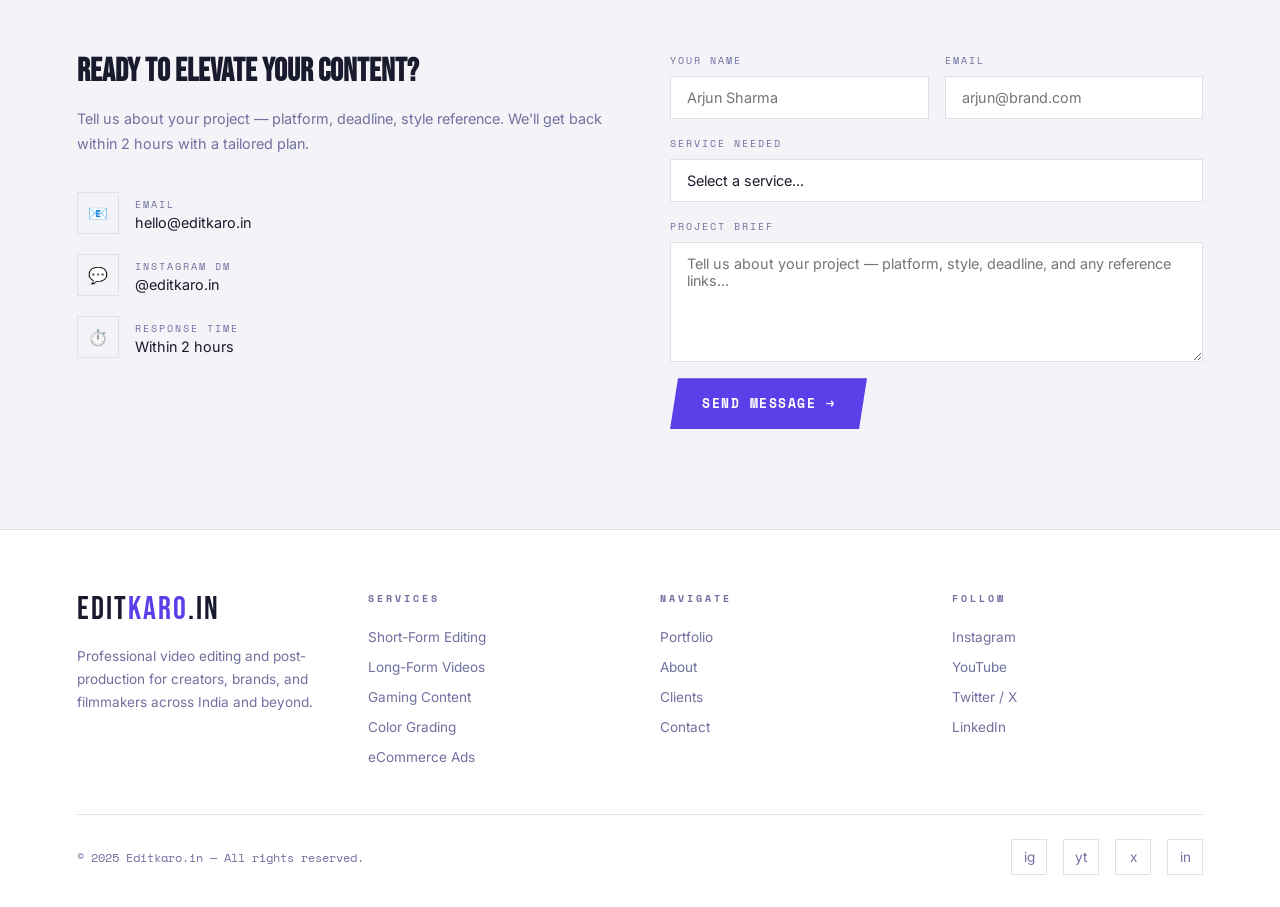
==== commit 8d038fe9: "Add files via upload" ====
--- a/index.html
+++ b/index.html
@@ -4,24 +4,6 @@
   <meta charset="UTF-8" />
   <meta name="viewport" content="width=device-width, initial-scale=1.0"/>
   <title>Editkaro.in — Where Frames Tell Stories</title>
-
-  <!-- SEO Meta Tags -->
-  <meta name="description" content="Editkaro.in is a professional video editing and post-production studio. We create cinematic short-form, long-form, gaming, anime, documentary, color grading, and eCommerce video content."/>
-  <meta name="keywords" content="video editing, post production, short form video, gaming highlights, anime edits, color grading, ecommerce ads, documentary, Editkaro, India"/>
-  <meta name="author" content="Editkaro.in"/>
-  <meta name="robots" content="index, follow"/>
-
-  <!-- Open Graph -->
-  <meta property="og:title" content="Editkaro.in — Where Frames Tell Stories"/>
-  <meta property="og:description" content="Professional video editing and post-production studio for creators, brands, and filmmakers."/>
-  <meta property="og:type" content="website"/>
-  <meta property="og:url" content="https://editkarocom.netlify.app"/>
-
-  <!-- Twitter Card -->
-  <meta name="twitter:card" content="summary_large_image"/>
-  <meta name="twitter:title" content="Editkaro.in — Where Frames Tell Stories"/>
-  <meta name="twitter:description" content="Professional video editing and post-production studio."/>
-
   <link rel="preconnect" href="https://fonts.googleapis.com"/>
   <link rel="preconnect" href="https://fonts.gstatic.com" crossorigin/>
   <link href="https://fonts.googleapis.com/css2?family=Bebas+Neue&family=Inter:wght@300;400;500;600&family=Space+Mono:wght@400;700&display=swap" rel="stylesheet"/>
@@ -58,13 +40,12 @@
     <div class="tick t3"></div>
   </div>
 </div>
-
 <nav id="mainNav">
   <div class="nav-logo">EDIT<span>KARO</span>.IN</div>
   <ul class="nav-links">
     <li><a href="#portfolio">Work</a></li>
     <li><a href="#services">Services</a></li>
-    <li><a href="about.html">About</a></li>
+    <li><a href="#about">About</a></li>
     <li><a href="#testimonials">Clients</a></li>
     <li><a href="#pricing">Pricing</a></li>
   </ul>
@@ -73,15 +54,13 @@
     <span></span><span></span><span></span>
   </div>
 </nav>
-
 <div class="mobile-menu" id="mobileMenu">
   <a href="#portfolio" class="mm-link">Work</a>
   <a href="#services" class="mm-link">Services</a>
-  <a href="about.html" class="mm-link">About</a>
+  <a href="#about" class="mm-link">About</a>
   <a href="#testimonials" class="mm-link">Clients</a>
   <a href="#contact" class="mm-link">Contact</a>
 </div>
-
 <section id="hero">
   <div class="hero-bg"></div>
   <div class="hero-grid"></div>
@@ -115,22 +94,10 @@
       <div class="stat-label">Awards Won</div>
     </div>
   </div>
-
-  <!-- ── Email Collector ── -->
-  <div class="email-collector reveal">
-    <div class="ec-label">🎬 Get editing tips & exclusive offers — free</div>
-    <div class="ec-row">
-      <input id="emailCollectorInput" type="email" placeholder="Enter your email address..." class="ec-input"/>
-      <button class="ec-btn" onclick="handleEmailSubmit(this)">Subscribe →</button>
-    </div>
-    <div class="ec-note">No spam. Unsubscribe anytime.</div>
-  </div>
-</section>
-
+</section>
 <div class="marquee-wrap">
   <div class="marquee-track" id="marqueeTrack"></div>
 </div>
-
 <section id="portfolio">
   <div class="reveal">
     <h2 class="section-title">SELECTED <span class="stroke">PROJECTS</span></h2>
@@ -146,9 +113,9 @@
     <button class="filter-btn" data-filter="football">Football Edits</button>
     <button class="filter-btn" data-filter="ecommerce">eCommerce Ads</button>
   </div>
-  <div class="portfolio-grid" id="portfolioGrid"></div>
-</section>
-
+  <div class="portfolio-grid" id="portfolioGrid">
+  </div>
+</section>
 <section id="services">
   <div class="services-header reveal">
     <div>
@@ -201,7 +168,6 @@
     </div>
   </div>
 </section>
-
 <section id="about">
   <div class="about-grid">
     <div class="reveal">
@@ -255,7 +221,6 @@
     </div>
   </div>
 </section>
-
 <section id="testimonials">
   <div class="reveal">
     <h2 class="section-title">WHAT CLIENTS <span class="stroke">SAY</span></h2>
@@ -299,7 +264,6 @@
     </div>
   </div>
 </section>
-
 <section id="pricing" style="background: var(--deep);">
   <div class="reveal">
     <h2 class="section-title">SIMPLE <span class="stroke">PRICING</span></h2>
@@ -393,7 +357,6 @@
   </div>
   <p class="pricing-note reveal">All plans include source file delivery, platform-optimized exports, and a satisfaction guarantee. Need something custom? <a href="#contact">Let's talk →</a></p>
 </section>
-
 <section id="contact">
   <div class="reveal">
     <h2 class="section-title">START YOUR <span class="stroke">PROJECT</span></h2>
@@ -432,17 +395,13 @@
       <div class="contact-form">
         <div class="form-row">
           <div class="form-group">
-            <label>Your Name *</label>
-            <input id="contactName" type="text" placeholder="Arjun Sharma"/>
+            <label>Your Name</label>
+            <input type="text" placeholder="Arjun Sharma"/>
           </div>
           <div class="form-group">
-            <label>Email *</label>
-            <input id="contactEmail" type="email" placeholder="arjun@brand.com"/>
-          </div>
-        </div>
-        <div class="form-group">
-          <label>Phone Number</label>
-          <input id="contactPhone" type="tel" placeholder="+91 98765 43210"/>
+            <label>Email</label>
+            <input type="email" placeholder="arjun@brand.com"/>
+          </div>
         </div>
         <div class="form-group">
           <label>Service Needed</label>
@@ -459,15 +418,14 @@
           </select>
         </div>
         <div class="form-group">
-          <label>Project Brief *</label>
-          <textarea id="contactMessage" placeholder="Tell us about your project — platform, style, deadline, and any reference links..."></textarea>
+          <label>Project Brief</label>
+          <textarea placeholder="Tell us about your project — platform, style, deadline, and any reference links..."></textarea>
         </div>
         <button class="form-submit" onclick="handleSubmit(this)">Send Message →</button>
       </div>
     </div>
   </div>
 </section>
-
 <footer>
   <div class="footer-top">
     <div class="footer-brand">
@@ -488,7 +446,7 @@
       <h4>Navigate</h4>
       <ul>
         <li><a href="#portfolio">Portfolio</a></li>
-        <li><a href="about.html">About</a></li>
+        <li><a href="#about">About</a></li>
         <li><a href="#testimonials">Clients</a></li>
         <li><a href="#contact">Contact</a></li>
       </ul>
@@ -513,7 +471,6 @@
     </div>
   </div>
 </footer>
-
 <div class="lightbox" id="lightbox">
   <div class="lightbox-inner">
     <div class="lightbox-close" id="lightboxClose">[ CLOSE × ]</div>
@@ -532,7 +489,6 @@
     </div>
   </div>
 </div>
-
 <script src="script.js"></script>
 </body>
 </html>
--- a/style.css
+++ b/style.css
@@ -1,58 +1,894 @@
-
-/* ── Email Collector ─────────────────────────────────────────── */
-.email-collector {
-  margin-top: 48px;
-  background: rgba(91,63,232,0.08);
-  border: 1px solid rgba(91,63,232,0.25);
-  border-radius: 16px;
-  padding: 28px 32px;
-  max-width: 560px;
-}
-.ec-label {
-  font-size: .85rem;
-  color: var(--accent);
-  font-family: 'Space Mono', monospace;
-  margin-bottom: 14px;
-  letter-spacing: .04em;
-}
-.ec-row {
-  display: flex;
-  gap: 12px;
-}
-.ec-input {
-  flex: 1;
-  background: rgba(255,255,255,0.05);
-  border: 1px solid var(--border);
-  border-radius: 8px;
-  padding: 12px 16px;
-  color: var(--fg);
-  font-family: 'Inter', sans-serif;
-  font-size: .9rem;
-  outline: none;
-  transition: border-color .3s;
-}
-.ec-input:focus { border-color: var(--accent); }
-.ec-input::placeholder { color: var(--muted); }
-.ec-btn {
-  background: var(--accent);
-  color: #fff;
-  border: none;
-  border-radius: 8px;
-  padding: 12px 22px;
-  font-family: 'Space Mono', monospace;
-  font-size: .85rem;
-  cursor: pointer;
-  white-space: nowrap;
-  transition: opacity .3s, background .3s;
-}
-.ec-btn:hover { opacity: .85; }
-.ec-btn:disabled { opacity: .6; cursor: not-allowed; }
-.ec-note {
-  font-size: .75rem;
-  color: var(--muted);
-  margin-top: 10px;
-}
-@media(max-width:500px){
-  .ec-row { flex-direction: column; }
-  .email-collector { padding: 20px; }
-}
+    *, *::before, *::after { box-sizing: border-box; margin: 0; padding: 0; }
+    :root {
+      --black:   #FFFFFF;
+      --deep:    #F4F4F8;
+      --card:    #FFFFFF;
+      --border:  #E0E0EC;
+      --accent:  #5B3FE8;   
+      --accent2: #E8470A;   
+      --text:    #1A1A2E;
+      --muted:   #7070A0;
+      --white:   #1A1A2E;
+      --ff-display: 'Bebas Neue', sans-serif;
+      --ff-body:    'Inter', sans-serif;
+      --ff-mono:    'Space Mono', monospace;
+    }
+    html { scroll-behavior: smooth; }
+    body {
+      background: var(--black);
+      color: var(--text);
+      font-family: var(--ff-body);
+      overflow-x: hidden;
+    }
+    ::-webkit-scrollbar { width: 4px; }
+    ::-webkit-scrollbar-track { background: var(--black); }
+    ::-webkit-scrollbar-thumb { background: var(--accent); border-radius: 2px; }
+    nav {
+      position: fixed; top: 0; left: 0; right: 0; z-index: 100;
+      display: flex; align-items: center; justify-content: space-between;
+      padding: 16px 4vw;
+      gap: 24px;
+      background: transparent;
+      backdrop-filter: none;
+      border-bottom: 1px solid transparent;
+      transition: background .4s, border-color .4s, backdrop-filter .4s;
+      box-sizing: border-box;
+    }
+    nav.scrolled {
+      background: rgba(255,255,255,0.95);
+      backdrop-filter: blur(16px);
+      border-bottom-color: var(--border);
+    }
+    nav.scrolled .nav-logo { color: var(--text); }
+    nav.scrolled .nav-links a { color: var(--muted); }
+    nav.scrolled .nav-links a:hover { color: var(--accent); }
+    nav.scrolled .hamburger span { background: var(--text); }
+    .nav-logo {
+      font-family: var(--ff-display);
+      font-size: 1.6rem;
+      letter-spacing: 2px;
+      color: #fff;
+      transition: color .4s;
+    }
+    .nav-logo span { color: var(--accent); }
+    .nav-links { display: flex; gap: clamp(12px, 2vw, 32px); list-style: none; flex-shrink: 1; }
+    .nav-links a {
+      font-size: .8rem; font-weight: 500; letter-spacing: 1.5px;
+      text-transform: uppercase; color: rgba(255,255,255,.7);
+      text-decoration: none; transition: color .2s;
+    }
+    .nav-links a:hover { color: var(--accent); }
+    .nav-cta {
+      background: var(--accent); color: #fff;
+      border: none; padding: 10px 22px;
+      font-family: var(--ff-mono); font-size: .75rem; font-weight: 700;
+      letter-spacing: 1px; cursor: pointer;
+      clip-path: polygon(6px 0%, 100% 0%, calc(100% - 6px) 100%, 0% 100%);
+      transition: background .2s, transform .15s;
+      text-decoration: none;
+    }
+    .nav-cta:hover { background: #fff; color: var(--accent); transform: translateY(-1px); }
+    .hamburger { display: none; flex-direction: column; gap: 5px; cursor: pointer; }
+    .hamburger span { display: block; width: 24px; height: 2px; background: #fff; transition: .3s; }
+    #cinematic-intro {
+      position: fixed; inset: 0; z-index: 9999;
+      background: #000;
+      display: flex; align-items: center; justify-content: center;
+      overflow: hidden;
+      animation: introFadeOut .8s ease-in forwards;
+      animation-delay: 4.4s;
+      pointer-events: none;
+    }
+    #cinematic-intro.done { display: none; }
+    .intro-bar-top, .intro-bar-bottom {
+      position: absolute; left: 0; right: 0; height: 80px;
+      background: #000; z-index: 2;
+    }
+    .intro-bar-top { top: 0; animation: barRetract .6s ease-out forwards; animation-delay: 3.8s; }
+    .intro-bar-bottom { bottom: 0; animation: barRetractBottom .6s ease-out forwards; animation-delay: 3.8s; }
+    @keyframes barRetract { to { transform: translateY(-100%); } }
+    @keyframes barRetractBottom { to { transform: translateY(100%); } }
+    .intro-grain {
+      position: absolute; inset: 0; z-index: 1; opacity: .18;
+      background-image: url("data:image/svg+xml,%3Csvg viewBox='0 0 200 200' xmlns='http://www.w3.org/2000/svg'%3E%3Cfilter id='n'%3E%3CfeTurbulence type='fractalNoise' baseFrequency='0.9' numOctaves='4' stitchTiles='stitch'/%3E%3C/filter%3E%3Crect width='100%25' height='100%25' filter='url(%23n)'/%3E%3C/svg%3E");
+      background-size: 180px;
+      animation: grainShift .12s steps(1) infinite;
+    }
+    @keyframes grainShift {
+      0%  { background-position: 0 0; }
+      25% { background-position: -40px 20px; }
+      50% { background-position: 20px -30px; }
+      75% { background-position: -20px 40px; }
+    }
+    .intro-bg {
+      position: absolute; inset: 0; z-index: 0;
+      background: #000;
+      animation: introBgPulse 5s ease-in-out forwards;
+    }
+    @keyframes introBgPulse {
+      0%   { background: #000; }
+      20%  { background: radial-gradient(ellipse 70% 60% at 60% 40%, rgba(91,63,232,.55) 0%, #060612 60%); }
+      50%  { background: radial-gradient(ellipse 90% 70% at 40% 50%, rgba(232,71,10,.4) 0%, #080410 55%), radial-gradient(ellipse 60% 50% at 75% 30%, rgba(91,63,232,.5) 0%, transparent 60%); }
+      80%  { background: radial-gradient(ellipse 80% 60% at 65% 30%, rgba(91,63,232,.6) 0%, #0d0d1a 65%); }
+      100% { background: radial-gradient(ellipse 80% 60% at 65% 30%, rgba(91,63,232,.35) 0%, transparent 65%), linear-gradient(160deg, #0d0d1a 0%, #1a1028 50%, #0a0a14 100%); }
+    }
+    .intro-grid {
+      position: absolute; inset: 0; z-index: 0; opacity: 0;
+      background-image:
+        linear-gradient(rgba(255,255,255,.04) 1px, transparent 1px),
+        linear-gradient(90deg, rgba(255,255,255,.04) 1px, transparent 1px);
+      background-size: 60px 60px;
+      animation: introGridAppear 1.5s ease-out forwards, gridDrift 20s linear 1.5s infinite;
+      animation-delay: 1.5s, 1.5s;
+    }
+    @keyframes introGridAppear { from { opacity: 0; } to { opacity: 1; } }
+    .intro-logo {
+      position: relative; z-index: 3;
+      text-align: center;
+      display: flex; flex-direction: column; align-items: center; gap: 16px;
+    }
+    .intro-logo-text {
+      font-family: 'Bebas Neue', sans-serif;
+      font-size: clamp(3rem, 10vw, 7rem);
+      letter-spacing: 6px;
+      color: #fff;
+      opacity: 0;
+      transform: scale(.85);
+      animation: logoReveal .9s cubic-bezier(.22,1,.36,1) forwards;
+      animation-delay: .4s;
+    }
+    .intro-logo-text span { color: #5B3FE8; }
+    .intro-logo-sub {
+      font-family: 'Space Mono', monospace;
+      font-size: clamp(.55rem, 1.5vw, .75rem);
+      letter-spacing: 5px;
+      text-transform: uppercase;
+      color: rgba(255,255,255,.45);
+      opacity: 0;
+      animation: logoReveal .7s ease-out forwards;
+      animation-delay: 1s;
+    }
+    .intro-scanline {
+      position: absolute; left: 0; right: 0; height: 2px;
+      background: linear-gradient(90deg, transparent 0%, rgba(91,63,232,.8) 30%, rgba(255,255,255,.9) 50%, rgba(91,63,232,.8) 70%, transparent 100%);
+      z-index: 4;
+      top: 50%;
+      opacity: 0;
+      animation: scanReveal .15s ease-out forwards, scanSweep 1.2s ease-in-out forwards;
+      animation-delay: .3s, .3s;
+    }
+    @keyframes scanReveal { to { opacity: 1; } }
+    @keyframes scanSweep {
+      0%   { top: 0%; opacity: 1; }
+      60%  { top: 100%; opacity: 1; }
+      100% { top: 100%; opacity: 0; }
+    }
+    .intro-corner {
+      position: absolute; z-index: 3;
+      width: 40px; height: 40px;
+      opacity: 0;
+      animation: cornerFade .5s ease-out forwards;
+      animation-delay: .8s;
+    }
+    .intro-corner svg { display: block; }
+    .ic-tl { top: 20%; left: 8%; }
+    .ic-tr { top: 20%; right: 8%; transform: scaleX(-1); }
+    .ic-bl { bottom: 20%; left: 8%; transform: scaleY(-1); }
+    .ic-br { bottom: 20%; right: 8%; transform: scale(-1,-1); }
+    @keyframes cornerFade { to { opacity: .5; } }
+    .intro-tagline {
+      position: absolute; bottom: 22%; left: 50%; transform: translateX(-50%);
+      z-index: 3;
+      font-family: 'Space Mono', monospace;
+      font-size: clamp(.6rem, 1.4vw, .8rem);
+      letter-spacing: 4px;
+      text-transform: uppercase;
+      color: rgba(255,255,255,.35);
+      white-space: nowrap;
+      opacity: 0;
+      animation: logoReveal .7s ease-out forwards;
+      animation-delay: 2s;
+    }
+    .intro-tagline span { color: #5B3FE8; }
+    .intro-ticks {
+      position: absolute; bottom: 14%; left: 50%; transform: translateX(-50%);
+      z-index: 3; display: flex; gap: 10px;
+    }
+    .tick {
+      width: 6px; height: 6px; border-radius: 50%;
+      background: rgba(255,255,255,.2);
+      border: 1px solid rgba(255,255,255,.25);
+    }
+    .tick.t1 { animation: tickFill .15s ease-out forwards; animation-delay: 1.2s; }
+    .tick.t2 { animation: tickFill .15s ease-out forwards; animation-delay: 2.2s; }
+    .tick.t3 { animation: tickFill .15s ease-out forwards; animation-delay: 3.2s; }
+    @keyframes tickFill { to { background: #5B3FE8; border-color: #5B3FE8; box-shadow: 0 0 8px #5B3FE8; } }
+    @keyframes logoReveal {
+      from { opacity: 0; transform: scale(.88) translateY(8px); }
+      to   { opacity: 1; transform: scale(1) translateY(0); }
+    }
+    @keyframes introFadeOut {
+      from { opacity: 1; }
+      to   { opacity: 0; pointer-events: none; }
+    }
+    #hero {
+      position: relative; min-height: 100vh;
+      display: flex; flex-direction: column; justify-content: flex-end;
+      padding: 120px 6vw 80px;
+      overflow: hidden;
+      max-width: 100%;
+    }
+    .hero-bg {
+      position: absolute; inset: 0; z-index: 0;
+      background:
+        radial-gradient(ellipse 80% 60% at 65% 30%, rgba(91,63,232,.35) 0%, transparent 65%),
+        radial-gradient(ellipse 50% 40% at 20% 75%, rgba(232,71,10,.15) 0%, transparent 60%),
+        linear-gradient(160deg, #0d0d1a 0%, #1a1028 50%, #0a0a14 100%);
+    }
+    .hero-grid {
+      position: absolute; inset: 0; z-index: 0;
+      background-image:
+        linear-gradient(rgba(255,255,255,.04) 1px, transparent 1px),
+        linear-gradient(90deg, rgba(255,255,255,.04) 1px, transparent 1px);
+      background-size: 60px 60px;
+      animation: gridDrift 20s linear infinite;
+    }
+    @keyframes gridDrift {
+      from { background-position: 0 0; }
+      to   { background-position: 60px 60px; }
+    }
+    .sprockets {
+      position: absolute; top: 0; bottom: 0; left: 0; width: 28px; z-index: 1;
+      display: flex; flex-direction: column; justify-content: space-around; padding: 20px 0;
+    }
+    .sprockets::before {
+      content: '';
+      position: absolute; inset: 0;
+      background: rgba(255,255,255,.03);
+      border-right: 1px solid rgba(255,255,255,.08);
+    }
+    .sprocket-hole {
+      width: 12px; height: 8px; margin: 0 auto;
+      background: #0a0a14;
+      border: 1px solid rgba(255,255,255,.15);
+      border-radius: 2px;
+      position: relative; z-index: 2;
+    }
+    .sprockets-right {
+      left: auto; right: 0;
+      border-right: none;
+    }
+    .sprockets-right::before { border-right: none; border-left: 1px solid rgba(255,255,255,.08); }
+    .hero-eyebrow {
+      position: relative; z-index: 2;
+      font-family: var(--ff-mono); font-size: .7rem;
+      color: var(--accent); letter-spacing: 3px; text-transform: uppercase;
+      margin-bottom: 20px;
+      display: flex; align-items: center; gap: 12px;
+    }
+    .hero-eyebrow::before {
+      content: '';
+      display: block; width: 40px; height: 1px; background: var(--accent);
+    }
+    .hero-headline {
+      position: relative; z-index: 2;
+      font-family: var(--ff-display);
+      font-size: clamp(2.5rem, 7vw, 6rem);
+      line-height: .95;
+      letter-spacing: 2px;
+      color: #ffffff;
+    }
+    .hero-headline .stroke {
+      -webkit-text-stroke: 2px rgba(255,255,255,.5);
+      color: transparent;
+    }
+    .hero-headline .lime { color: var(--accent); }
+    .hero-sub {
+      position: relative; z-index: 2;
+      margin-top: 28px;
+      font-size: 1rem; font-weight: 300; color: rgba(255,255,255,.55);
+      max-width: 480px; line-height: 1.7;
+    }
+    .hero-actions {
+      position: relative; z-index: 2;
+      margin-top: 40px; display: flex; align-items: center; gap: 24px; flex-wrap: wrap;
+    }
+    .btn-primary {
+      background: var(--accent); color: var(--black);
+      font-family: var(--ff-mono); font-size: .8rem; font-weight: 700;
+      letter-spacing: 1px; padding: 14px 32px; cursor: pointer;
+      clip-path: polygon(8px 0%, 100% 0%, calc(100% - 8px) 100%, 0% 100%);
+      text-decoration: none; display: inline-block;
+      transition: transform .15s, background .2s;
+    }
+    .btn-primary:hover { background: var(--white); transform: translateY(-2px); }
+    .btn-ghost {
+      border: 1px solid rgba(255,255,255,.3); color: #fff;
+      font-family: var(--ff-mono); font-size: .8rem;
+      letter-spacing: 1px; padding: 14px 32px; cursor: pointer;
+      text-decoration: none; display: inline-block;
+      transition: border-color .2s, color .2s;
+    }
+    .btn-ghost:hover { border-color: var(--accent); color: var(--accent); }
+    .hero-stats {
+      position: relative; z-index: 2;
+      display: flex; gap: 48px;
+      margin-top: 56px;
+    }
+    .stat { text-align: left; }
+    .stat-num {
+      font-family: var(--ff-display); font-size: 2.4rem;
+      color: #ffffff; line-height: 1;
+    }
+    .stat-num span { color: var(--accent); }
+    .stat-label {
+      font-size: .65rem; font-weight: 500; letter-spacing: 2px;
+      text-transform: uppercase; color: rgba(255,255,255,.45); margin-top: 4px;
+    }
+    .marquee-wrap {
+      overflow: hidden; border-top: 1px solid var(--border); border-bottom: 1px solid var(--border);
+      padding: 12px 0; background: var(--text);
+    }
+    .marquee-track {
+      display: flex; gap: 0; width: max-content;
+      animation: marquee 22s linear infinite;
+    }
+    .marquee-track:hover { animation-play-state: paused; }
+    @keyframes marquee { from { transform: translateX(0); } to { transform: translateX(-50%); } }
+    .marquee-item {
+      padding: 0 32px; white-space: nowrap;
+      font-family: var(--ff-mono); font-size: .7rem;
+      letter-spacing: 2px; text-transform: uppercase; color: rgba(255,255,255,.5);
+      display: flex; align-items: center; gap: 32px;
+    }
+    .marquee-item .dot { color: var(--accent); font-size: 1rem; }
+    section { padding: clamp(60px, 8vw, 100px) clamp(20px, 6vw, 80px); max-width: 1600px; margin-left: auto; margin-right: auto; width: 100%; box-sizing: border-box; }
+    .marquee-wrap { max-width: 100%; }
+    footer { max-width: 1600px; margin-left: auto; margin-right: auto; width: 100%; }
+    nav { max-width: 100%; }
+    .section-label {
+      font-family: var(--ff-mono); font-size: .65rem;
+      color: var(--accent); letter-spacing: 3px; text-transform: uppercase;
+      margin-bottom: 16px;
+    }
+    .section-title {
+      font-family: var(--ff-display);
+      font-size: clamp(2.4rem, 5vw, 4rem);
+      line-height: 1; letter-spacing: 1px; color: var(--white);
+    }
+    .section-title .stroke {
+      -webkit-text-stroke: 2px var(--text);
+      color: transparent;
+    }
+    #portfolio { background: var(--deep); }
+    .filter-bar {
+      display: flex; flex-wrap: wrap; gap: 10px;
+      margin: 48px 0 48px;
+    }
+    .filter-btn {
+      font-family: var(--ff-mono); font-size: .7rem; font-weight: 700;
+      letter-spacing: 1.5px; text-transform: uppercase;
+      padding: 8px 18px; cursor: pointer;
+      border: 1px solid var(--border); background: transparent;
+      color: var(--muted);
+      transition: all .2s;
+    }
+    .filter-btn:hover, .filter-btn.active {
+      border-color: var(--accent); color: var(--accent);
+      background: rgba(232,255,71,.06);
+    }
+    .portfolio-grid {
+      display: grid;
+      grid-template-columns: repeat(12, 1fr);
+      gap: 16px;
+    }
+    .pcard {
+      position: relative; overflow: hidden; cursor: pointer;
+      background: var(--card); border: 1px solid var(--border);
+      transition: border-color .3s, transform .3s;
+    }
+    .pcard:hover { border-color: var(--accent); transform: translateY(-4px); }
+    .pcard:nth-child(1)  { grid-column: span 8; grid-row: span 2; aspect-ratio: 16/9; }
+    .pcard:nth-child(2)  { grid-column: span 4; }
+    .pcard:nth-child(3)  { grid-column: span 4; }
+    .pcard:nth-child(4)  { grid-column: span 5; }
+    .pcard:nth-child(5)  { grid-column: span 7; }
+    .pcard:nth-child(6)  { grid-column: span 6; }
+    .pcard:nth-child(7)  { grid-column: span 6; }
+    .pcard:nth-child(8)  { grid-column: span 4; }
+    .pcard:nth-child(9)  { grid-column: span 8; }
+    .pcard-thumb {
+      width: 100%; height: 100%;
+      min-height: 180px;
+      object-fit: cover;
+      display: block;
+      transition: transform .5s, filter .4s;
+      filter: brightness(.85) saturate(.9);
+    }
+    .pcard:hover .pcard-thumb { transform: scale(1.06); filter: brightness(1) saturate(1.1); }
+    .pcard-overlay {
+      position: absolute; inset: 0;
+      background: linear-gradient(to top, rgba(10,10,30,.92) 0%, rgba(10,10,30,.15) 55%, transparent 100%);
+      display: flex; flex-direction: column; justify-content: flex-end;
+      padding: 20px;
+      transition: opacity .3s;
+    }
+    .pcard-cat {
+      font-family: var(--ff-mono); font-size: .6rem;
+      letter-spacing: 2px; text-transform: uppercase;
+      color: var(--accent); margin-bottom: 6px;
+    }
+    .pcard-title {
+      font-family: var(--ff-display); font-size: 1.3rem;
+      letter-spacing: 1px; color: #ffffff; line-height: 1.1;
+    }
+    .pcard-play {
+      position: absolute; top: 50%; left: 50%; transform: translate(-50%, -50%) scale(0);
+      width: 52px; height: 52px; border-radius: 50%;
+      background: var(--accent);
+      display: flex; align-items: center; justify-content: center;
+      transition: transform .3s cubic-bezier(.34,1.56,.64,1);
+    }
+    .pcard-play svg { fill: var(--black); margin-left: 4px; }
+    .pcard:hover .pcard-play { transform: translate(-50%, -50%) scale(1); }
+    .thumb-gradient {
+      width: 100%; height: 100%; min-height: 200px;
+      display: flex; align-items: center; justify-content: center;
+    }
+    .tg-1 { background: linear-gradient(135deg, #1a1a2e 0%, #16213e 50%, #0f3460 100%); }
+    .tg-2 { background: linear-gradient(135deg, #0d0d0d 0%, #1a0533 50%, #2d1b69 100%); }
+    .tg-3 { background: linear-gradient(135deg, #0a2e0a 0%, #0d4a1a 50%, #166434 100%); }
+    .tg-4 { background: linear-gradient(135deg, #2e0a0a 0%, #4a1010 50%, #6b1c1c 100%); }
+    .tg-5 { background: linear-gradient(135deg, #1a1200 0%, #2e2000 50%, #4a3800 100%); }
+    .tg-6 { background: linear-gradient(135deg, #001a2e 0%, #002d4a 50%, #004466 100%); }
+    .tg-7 { background: linear-gradient(135deg, #1a001a 0%, #2e0033 50%, #4a0052 100%); }
+    .tg-8 { background: linear-gradient(135deg, #001a1a 0%, #002e2e 50%, #004444 100%); }
+    .tg-9 { background: linear-gradient(135deg, #1a1a00 0%, #2e2e00 50%, #424200 100%); }
+    .thumb-icon { font-size: 3rem; opacity: .25; }
+    #about { background: var(--black); }
+    .about-grid { display: grid; grid-template-columns: repeat(auto-fit, minmax(320px, 1fr)); gap: 60px; align-items: center; margin-top: 64px; }
+    .process-steps { display: flex; flex-direction: column; gap: 0; }
+    .process-step {
+      display: flex; gap: 24px; align-items: flex-start;
+      padding: 28px 0; border-bottom: 1px solid var(--border);
+    }
+    .process-step:last-child { border-bottom: none; }
+    .step-num {
+      font-family: var(--ff-display); font-size: 3.5rem; line-height: 1;
+      color: var(--border); flex-shrink: 0; width: 60px; text-align: right;
+      transition: color .3s;
+    }
+    .process-step:hover .step-num { color: var(--accent); }
+    .step-content {}
+    .step-name {
+      font-family: var(--ff-display); font-size: 1.4rem;
+      letter-spacing: 1px; color: var(--white); margin-bottom: 6px;
+    }
+    .step-desc { font-size: .85rem; color: var(--muted); line-height: 1.7; }
+    .about-visual {
+      position: relative;
+    }
+    .about-big-text {
+      font-family: var(--ff-display);
+      font-size: clamp(5rem, 10vw, 8rem);
+      line-height: .88;
+      -webkit-text-stroke: 2px var(--border);
+      color: transparent;
+      user-select: none;
+      transition: -webkit-text-stroke .3s;
+    }
+    .about-big-text:hover { -webkit-text-stroke-color: var(--accent); }
+    .about-badge {
+      position: absolute; bottom: -20px; right: 0;
+      background: var(--accent); color: var(--black);
+      font-family: var(--ff-mono); font-size: .75rem; font-weight: 700;
+      padding: 16px 20px; line-height: 1.4;
+      clip-path: polygon(10px 0%, 100% 0%, calc(100% - 10px) 100%, 0% 100%);
+    }
+    .about-tags {
+      display: flex; flex-wrap: wrap; gap: 10px; margin-top: 40px;
+    }
+    .tag {
+      border: 1px solid var(--border); color: var(--muted);
+      font-size: .7rem; font-family: var(--ff-mono);
+      letter-spacing: 1px; padding: 6px 14px; text-transform: uppercase;
+      transition: border-color .2s, color .2s;
+    }
+    .tag:hover { border-color: var(--accent2); color: var(--text); }
+    #services { background: var(--deep); }
+    .services-header { display: flex; justify-content: space-between; align-items: flex-end; margin-bottom: 56px; }
+    .services-grid {
+      display: grid; grid-template-columns: repeat(auto-fit, minmax(280px, 1fr)); gap: 1px;
+      border: 1px solid var(--border);
+    }
+    .svc-card {
+      background: var(--card); padding: 40px 36px;
+      border-right: 1px solid var(--border);
+      position: relative; overflow: hidden;
+      transition: background .3s;
+    }
+    .svc-card:hover { background: #F7F7FF; }
+    .svc-card::after {
+      content: '';
+      position: absolute; bottom: 0; left: 0; right: 0; height: 2px;
+      background: var(--accent); transform: scaleX(0); transform-origin: left;
+      transition: transform .4s;
+    }
+    .svc-card:hover::after { transform: scaleX(1); }
+    .svc-icon {
+      font-size: 2rem; margin-bottom: 24px; display: block;
+    }
+    .svc-num {
+      position: absolute; top: 20px; right: 24px;
+      font-family: var(--ff-display); font-size: 4rem; line-height: 1;
+      color: rgba(255,255,255,.04); user-select: none;
+    }
+    .svc-name {
+      font-family: var(--ff-display); font-size: 1.5rem;
+      letter-spacing: 1px; color: var(--white); margin-bottom: 12px;
+    }
+    .svc-desc { font-size: .85rem; color: var(--muted); line-height: 1.7; }
+    .svc-arrow {
+      display: inline-block; margin-top: 20px;
+      color: var(--accent); font-size: .75rem;
+      font-family: var(--ff-mono); letter-spacing: 1px;
+      opacity: 0; transform: translateX(-6px);
+      transition: opacity .3s, transform .3s;
+    }
+    .svc-card:hover .svc-arrow { opacity: 1; transform: translateX(0); }
+    #testimonials { background: var(--black); }
+    .testimonials-grid {
+      display: grid; grid-template-columns: repeat(auto-fit, minmax(280px, 1fr)); gap: 24px; margin-top: 56px;
+    }
+    .tcard {
+      background: var(--card); border: 1px solid var(--border);
+      padding: 36px 32px;
+      position: relative; overflow: hidden;
+      transition: border-color .3s, transform .3s;
+    }
+    .tcard:hover { border-color: var(--accent2); transform: translateY(-4px); }
+    .tcard-quote {
+      font-family: var(--ff-display); font-size: 5rem; line-height: .8;
+      color: var(--accent); margin-bottom: 16px; opacity: .6;
+    }
+    .tcard-text {
+      font-size: .9rem; color: var(--text); line-height: 1.75;
+      font-style: italic; margin-bottom: 28px;
+    }
+    .tcard-author { display: flex; align-items: center; gap: 14px; }
+    .tcard-avatar {
+      width: 42px; height: 42px; border-radius: 50%;
+      display: flex; align-items: center; justify-content: center;
+      font-family: var(--ff-display); font-size: 1.2rem;
+      color: var(--black); flex-shrink: 0;
+    }
+    .av-1 { background: var(--accent); }
+    .av-2 { background: var(--accent2); color: var(--white); }
+    .av-3 { background: #E87F47; }
+    .tcard-name {
+      font-weight: 600; font-size: .85rem; color: var(--white); margin-bottom: 2px;
+    }
+    .tcard-role { font-size: .72rem; color: var(--muted); font-family: var(--ff-mono); letter-spacing: 1px; }
+    .stars { color: var(--accent); font-size: .85rem; margin-bottom: 16px; letter-spacing: 2px; }
+    #contact { background: var(--deep); }
+    .contact-grid { display: grid; grid-template-columns: repeat(auto-fit, minmax(300px, 1fr)); gap: 60px; margin-top: 64px; }
+    .contact-info h3 {
+      font-family: var(--ff-display); font-size: 2rem;
+      color: var(--white); margin-bottom: 16px;
+    }
+    .contact-info p { font-size: .9rem; color: var(--muted); line-height: 1.7; margin-bottom: 36px; }
+    .contact-items { display: flex; flex-direction: column; gap: 20px; }
+    .contact-item {
+      display: flex; gap: 16px; align-items: center;
+    }
+    .ci-icon {
+      width: 42px; height: 42px;
+      border: 1px solid var(--border);
+      display: flex; align-items: center; justify-content: center;
+      font-size: 1rem; flex-shrink: 0;
+      transition: border-color .2s, background .2s;
+    }
+    .contact-item:hover .ci-icon { border-color: var(--accent); background: rgba(232,255,71,.08); }
+    .ci-label { font-size: .65rem; font-family: var(--ff-mono); letter-spacing: 2px; color: var(--muted); text-transform: uppercase; }
+    .ci-value { font-size: .9rem; color: var(--text); margin-top: 2px; }
+    .contact-form { display: flex; flex-direction: column; gap: 16px; }
+    .form-row { display: grid; grid-template-columns: 1fr 1fr; gap: 16px; }
+    .form-group { display: flex; flex-direction: column; gap: 8px; }
+    .form-group label {
+      font-family: var(--ff-mono); font-size: .65rem;
+      letter-spacing: 2px; text-transform: uppercase; color: var(--muted);
+    }
+    .form-group input, .form-group select, .form-group textarea {
+      background: var(--card); border: 1px solid var(--border);
+      color: var(--text); font-family: var(--ff-body); font-size: .9rem;
+      padding: 12px 16px; outline: none;
+      transition: border-color .2s;
+    }
+    .form-group input:focus, .form-group select:focus, .form-group textarea:focus {
+      border-color: var(--accent);
+    }
+    .form-group select { appearance: none; cursor: pointer; }
+    .form-group textarea { resize: vertical; min-height: 120px; }
+    .form-submit {
+      background: var(--accent); color: var(--black);
+      font-family: var(--ff-mono); font-size: .8rem; font-weight: 700;
+      letter-spacing: 1.5px; text-transform: uppercase;
+      padding: 16px 32px; cursor: pointer; border: none;
+      clip-path: polygon(8px 0%, 100% 0%, calc(100% - 8px) 100%, 0% 100%);
+      transition: background .2s, transform .15s;
+      align-self: flex-start;
+    }
+    .form-submit:hover { background: var(--white); transform: translateY(-2px); }
+    footer {
+      background: var(--black); border-top: 1px solid var(--border);
+      padding: 60px clamp(20px, 6vw, 80px) 32px;
+      box-sizing: border-box;
+    }
+    .footer-top { display: grid; grid-template-columns: repeat(auto-fit, minmax(160px, 1fr)); gap: 40px; margin-bottom: 48px; }
+    .footer-brand .brand-name {
+      font-family: var(--ff-display); font-size: 2rem; color: var(--white); letter-spacing: 2px;
+    }
+    .footer-brand .brand-name span { color: var(--accent); }
+    .footer-brand p { font-size: .85rem; color: var(--muted); line-height: 1.7; margin-top: 16px; max-width: 280px; }
+    .footer-col h4 {
+      font-family: var(--ff-mono); font-size: .65rem;
+      letter-spacing: 3px; text-transform: uppercase; color: var(--muted);
+      margin-bottom: 20px;
+    }
+    .footer-col ul { list-style: none; display: flex; flex-direction: column; gap: 10px; }
+    .footer-col ul a {
+      font-size: .85rem; color: var(--muted); text-decoration: none;
+      transition: color .2s;
+    }
+    .footer-col ul a:hover { color: var(--accent); }
+    .footer-bottom {
+      border-top: 1px solid var(--border); padding-top: 24px;
+      display: flex; justify-content: space-between; align-items: center;
+    }
+    .footer-copy { font-size: .75rem; color: var(--muted); font-family: var(--ff-mono); }
+    .social-links { display: flex; gap: 16px; }
+    .social-link {
+      width: 36px; height: 36px; border: 1px solid var(--border);
+      display: flex; align-items: center; justify-content: center;
+      color: var(--muted); text-decoration: none; font-size: .85rem;
+      transition: border-color .2s, color .2s, background .2s;
+    }
+    .social-link:hover { border-color: var(--accent); color: var(--accent); background: rgba(232,255,71,.06); }
+    .lightbox {
+      display: none; position: fixed; inset: 0; z-index: 200;
+      background: rgba(10,10,30,.95);
+      align-items: center; justify-content: center;
+      overflow: hidden;
+      box-sizing: border-box;
+    }
+    .lightbox.open { display: flex; }
+    .lightbox-inner {
+      position: relative;
+      width: calc(100vw - 48px);
+      max-width: 860px;
+      margin: 60px auto 0;
+      box-sizing: border-box;
+      animation: lbOpen .3s cubic-bezier(.34,1.56,.64,1);
+    }
+    @keyframes lbOpen { from { transform: scale(.9); opacity: 0; } to { transform: scale(1); opacity: 1; } }
+    .lightbox-close {
+      position: absolute; top: -36px; right: 0;
+      font-family: var(--ff-mono); font-size: .72rem;
+      color: var(--muted); cursor: pointer;
+      letter-spacing: 2px;
+      transition: color .2s;
+      white-space: nowrap;
+      z-index: 10;
+    }
+    .lightbox-close:hover { color: var(--accent); }
+    .lightbox-video {
+      width: 100%;
+      aspect-ratio: 16/9;
+      max-height: 70vh;
+      border: 1px solid var(--border);
+      display: block;
+      box-sizing: border-box;
+    }
+    .lightbox-video.hidden { display: none; }
+    .lightbox-placeholder {
+      width: 100%;
+      aspect-ratio: 16/9;
+      max-height: 70vh;
+      background: #0d0d1a;
+      border: 1px solid var(--border);
+      display: none;
+      flex-direction: column;
+      align-items: center; justify-content: center;
+      gap: 16px;
+      color: rgba(255,255,255,.35);
+      font-family: var(--ff-mono); font-size: .75rem;
+      letter-spacing: 2px; text-transform: uppercase;
+      text-align: center;
+      box-sizing: border-box;
+    }
+    .lightbox-placeholder.visible { display: flex; }
+    .lightbox-placeholder-icon { font-size: 3rem; opacity: .3; }
+    .lightbox-placeholder-text { line-height: 1.7; }
+    .lightbox-placeholder-text strong { display: block; color: rgba(255,255,255,.6); font-size: .9rem; margin-bottom: 6px; letter-spacing: 1px; }
+    .lightbox-placeholder-text span { color: var(--accent); }
+    .lightbox-info { padding: 20px 0; }
+    .lightbox-cat { font-family: var(--ff-mono); font-size: .65rem; color: var(--accent); letter-spacing: 2px; text-transform: uppercase; }
+    .lightbox-title { font-family: var(--ff-display); font-size: 1.8rem; color: var(--white); margin-top: 6px; }
+    .mobile-menu {
+      display: none; position: fixed; inset: 0; z-index: 99;
+      background: #FFFFFF; flex-direction: column;
+      align-items: center; justify-content: center; gap: 32px;
+    }
+    .mobile-menu.open { display: flex; }
+    .mobile-menu a {
+      font-family: var(--ff-display); font-size: 2.5rem; color: var(--white);
+      text-decoration: none; letter-spacing: 2px;
+      transition: color .2s;
+    }
+    .mobile-menu a:hover { color: var(--accent); }
+    .reveal { opacity: 0; transform: translateY(30px); transition: opacity .7s, transform .7s; }
+    .reveal.visible { opacity: 1; transform: translateY(0); }
+    .pricing-toggle {
+      display: flex; align-items: center; gap: 14px;
+      margin: 40px 0 56px;
+    }
+    .pt-label {
+      font-family: var(--ff-mono); font-size: .75rem;
+      letter-spacing: 1.5px; text-transform: uppercase;
+      color: var(--muted); cursor: pointer;
+      transition: color .2s;
+    }
+    .pt-label.active { color: var(--text); }
+    .pt-save {
+      background: var(--accent); color: #fff;
+      font-size: .6rem; padding: 2px 7px;
+      border-radius: 20px; margin-left: 6px;
+      vertical-align: middle;
+    }
+    .pt-switch {
+      width: 44px; height: 24px; background: var(--border);
+      border-radius: 12px; position: relative; cursor: pointer;
+      transition: background .3s;
+    }
+    .pt-switch.on { background: var(--accent); }
+    .pt-knob {
+      position: absolute; top: 3px; left: 3px;
+      width: 18px; height: 18px; border-radius: 50%;
+      background: #fff; transition: transform .3s;
+      box-shadow: 0 1px 4px rgba(0,0,0,.15);
+    }
+    .pt-switch.on .pt-knob { transform: translateX(20px); }
+    .pricing-grid {
+      display: grid; grid-template-columns: repeat(auto-fit, minmax(220px, 1fr));
+      gap: 0; border: 1px solid var(--border);
+    }
+    .pplan {
+      background: var(--card); padding: 40px 32px;
+      border-right: 1px solid var(--border);
+      display: flex; flex-direction: column;
+      position: relative; transition: transform .3s, box-shadow .3s;
+    }
+    .pplan:last-child { border-right: none; }
+    .pplan:hover { transform: translateY(-6px); box-shadow: 0 20px 60px rgba(91,63,232,.1); z-index: 1; }
+    .pplan-featured {
+      background: var(--text); color: #fff;
+      border-right: none;
+      box-shadow: 0 8px 40px rgba(91,63,232,.2);
+      z-index: 2; transform: translateY(-8px);
+    }
+    .pplan-featured:hover { transform: translateY(-14px); }
+    .pplan-featured .pplan-tier,
+    .pplan-featured .pp-currency,
+    .pplan-featured .pp-amount { color: #fff; }
+    .pplan-featured .pp-per { color: rgba(255,255,255,.5); }
+    .pplan-featured .pplan-desc { color: rgba(255,255,255,.6); }
+    .pplan-featured .feat { color: rgba(255,255,255,.8); }
+    .pplan-featured .feat::before { color: var(--accent); }
+    .pplan-featured .feat.no { color: rgba(255,255,255,.3); }
+    .pplan-featured .feat.no::before { color: rgba(255,255,255,.2); }
+    .pplan-badge {
+      position: absolute; top: -14px; left: 50%; transform: translateX(-50%);
+      background: var(--accent); color: #fff;
+      font-family: var(--ff-mono); font-size: .6rem;
+      font-weight: 700; letter-spacing: 2px; text-transform: uppercase;
+      padding: 5px 16px;
+      clip-path: polygon(5px 0%, 100% 0%, calc(100% - 5px) 100%, 0% 100%);
+      white-space: nowrap;
+    }
+    .pplan-tier {
+      font-family: var(--ff-mono); font-size: .65rem;
+      letter-spacing: 3px; text-transform: uppercase;
+      color: var(--muted); margin-bottom: 20px;
+    }
+    .pplan-price {
+      display: flex; align-items: flex-start; gap: 2px;
+      margin-bottom: 16px; line-height: 1;
+    }
+    .pp-currency {
+      font-family: var(--ff-mono); font-size: 1.1rem;
+      color: var(--accent); margin-top: 8px;
+    }
+    .pp-amount {
+      font-family: var(--ff-display); font-size: 3.2rem;
+      color: var(--text); letter-spacing: 1px;
+      transition: all .3s;
+    }
+    .pp-per {
+      font-size: .75rem; color: var(--muted);
+      font-family: var(--ff-mono); align-self: flex-end;
+      margin-bottom: 8px; margin-left: 2px;
+    }
+    .pplan-desc {
+      font-size: .82rem; color: var(--muted);
+      line-height: 1.65; margin-bottom: 28px;
+    }
+    .pplan-features {
+      list-style: none; display: flex; flex-direction: column;
+      gap: 10px; flex: 1; margin-bottom: 32px;
+    }
+    .feat {
+      font-size: .82rem; color: var(--text);
+      display: flex; align-items: center; gap: 10px;
+    }
+    .feat::before { content: '✓'; color: var(--accent); font-weight: 700; flex-shrink: 0; }
+    .feat.no { color: var(--muted); text-decoration: line-through; }
+    .feat.no::before { content: '✕'; color: var(--border); }
+    .pplan-cta {
+      display: block; text-align: center;
+      font-family: var(--ff-mono); font-size: .72rem;
+      font-weight: 700; letter-spacing: 1.5px; text-transform: uppercase;
+      padding: 13px 24px; text-decoration: none; margin-top: auto;
+      clip-path: polygon(6px 0%, 100% 0%, calc(100% - 6px) 100%, 0% 100%);
+      transition: all .2s;
+    }
+    .pplan-cta-ghost {
+      border: 1px solid var(--border); color: var(--text);
+      background: transparent;
+    }
+    .pplan-cta-ghost:hover { border-color: var(--accent); color: var(--accent); background: rgba(91,63,232,.05); }
+    .pplan-cta-solid {
+      background: var(--accent); color: #fff;
+      border: 1px solid var(--accent);
+    }
+    .pplan-cta-solid:hover { background: #4a2fd4; }
+    .pricing-note {
+      text-align: center; margin-top: 36px;
+      font-size: .82rem; color: var(--muted); line-height: 1.7;
+    }
+    .pricing-note a { color: var(--accent); text-decoration: none; }
+    .pricing-note a:hover { text-decoration: underline; }
+    @media (max-width: 1280px) {
+      .pplan-featured { transform: none; }
+      .pplan:hover, .pplan-featured:hover { transform: translateY(-4px); }
+      .pplan { border-bottom: 1px solid var(--border); }
+    }
+    @media (max-width: 1024px) {
+      .portfolio-grid { grid-template-columns: repeat(6, 1fr); }
+      .pcard:nth-child(1) { grid-column: span 6; }
+      .pcard:nth-child(2), .pcard:nth-child(3) { grid-column: span 3; }
+      .pcard:nth-child(4), .pcard:nth-child(5) { grid-column: span 3; }
+      .pcard:nth-child(6), .pcard:nth-child(7) { grid-column: span 3; }
+      .pcard:nth-child(8), .pcard:nth-child(9) { grid-column: span 3; }
+    }
+    @media (max-width: 768px) {
+      .nav-links, .nav-cta { display: none; }
+      .hamburger { display: flex; }
+      .hero-stats { position: relative; bottom: auto; right: auto; flex-direction: row; margin-top: 48px; justify-content: flex-start; }
+      .stat { text-align: left; }
+      .portfolio-grid { grid-template-columns: 1fr 1fr; }
+      .pcard:nth-child(n) { grid-column: span 2; }
+      .pcard:nth-child(2), .pcard:nth-child(3), .pcard:nth-child(4) { grid-column: span 1; }
+      .services-grid { grid-template-columns: 1fr; }
+      .testimonials-grid { grid-template-columns: 1fr; }
+      .contact-grid { grid-template-columns: 1fr; gap: 40px; }
+      .form-row { grid-template-columns: 1fr; }
+      .footer-top { grid-template-columns: 1fr; gap: 32px; }
+      .footer-bottom { flex-direction: column; gap: 16px; text-align: center; }
+      .services-header { flex-direction: column; align-items: flex-start; gap: 16px; }
+      .pricing-grid { grid-template-columns: 1fr; }
+      .pplan { border-right: none; border-bottom: 1px solid var(--border); }
+      .sprockets, .sprockets-right { display: none; }
+    }
+    @media (prefers-reduced-motion: reduce) {
+      *, *::before, *::after { animation: none !important; transition: none !important; }
+    }
